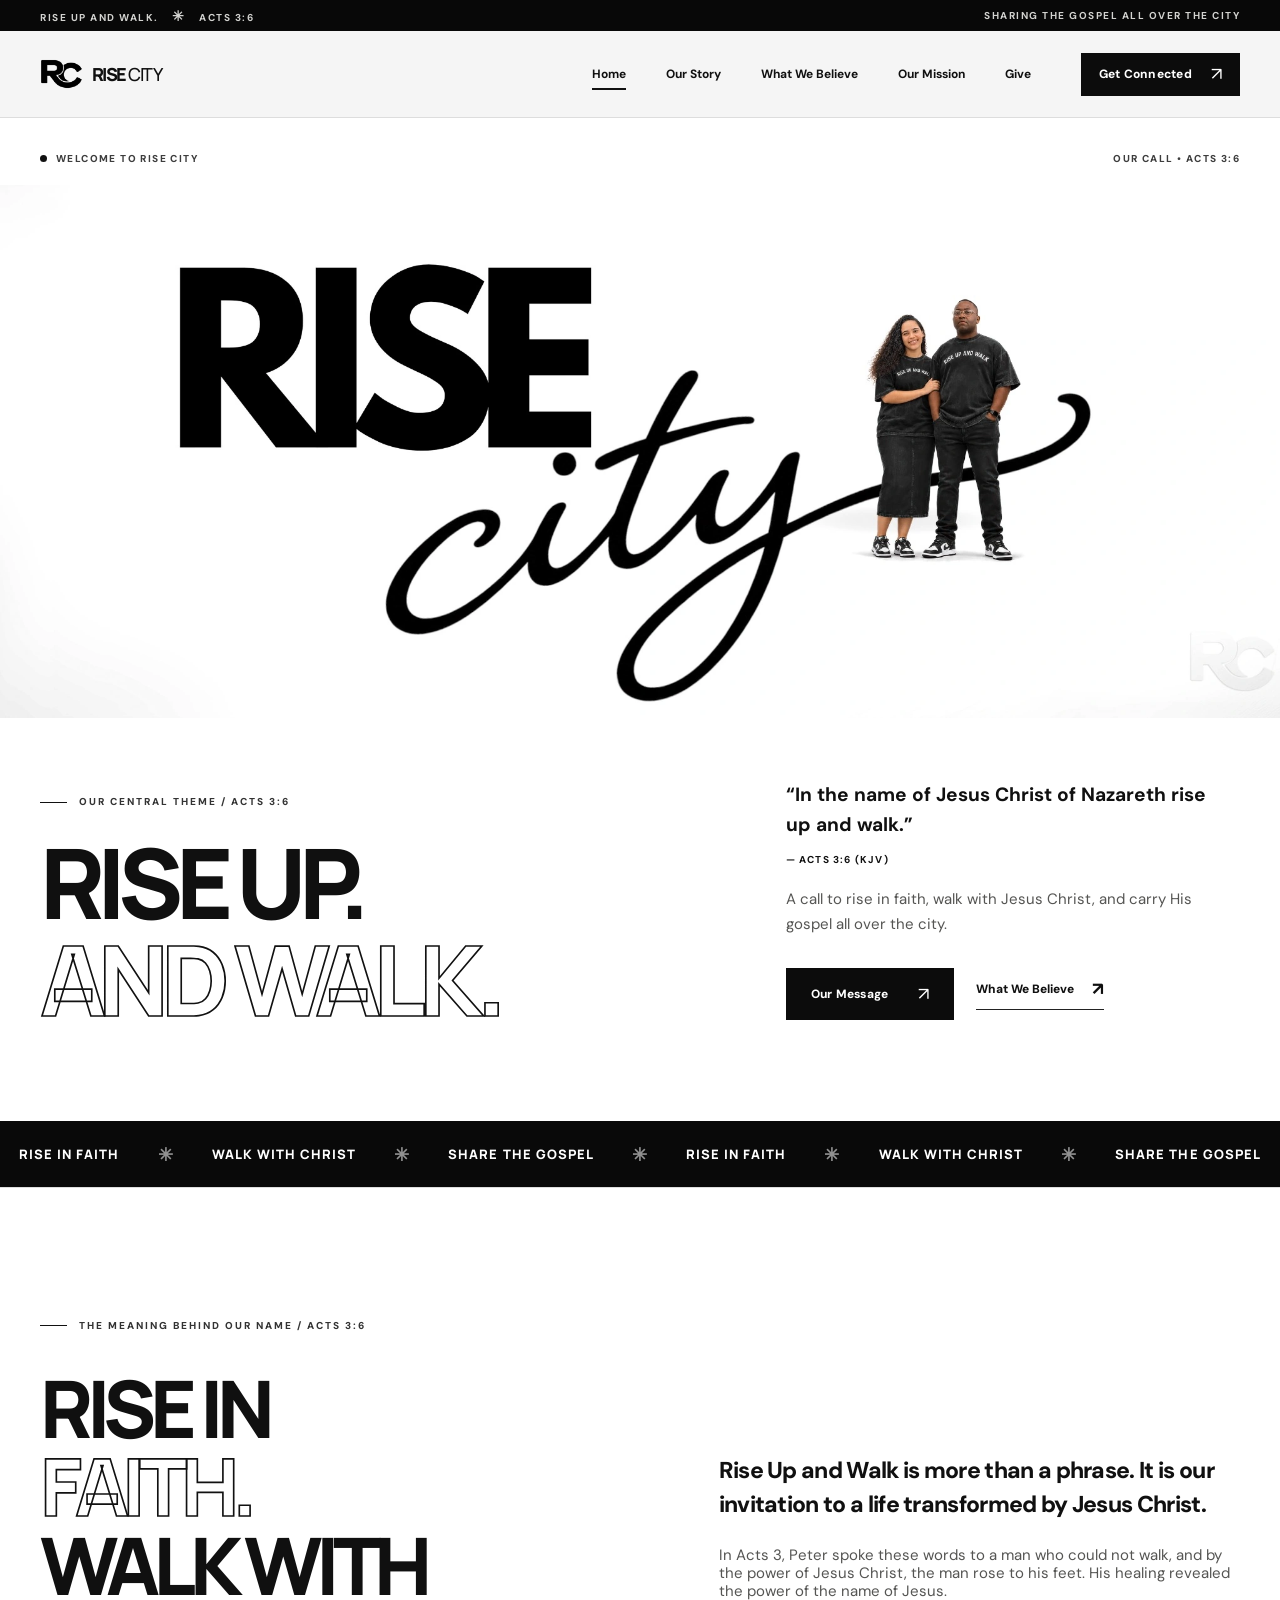
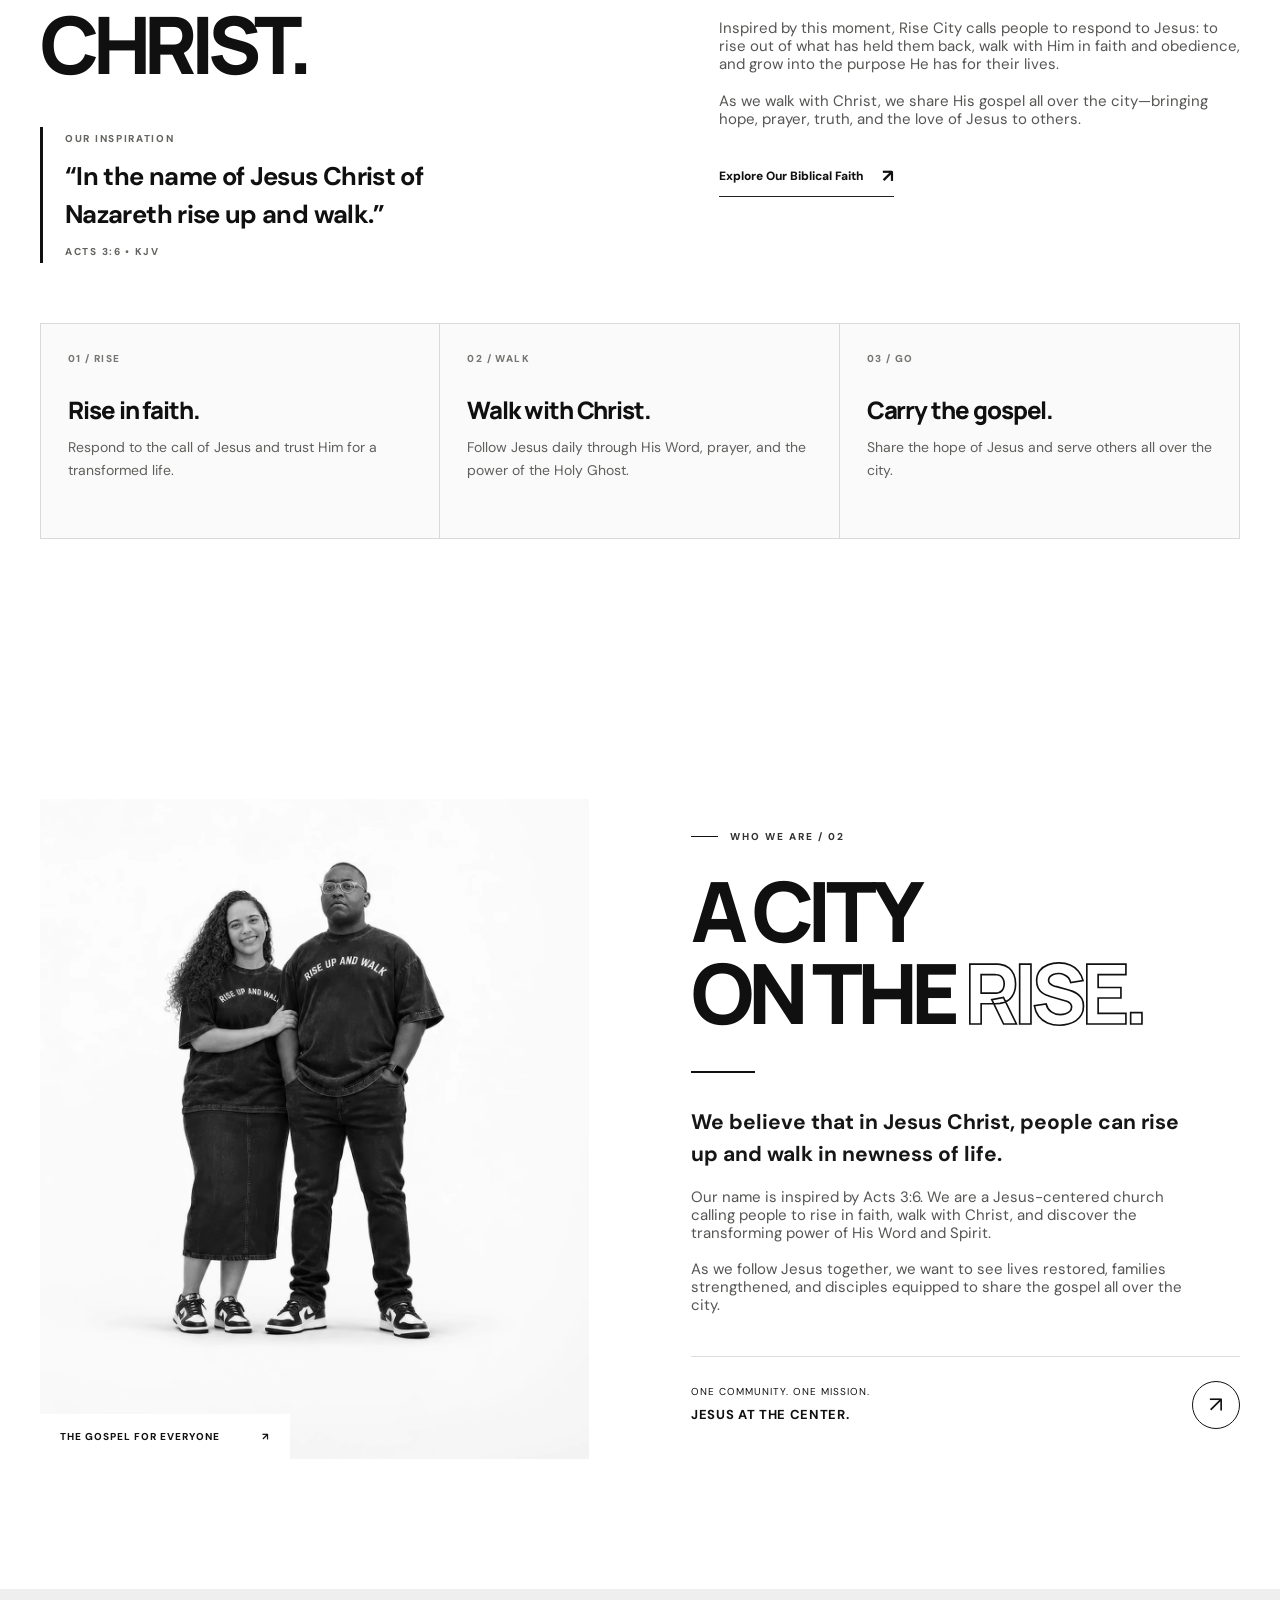
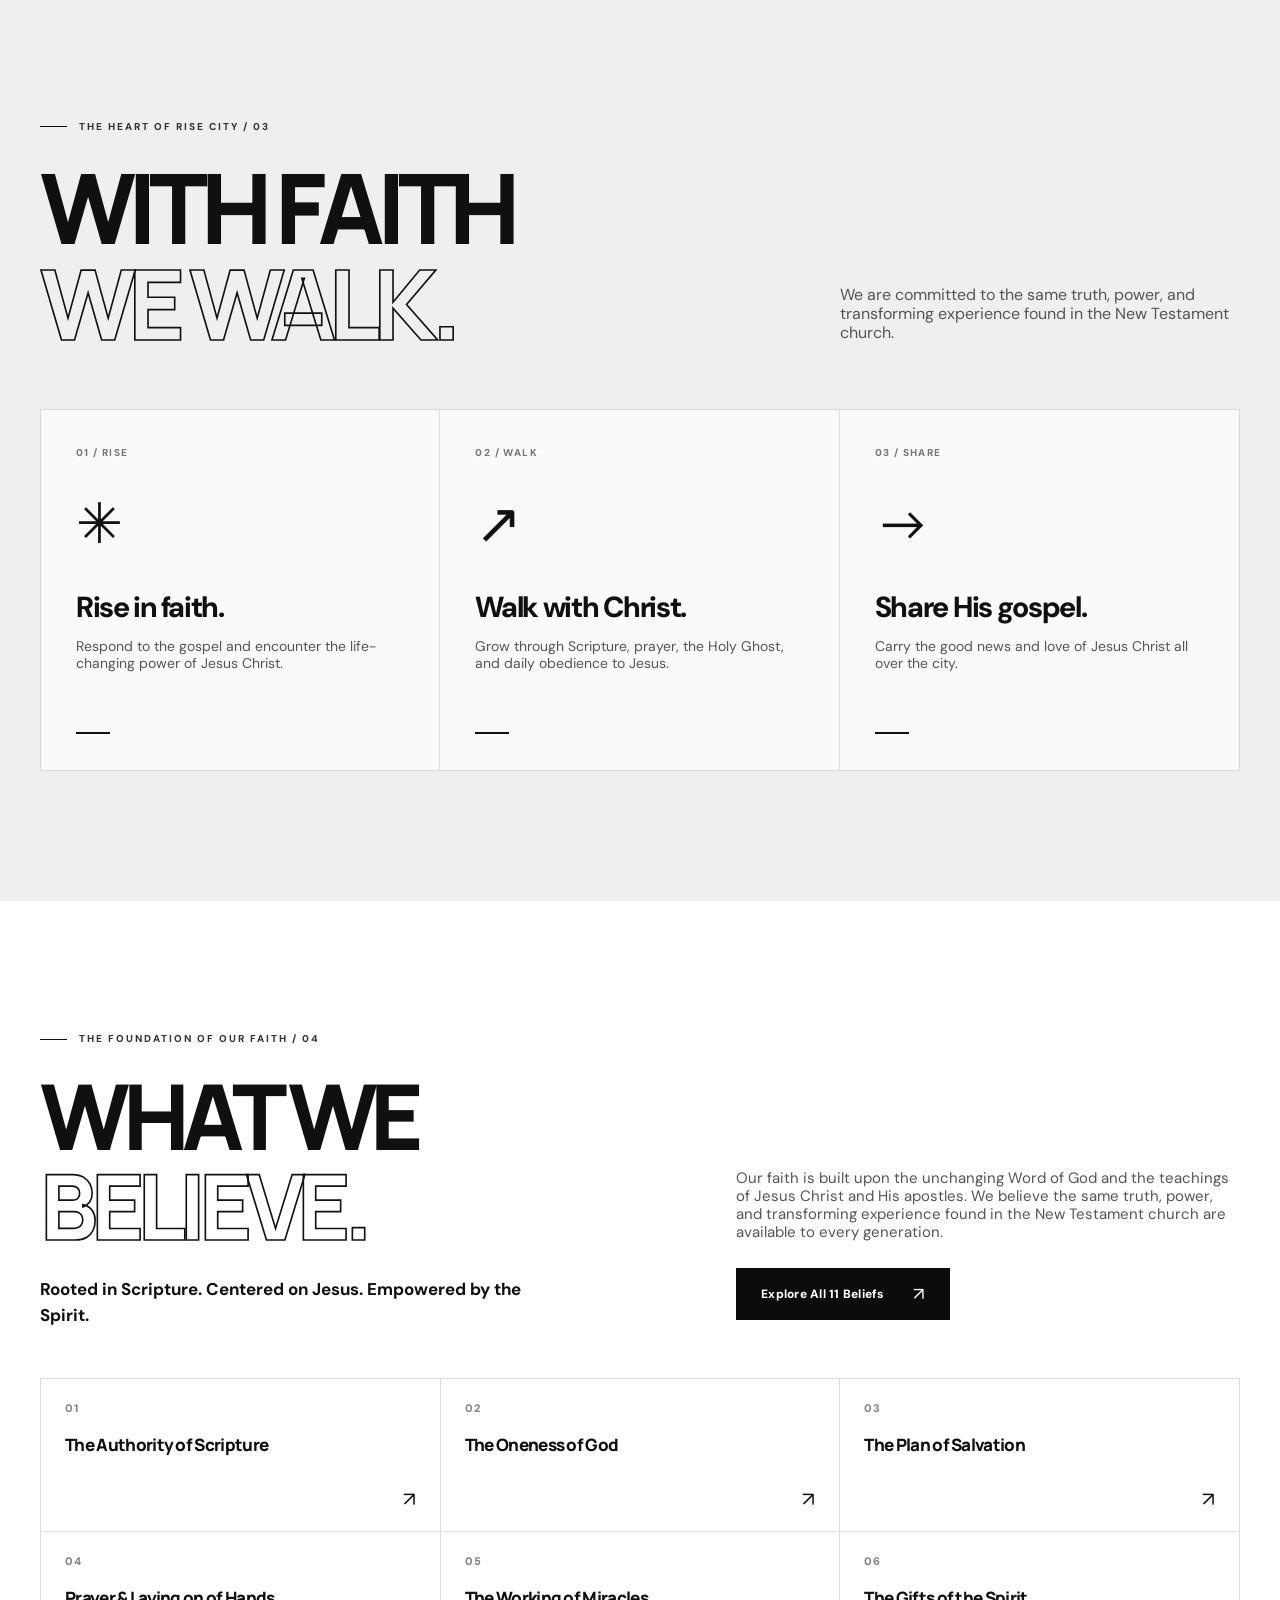
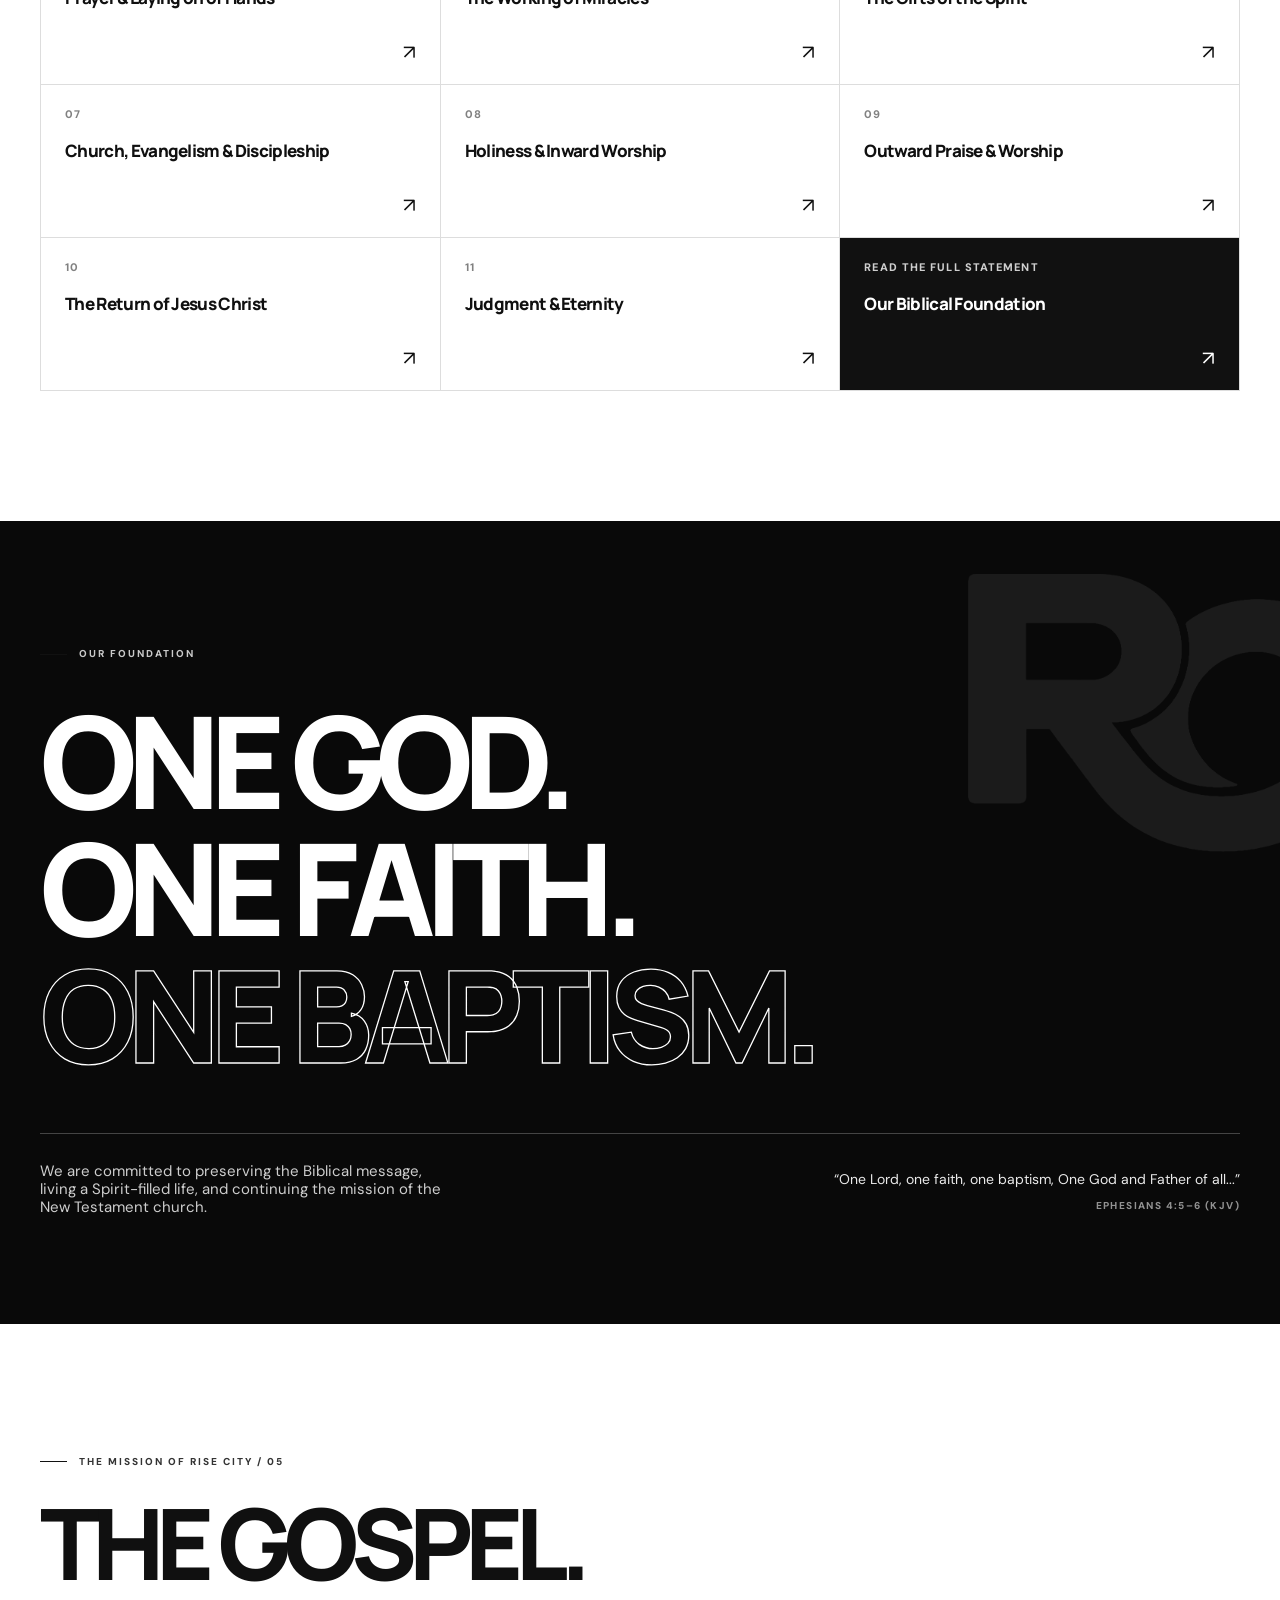
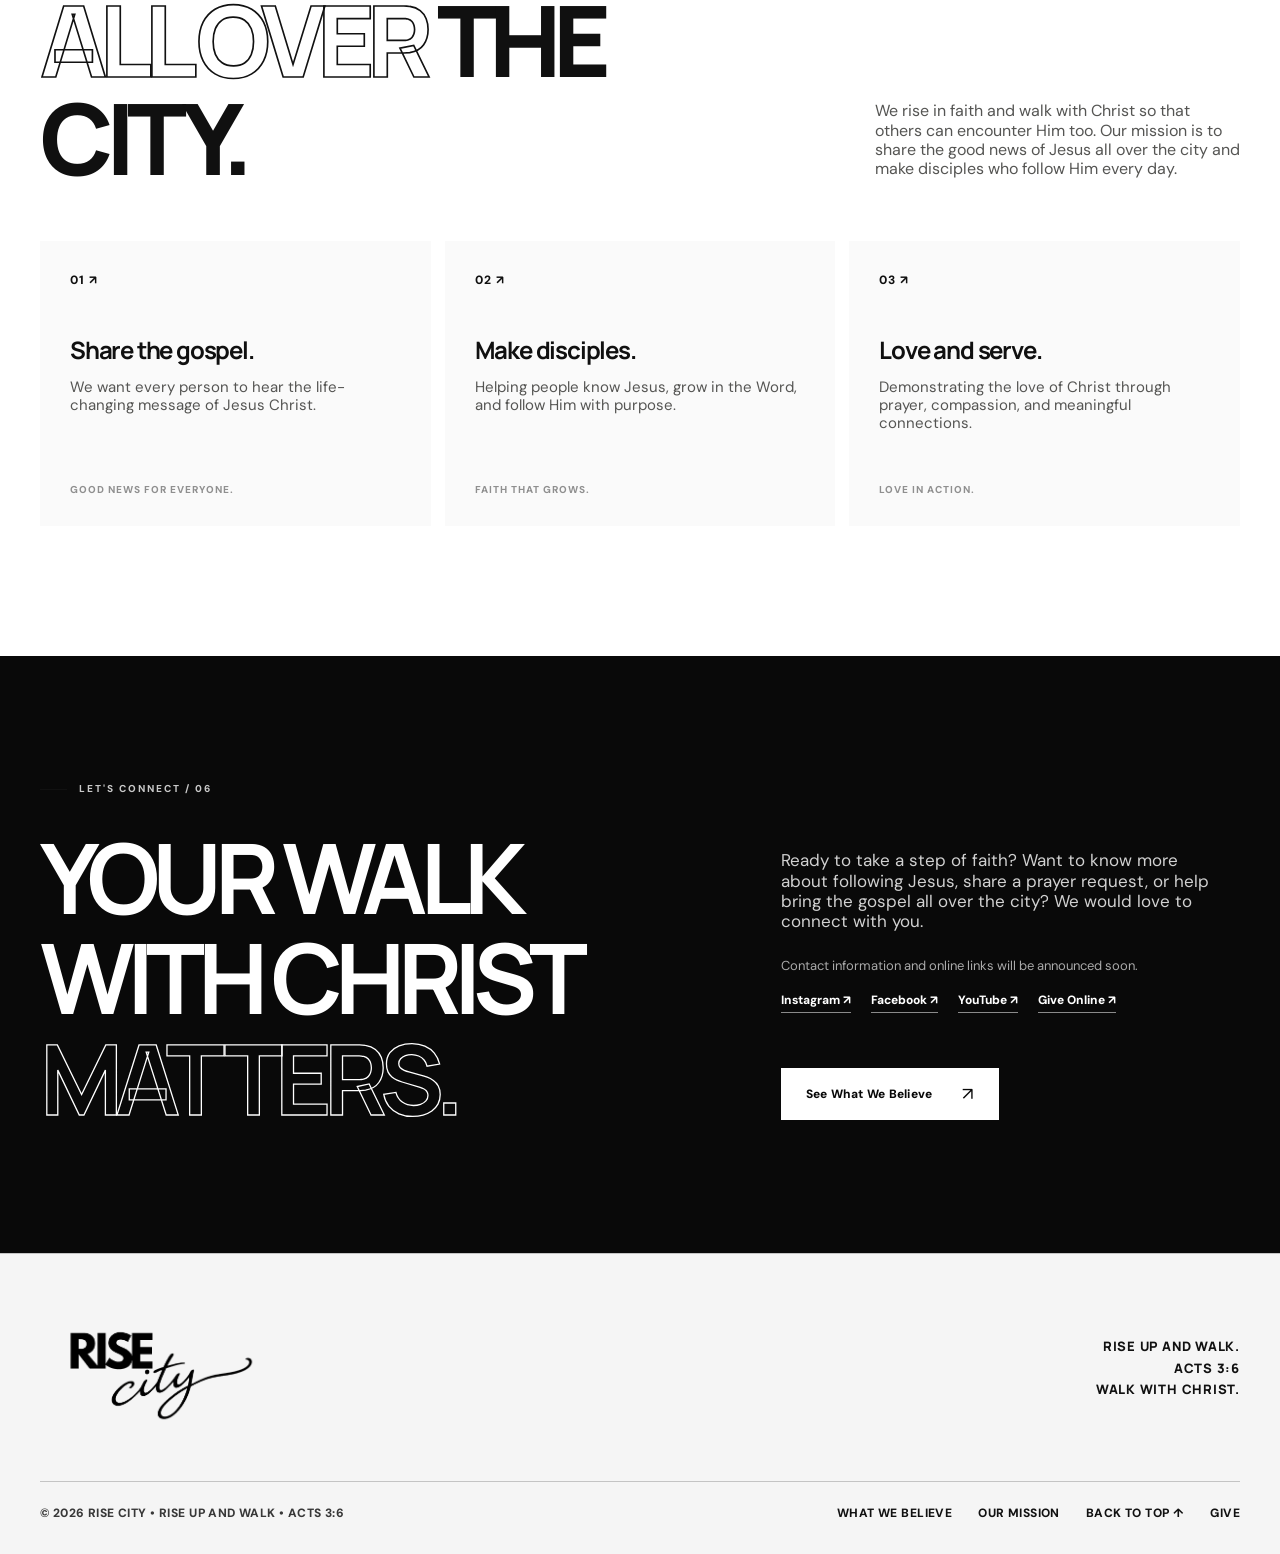
==== index.html @ 318cac68 "Update index.html" ====
<!DOCTYPE html>

<html lang="en">
<head>
<meta charset="utf-8"/>
<meta content="width=device-width, initial-scale=1" name="viewport"/>
<meta content="#eeeeee" name="theme-color"/>
<meta content="Rise City is an Christian church built around the call of Acts 3:6: Rise up and walk with Christ. Sharing the gospel all over the city." name="description"/>
<meta content="Rise City | Rise Up and Walk" property="og:title"/>
<meta content="Rise Up and Walk. Acts 3:6. Rise in faith, walk with Christ, and share His gospel all over the city." property="og:description"/>
<meta content="website" property="og:type"/>
<meta content="assets/rise-city-social.jpg" property="og:image"/>
<title>Rise City | Rise Up and Walk</title>
<link href="assets/favicon.png" rel="icon" type="image/png"/>
<link href="https://fonts.googleapis.com" rel="preconnect"/>
<link crossorigin="" href="https://fonts.gstatic.com" rel="preconnect"/>
<link href="https://fonts.googleapis.com/css2?family=DM+Sans:wght@400;500;600;700;800&amp;family=Manrope:wght@400;500;600;700;800&amp;family=Inter:wght@400;500;600;700;800&amp;family=Space+Grotesk:wght@400;500;600;700&amp;family=Playfair+Display:wght@400;500;600;700;800&amp;display=swap" rel="stylesheet"/>
<link href="styles.css" rel="stylesheet"/>

<script defer="" src="script.js"></script><script defer src="cms-content.js"></script>
<script defer src="give-nav.js"></script></head>
<body>
<a class="skip-link" href="#main">Skip to content</a>
<div class="topline"><div class="wrap topbar-inner"><span>RISE UP AND WALK. <span class="topline-star">✳</span> ACTS 3:6</span><span>SHARING THE GOSPEL ALL OVER THE CITY</span></div></div>
<header class="site-header" id="top">
<div class="wrap nav-shell">
<a aria-label="Rise City — home" class="brand" href="index.html"><img alt="" height="798" src="assets/rc-monogram.png" width="1107"/><span>RISE <strong>CITY</strong></span></a>
<nav aria-label="Main navigation" class="nav-links">
<a class="nav-active" href="#top">Home</a>
<a href="#our-story">Our Story</a>
<a href="beliefs.html">What We Believe</a>
<a href="#mission">Our Mission</a>
</nav>
<div class="nav-right"><a class="btn btn-black btn-small" href="#connect">Get Connected <span aria-hidden="true">↗</span></a><button aria-controls="mobile-menu" aria-expanded="false" aria-label="Open navigation" class="menu-button" id="menu-button" type="button"><span></span><span></span></button></div>
</div>
<nav aria-label="Mobile navigation" class="mobile-menu" hidden="" id="mobile-menu">
<a href="#top">Home <span aria-hidden="true">↗</span></a><a href="#our-story">Our Story <span aria-hidden="true">↗</span></a><a href="beliefs.html">What We Believe <span aria-hidden="true">↗</span></a><a href="#mission">Our Mission <span aria-hidden="true">↗</span></a><a href="#connect">Get Connected <span aria-hidden="true">↗</span></a>
</nav>
</header>
<main id="main">
<section aria-labelledby="hero-heading" class="hero">
<div class="hero-topline wrap"><span><span class="pulse-dot"></span> WELCOME TO RISE CITY</span><span>OUR CALL • ACTS 3:6</span></div>
<div class="hero-banner"><img alt="Rise City logo with two people in Rise Up and Walk clothing" class="hero-banner-image" fetchpriority="high" height="853" src="assets/rise-city-hero.webp" width="2048"/></div>
<div aria-label="Rise City" class="hero-mobile-art"><img alt="Rise City" class="mobile-wordmark" height="929" src="assets/rise-city-wordmark.png" width="1806"/><img alt="Two members of the Rise City community standing together" class="mobile-people" height="1560" src="assets/rise-city-people.webp" width="1200"/></div>
<div class="hero-bottom wrap">
<div class="hero-message"><div class="section-kicker"><span class="line-mark"></span> OUR CENTRAL THEME / ACTS 3:6</div>
<h1 id="hero-heading">RISE UP.<br/><span class="outline-word">AND WALK.</span></h1>
</div>
<div class="hero-bottom-right">
<p class="hero-verse">“In the name of Jesus Christ of Nazareth rise up and walk.” <strong>— ACTS 3:6 (KJV)</strong></p>
<p class="hero-invitation">A call to rise in faith, walk with Jesus Christ, and carry His gospel all over the city.</p>
<div class="button-row"><a class="btn btn-black" href="#rise-and-walk">Our Message <span aria-hidden="true">↗</span></a><a class="text-link" href="beliefs.html">What We Believe <span aria-hidden="true">↗</span></a></div>
</div>
</div>
</section>
<div class="statement-bar"><div class="statement-track"><span>RISE IN FAITH</span><i>✳</i><span>WALK WITH CHRIST</span><i>✳</i><span>SHARE THE GOSPEL</span><i>✳</i><span>RISE IN FAITH</span><i>✳</i><span>WALK WITH CHRIST</span><i>✳</i><span>SHARE THE GOSPEL</span></div></div>
<section aria-labelledby="calling-heading" class="calling section-pad" id="rise-and-walk">
<div class="wrap">
<div class="section-kicker"><span class="line-mark"></span> THE MEANING BEHIND OUR NAME / ACTS 3:6</div>
<div class="calling-layout">
<div class="calling-lead">
<h2 class="display" id="calling-heading">RISE IN<br/><span class="outline-word">FAITH.</span><br/>WALK WITH<br/>CHRIST.</h2>
<div class="calling-verse"><span>OUR INSPIRATION</span><blockquote>“In the name of Jesus Christ of Nazareth rise up and walk.”</blockquote><cite>ACTS 3:6 • KJV</cite></div>
</div>
<div class="calling-copy">
<p class="lead">Rise Up and Walk is more than a phrase. It is our invitation to a life transformed by Jesus Christ.</p>
<p>In Acts 3, Peter spoke these words to a man who could not walk, and by the power of Jesus Christ, the man rose to his feet. His healing revealed the power of the name of Jesus.</p>
<p>Inspired by this moment, Rise City calls people to respond to Jesus: to rise out of what has held them back, walk with Him in faith and obedience, and grow into the purpose He has for their lives.</p>
<p>As we walk with Christ, we share His gospel all over the city—bringing hope, prayer, truth, and the love of Jesus to others.</p>
<a class="text-link" href="beliefs.html">Explore Our Biblical Faith <span aria-hidden="true">↗</span></a>
</div>
</div>
<div aria-label="Our threefold response" class="calling-steps">
<article><span>01 / RISE</span><h3>Rise in faith.</h3><p>Respond to the call of Jesus and trust Him for a transformed life.</p></article>
<article><span>02 / WALK</span><h3>Walk with Christ.</h3><p>Follow Jesus daily through His Word, prayer, and the power of the Holy Ghost.</p></article>
<article><span>03 / GO</span><h3>Carry the gospel.</h3><p>Share the hope of Jesus and serve others all over the city.</p></article>
</div>
</div>
</section>
<section aria-labelledby="story-heading" class="story section-pad" id="our-story"><div class="wrap story-grid"><div class="story-image-wrap"><img alt="Two people wearing Rise Up and Walk shirts" height="1560" loading="lazy" src="assets/rise-city-people.webp" width="1200"/><span class="image-corner">THE GOSPEL FOR EVERYONE <span aria-hidden="true">↗</span></span></div><div class="story-copy"><div class="section-kicker"><span class="line-mark"></span> WHO WE ARE / 02</div><h2 class="display" id="story-heading">A CITY<br/>ON THE <span class="outline-word">RISE.</span></h2><div class="short-rule"></div><p class="lead">We believe that in Jesus Christ, people can rise up and walk in newness of life.</p><p>Our name is inspired by Acts 3:6. We are a Jesus-centered Bible Based community calling people to rise in faith, walk with Christ, and discover the transforming power of His Word and Spirit.</p><p>As we follow Jesus together, we want to see lives restored, families strengthened, and disciples equipped to share the gospel all over the city.</p><div class="story-footer"><span>ONE CHURCH. ONE MISSION.<br/><strong>JESUS AT THE CENTER.</strong></span><a aria-label="Explore our mission" class="arrow-circle" href="#mission">↗</a></div></div></div></section>
<section aria-labelledby="heart-heading" class="pillars section-pad" id="our-heart"><div class="wrap"><div class="split-heading"><div><div class="section-kicker"><span class="line-mark"></span> THE HEART OF RISE CITY / 03</div><h2 class="display" id="heart-heading">A FAITH<br/><span class="outline-word">WE WALK.</span></h2></div><p>We are committed to the same truth, power, and transforming experience found in the New Testament church.</p></div><div class="pillar-grid"><article class="pillar"><span class="pillar-no">01 / RISE</span><div class="pillar-symbol">✳</div><h3>Rise in faith.</h3><p>Respond to the gospel and encounter the life-changing power of Jesus Christ.</p><span class="pillar-line"></span></article><article class="pillar"><span class="pillar-no">02 / WALK</span><div class="pillar-symbol">↗</div><h3>Walk with Christ.</h3><p>Grow through Scripture, prayer, the Holy Ghost, and daily obedience to Jesus.</p><span class="pillar-line"></span></article><article class="pillar"><span class="pillar-no">03 / SHARE</span><div class="pillar-symbol">→</div><h3>Share His gospel.</h3><p>Carry the good news and love of Jesus Christ all over the city.</p><span class="pillar-line"></span></article></div></div></section>
<section aria-labelledby="beliefs-heading" class="beliefs-preview section-pad" id="beliefs"><div class="wrap"><div class="section-kicker"><span class="line-mark"></span> THE FOUNDATION OF OUR FAITH / 04</div><div class="believers-intro"><div><h2 class="display" id="beliefs-heading">WHAT WE<br/><span class="outline-word">BELIEVE.</span></h2><p class="lead">Rooted in Scripture. Centered on Jesus. Empowered by the Spirit.</p></div><div class="intro-right"><p>Our faith is built upon the unchanging Word of God and the teachings of Jesus Christ and His apostles. We believe the same truth, power, and transforming experience found in the New Testament church are available to every generation.</p><a class="btn btn-black" href="beliefs.html">Explore All 11 Beliefs <span aria-hidden="true">↗</span></a></div></div><div class="belief-link-grid">
<a class="belief-link" href="beliefs.html#scripture"><span>01</span><strong>The Authority of Scripture</strong><b>↗</b></a>
<a class="belief-link" href="beliefs.html#oneness"><span>02</span><strong>The Oneness of God</strong><b>↗</b></a>
<a class="belief-link" href="beliefs.html#salvation"><span>03</span><strong>The Plan of Salvation</strong><b>↗</b></a>
<a class="belief-link" href="beliefs.html#prayer"><span>04</span><strong>Prayer &amp; Laying on of Hands</strong><b>↗</b></a>
<a class="belief-link" href="beliefs.html#miracles"><span>05</span><strong>The Working of Miracles</strong><b>↗</b></a>
<a class="belief-link" href="beliefs.html#gifts"><span>06</span><strong>The Gifts of the Spirit</strong><b>↗</b></a>
<a class="belief-link" href="beliefs.html#church"><span>07</span><strong>Church, Evangelism &amp; Discipleship</strong><b>↗</b></a>
<a class="belief-link" href="beliefs.html#holiness"><span>08</span><strong>Holiness &amp; Inward Worship</strong><b>↗</b></a>
<a class="belief-link" href="beliefs.html#praise"><span>09</span><strong>Outward Praise &amp; Worship</strong><b>↗</b></a>
<a class="belief-link" href="beliefs.html#return"><span>10</span><strong>The Return of Jesus Christ</strong><b>↗</b></a>
<a class="belief-link" href="beliefs.html#eternity"><span>11</span><strong>Judgment &amp; Eternity</strong><b>↗</b></a>
<a class="belief-link belief-link-all" href="beliefs.html"><span>READ THE FULL STATEMENT</span><strong>Our Biblical Foundation</strong><b>↗</b></a>
</div></div></section>
<section aria-labelledby="foundation-heading" class="foundation"><div class="wrap foundation-inner"><div class="section-kicker light-kicker"><span class="line-mark"></span> OUR FOUNDATION</div><h2 id="foundation-heading">ONE GOD.<br/>ONE FAITH.<br/><span>ONE BAPTISM.</span></h2><div class="foundation-bottom"><p>We are committed to preserving the Biblical message, living a Spirit-filled life, and continuing the mission of the New Testament church.</p><span>“One Lord, one faith, one baptism, One God and Father of all...”<br/><small>EPHESIANS 4:5–6 (KJV)</small></span></div><img alt="" aria-hidden="true" class="foundation-watermark" loading="lazy" src="assets/rc-monogram.png"/></div></section>
<section aria-labelledby="mission-heading" class="visit section-pad" id="mission"><div class="wrap"><div class="section-kicker"><span class="line-mark"></span> THE MISSION OF RISE CITY / 05</div><div class="visit-intro"><h2 class="display" id="mission-heading">THE GOSPEL.<br/><span class="outline-word">ALL OVER</span> THE CITY.</h2><p>We rise in faith and walk with Christ so that others can encounter Him too. Our mission is to share the good news of Jesus all over the city and make disciples who follow Him every day.</p></div><div class="visit-grid"><article class="visit-card"><span class="visit-icon">01 ↗</span><h3>Share the gospel.</h3><p>We want every person to hear the life-changing message of Jesus Christ.</p><span class="under-label">GOOD NEWS FOR EVERYONE.</span></article><article class="visit-card"><span class="visit-icon">02 ↗</span><h3>Make disciples.</h3><p>Helping people know Jesus, grow in the Word, and follow Him with purpose.</p><span class="under-label">FAITH THAT GROWS.</span></article><article class="visit-card"><span class="visit-icon">03 ↗</span><h3>Love and serve.</h3><p>Demonstrating the love of Christ through prayer, compassion, and meaningful connections.</p><span class="under-label">LOVE IN ACTION.</span></article></div></div></section>
<section aria-labelledby="connect-heading" class="connect-section" id="connect"><div class="wrap connect-grid"><div><div class="section-kicker light-kicker"><span class="line-mark"></span> LET'S CONNECT / 06</div><h2 id="connect-heading">YOUR WALK<br/>WITH CHRIST<br/><span>MATTERS.</span></h2></div><div class="connect-right"><p>Ready to take a step of faith? Want to know more about following Jesus, share a prayer request, or help bring the gospel all over the city? We would love to connect with you.</p><div class="contact-details" id="contact-details"><span class="contact-muted">Contact information and online links will be announced soon.</span></div><div class="social-links" id="social-links"></div><a class="btn btn-white" href="beliefs.html">See What We Believe <span aria-hidden="true">↗</span></a></div></div></section>
</main>
<footer class="footer"><div class="wrap"><div class="footer-top"><a aria-label="Rise City home" href="index.html"><img alt="Rise City" height="929" src="assets/rise-city-wordmark.png" width="1806"/></a><div class="footer-motto">RISE UP AND WALK.<br/>ACTS 3:6<br/><span>WALK WITH CHRIST.</span></div></div><div class="footer-bottom"><span>© <span id="year">2026</span> RISE CITY • RISE UP AND WALK • ACTS 3:6</span><span><a href="beliefs.html">WHAT WE BELIEVE</a> <a href="#mission">OUR MISSION</a> <a href="#top">BACK TO TOP ↑</a></span></div></div></footer>
</body>
</html>
---- styles.css ----
:root{--ink:#101010;--muted:#555553;--paper:#faf9f7;--soft:#f1f0ee;--rule:#dededb;--black:#080808;--white:#fff;--serif:'Manrope','Arial Black',Arial,sans-serif;--sans:'DM Sans',Arial,sans-serif;--width:1240px}
*{box-sizing:border-box}
html{scroll-behavior:smooth;scroll-padding-top:96px}
body{margin:0;background:var(--paper);color:var(--ink);font-family:var(--sans);-webkit-font-smoothing:antialiased}
a{color:inherit;text-decoration:none}a:focus-visible,button:focus-visible{outline:3px solid #666;outline-offset:4px}button{font:inherit}img{display:block;max-width:100%}p{line-height:1.72;margin:0}.wrap{width:min(var(--width),calc(100% - 80px));margin-inline:auto}.section-pad{padding:130px 0}.skip-link{position:absolute;left:16px;top:-80px;z-index:100;background:white;padding:14px}.skip-link:focus{top:12px}
.topline{height:31px;background:var(--black);color:#d3d3d0;font-size:10px;font-weight:700;letter-spacing:.15em}.topbar-inner{height:100%;display:flex;align-items:center;justify-content:space-between}.topline-star{font-size:14px;margin-inline:10px;color:white}
.site-header{position:sticky;top:0;z-index:20;background:rgba(250,249,247,.96);backdrop-filter:blur(18px);border-bottom:1px solid #e5e4e2}.nav-shell{height:86px;display:flex;align-items:center;justify-content:space-between;gap:24px}.brand{display:inline-flex;align-items:center;gap:9px;white-space:nowrap}.brand img{width:43px;height:37px;object-fit:contain}.brand span{font-family:var(--serif);font-size:18px;font-weight:800;letter-spacing:-.09em}.brand strong{font-weight:500;letter-spacing:-.07em}.nav-links{display:flex;align-items:center;gap:40px;margin-left:auto;margin-right:26px}.nav-links a{font-size:12px;font-weight:700;transition:opacity .2s;position:relative}.nav-links a:hover{opacity:.55}.nav-links .nav-active:after{content:'';height:2px;background:#111;position:absolute;bottom:-8px;left:0;right:0}.nav-right{display:flex;align-items:center;gap:12px}.btn{min-height:52px;padding:0 24px;display:inline-flex;align-items:center;justify-content:center;gap:30px;border:1px solid currentColor;font-size:12px;font-weight:800;letter-spacing:.02em;transition:transform .2s,background .2s,color .2s}.btn:hover{transform:translateY(-3px)}.btn span{font-size:18px;font-weight:400;line-height:1}.btn-small{min-height:43px;padding:0 17px;gap:19px}.btn-black{background:#0c0c0c;color:white;border-color:#0c0c0c}.btn-black:hover{background:#414141}.btn-white{background:#fff;color:#050505;border-color:#fff}.menu-button{display:none;border:0;background:none;padding:12px;cursor:pointer}.menu-button span{display:block;width:23px;height:2px;background:black;margin:6px 0;transition:transform .2s}.menu-open .menu-button span:first-child{transform:translateY(4px) rotate(45deg)}.menu-open .menu-button span:last-child{transform:translateY(-4px) rotate(-45deg)}.mobile-menu[hidden]{display:none!important}.mobile-menu{display:none}
.hero{padding-top:34px;padding-bottom:94px}.hero-topline{display:flex;justify-content:space-between;align-items:center;font-size:10px;font-weight:800;letter-spacing:.14em;color:#3d3d3d}.pulse-dot{display:inline-block;width:7px;height:7px;background:#111;border-radius:50%;margin-right:9px}.hero-banner{position:relative;background:#f5f5f5;margin-top:20px;overflow:hidden}.hero-banner-image{width:100%;height:auto}.hero-mobile-art{display:none}.hero-bottom{display:grid;grid-template-columns:1.48fr 1fr;gap:60px;align-items:end;padding-top:62px}.section-kicker{display:flex;align-items:center;gap:12px;color:#333;font-size:10px;letter-spacing:.2em;font-weight:800;line-height:1.6}.line-mark{width:27px;height:1px;background:currentColor;display:inline-block}.hero h1,.display{font-family:var(--serif);font-weight:800;line-height:.99;letter-spacing:-.082em;margin:24px 0 0}.hero h1{font-size:clamp(58px,6.7vw,102px)}.outline-word{color:transparent;-webkit-text-stroke:1.65px #111}.hero-bottom-right{padding-bottom:7px}.hero-bottom-right p{max-width:445px;font-size:17px;line-height:1.72;color:#4b4b4a}.button-row{display:flex;gap:22px;align-items:center;flex-wrap:wrap;margin-top:30px}.text-link{display:inline-flex;gap:18px;align-items:center;font-size:12px;font-weight:800;border-bottom:1px solid #222;padding-bottom:8px}.text-link span{font-size:18px}
.statement-bar{background:#111;color:white;overflow:hidden}.statement-track{min-height:66px;display:flex;align-items:center;justify-content:space-around;width:max(1250px,100%);font-family:var(--serif);font-size:13px;font-weight:800;letter-spacing:.08em}.statement-track i{font-style:normal;font-size:18px;opacity:.55}
.story{background:#fff}.story-grid{display:grid;grid-template-columns:1fr 1fr;gap:clamp(50px,8vw,120px);align-items:center}.story-image-wrap{position:relative;overflow:hidden;background:#eaeaea}.story-image-wrap>img{width:100%;height:660px;object-fit:cover;object-position:center center;filter:grayscale(100%)}.image-corner{position:absolute;left:0;bottom:0;display:flex;justify-content:space-between;gap:42px;background:white;padding:16px 20px;color:#111;font-weight:800;font-size:10px;letter-spacing:.1em}.story .display{font-size:clamp(56px,6.5vw,94px)}.short-rule{width:64px;height:2px;background:black;margin:38px 0 34px}.story-copy>p{max-width:495px;color:#575754;margin-top:18px;font-size:15px}.story-copy>.lead{font-size:21px;color:#161616;line-height:1.5;font-weight:700}.story-footer{margin-top:42px;padding-top:24px;border-top:1px solid var(--rule);display:flex;justify-content:space-between;align-items:center;font-size:10px;line-height:2;letter-spacing:.1em}.story-footer strong{font-size:13px;letter-spacing:.05em}.arrow-circle{border:1px solid #111;border-radius:50%;width:48px;height:48px;display:grid;place-items:center;font-size:22px;transition:background .2s,color .2s}.arrow-circle:hover{background:black;color:white}
.pillars{background:#efeeec}.split-heading{display:grid;grid-template-columns:1.1fr .9fr;gap:60px;align-items:end;margin-bottom:58px}.split-heading .display{font-size:clamp(56px,7.6vw,110px)}.split-heading>p{max-width:400px;margin-left:auto;padding-bottom:9px;color:#525250;font-size:16px}.pillar-grid{display:grid;grid-template-columns:repeat(3,1fr);border:1px solid #d9d9d6}.pillar{min-height:360px;background:#f8f7f5;padding:36px 35px;position:relative;display:flex;flex-direction:column;border-right:1px solid #dededb}.pillar:last-child{border-right:0}.pillar-no{font-size:10px;font-weight:800;letter-spacing:.14em;color:#777}.pillar-symbol{font-family:var(--serif);font-size:56px;line-height:1;flex:1;padding-top:35px}.pillar h3{font-size:29px;letter-spacing:-.045em;margin:0 0 12px;font-weight:800}.pillar p{color:#666;line-height:1.65;font-size:14px;min-height:70px}.pillar-line{width:34px;height:2px;background:#111;margin-top:24px}
.beliefs-preview{background:#fff}.believers-intro{display:grid;grid-template-columns:1.12fr .88fr;gap:55px;align-items:end;margin-bottom:50px}.believers-intro .display{font-size:clamp(60px,7.1vw,109px)}.believers-intro .lead{font-weight:700;font-size:17px;margin-top:26px;max-width:530px;line-height:1.5}.intro-right{padding-bottom:8px}.intro-right p{font-size:15px;color:#60605d;margin-bottom:27px}.belief-link-grid{display:grid;grid-template-columns:repeat(3,1fr);border-top:1px solid var(--rule);border-left:1px solid var(--rule)}.belief-link{min-height:153px;border-bottom:1px solid var(--rule);border-right:1px solid var(--rule);padding:22px 24px;display:flex;flex-direction:column;gap:19px;transition:background .2s,color .2s}.belief-link:hover{background:#101010;color:white}.belief-link>span{font-size:11px;letter-spacing:.1em;font-weight:800;opacity:.52}.belief-link>strong{font-family:var(--serif);font-size:17px;line-height:1.27;letter-spacing:-.04em;font-weight:800;flex:1}.belief-link>b{align-self:end;font-size:20px;font-weight:400;line-height:1}.belief-link-all{background:#111;color:white}.belief-link-all>span{opacity:.8}.belief-link-all:hover{background:#393939}
.foundation{background:#090909;color:#fff;overflow:hidden}.foundation-inner{padding:125px 0 108px;position:relative}.light-kicker{color:#c9c9c9}.foundation h2{position:relative;z-index:1;font-family:var(--serif);font-size:clamp(65px,10vw,153px);font-weight:800;letter-spacing:-.094em;line-height:.99;margin:35px 0 55px}.foundation h2 span{-webkit-text-stroke:1.3px #fff;color:transparent}.foundation-bottom{position:relative;z-index:1;display:flex;justify-content:space-between;align-items:flex-end;gap:80px;border-top:1px solid #444;padding-top:28px}.foundation-bottom p{font-size:15px;color:#cecece;max-width:410px}.foundation-bottom>span{color:#eaeaea;font-size:14px;max-width:420px;line-height:1.6;text-align:right}.foundation-bottom small{display:inline-block;color:#929292;font-size:10px;font-weight:800;letter-spacing:.14em;margin-top:8px}.foundation-watermark{position:absolute;width:420px;right:-135px;top:40px;opacity:.07;filter:invert(1)}
.visit{background:#f4f3f1}.visit-intro{display:grid;grid-template-columns:1.2fr .8fr;gap:60px;align-items:end;margin-bottom:55px}.visit-intro .display{font-size:clamp(54px,7.7vw,111px)}.visit-intro>p{max-width:365px;color:#575754;font-size:16px;margin-left:auto;padding-bottom:8px}.visit-grid{display:grid;grid-template-columns:repeat(3,1fr);gap:14px}.visit-card{background:#fff;padding:31px 30px 30px;min-height:285px;display:flex;flex-direction:column}.visit-icon{font-size:12px;font-weight:800;letter-spacing:.08em}.visit-card h3{font-family:var(--serif);font-size:24px;letter-spacing:-.05em;margin:45px 0 12px}.visit-card p{font-size:15px;color:#545452}.visit-card [data-address]:not([hidden]){font-size:13px;margin-top:8px}.under-label{font-size:10px;font-weight:800;letter-spacing:.1em;opacity:.45;margin-top:auto;padding-top:28px}
.connect-section{background:#101010;color:#fff}.connect-grid{padding:125px 0;display:grid;grid-template-columns:1.18fr .82fr;gap:80px;align-items:end}.connect-grid h2{font-family:var(--serif);font-size:clamp(58px,7.6vw,112px);letter-spacing:-.086em;line-height:1.03;margin:30px 0 0}.connect-grid h2 span{color:transparent;-webkit-text-stroke:1.3px white}.connect-right{padding-bottom:8px}.connect-right>p{color:#d1d1d1;font-size:17px;max-width:430px}.contact-details{margin-top:25px;display:flex;flex-direction:column;gap:9px}.contact-details a{color:#fff;text-decoration:underline;text-underline-offset:5px;font-weight:700}.contact-muted{color:#aaa;font-size:13px}.social-links{display:flex;flex-wrap:wrap;gap:20px;margin:18px 0 25px}.social-links a{font-weight:800;font-size:12px;border-bottom:1px solid #8a8a8a;padding-bottom:4px}.connect-right>.btn{margin-top:30px}
.footer{background:#090909;color:white;border-top:1px solid #2a2a2a}.footer-top{display:flex;justify-content:space-between;align-items:center;padding:58px 0 56px;gap:40px}.footer-top img{filter:invert(1);width:220px;height:auto}.footer-motto{font-size:13px;font-family:var(--serif);font-weight:800;letter-spacing:.06em;line-height:1.9;text-align:right}.footer-bottom{border-top:1px solid #333;display:flex;justify-content:space-between;gap:24px;flex-wrap:wrap;padding:22px 0 30px;font-weight:800;font-size:10px;letter-spacing:.09em;color:#a8a8a8}.footer-bottom>span:last-child{display:flex;gap:26px}.footer-bottom a:hover{color:white}
/* Beliefs page */
.beliefs-hero{padding:95px 0 78px;border-bottom:1px solid var(--rule)}.bel-line{font-size:10px;font-weight:800;letter-spacing:.19em;display:flex;justify-content:space-between;gap:24px}.bel-hero-grid{display:grid;grid-template-columns:1.14fr .86fr;gap:60px;align-items:end;margin-top:45px}.bel-hero-title{font-family:var(--serif);font-size:clamp(65px,8.8vw,133px);font-weight:800;line-height:.97;letter-spacing:-.095em;margin:0}.bel-hero-title span{color:transparent;-webkit-text-stroke:1.5px #111}.bel-hero-sub{font-size:20px;font-weight:700;max-width:430px;line-height:1.48;margin:0 0 20px}.bel-hero-desc{font-size:15px;color:#62615e}.bel-hero-stat{font-size:10px;margin-top:34px;letter-spacing:.12em;font-weight:800}.beliefs-body{background:white;padding:95px 0 110px}.beliefs-layout{display:grid;grid-template-columns:285px 1fr;gap:clamp(55px,7vw,100px);align-items:start}.beliefs-aside{position:sticky;top:120px}.beliefs-aside h2{font-size:10px;font-weight:800;letter-spacing:.16em;margin:0 0 22px}.toc{display:grid;border-top:1px solid var(--rule)}.toc a{padding:11px 0;border-bottom:1px solid #e6e5e3;display:grid;grid-template-columns:26px 1fr;gap:12px;font-size:12px;font-weight:700;line-height:1.32}.toc a:hover{color:#666}.toc span{font-size:10px;color:#989892}.beliefs-article{scroll-margin-top:120px;border-top:1px solid var(--rule);padding:34px 0 48px}.beliefs-article:first-child{border-top:0;padding-top:0}.article-number{font-size:11px;font-weight:800;letter-spacing:.13em;color:#777}.beliefs-article h2{font-family:var(--serif);font-size:clamp(30px,3.5vw,46px);letter-spacing:-.065em;line-height:1.15;margin:16px 0 26px}.beliefs-article p{font-size:16px;line-height:1.84;color:#484844;margin:0 0 18px}.beliefs-article p strong{color:#111}.beliefs-article .scripture{border-left:3px solid #111;padding:10px 18px;margin:28px 0 0;background:#f6f6f4;font-size:13px;line-height:1.7;color:#4b4b47}.scripture strong{font-size:10px;letter-spacing:.14em;color:#111;display:block;margin-bottom:4px}.toc-top{display:none}.beliefs-end{margin:52px 0 0;padding:45px;background:#101010;color:white}.beliefs-end>span{font-size:10px;letter-spacing:.17em;font-weight:800;color:#aaa}.beliefs-end h2{font-family:var(--serif);font-size:clamp(36px,5vw,64px);letter-spacing:-.07em;line-height:1.1;margin:19px 0}.beliefs-end p{line-height:1.75;max-width:700px;color:#dedede}.beliefs-end blockquote{margin:28px 0 0;padding-top:18px;border-top:1px solid #444;color:#e3e3e3;font-size:13px}.bel-back-link{display:inline-flex;align-items:center;gap:10px;margin:35px 0 0;font-size:12px;font-weight:800;border-bottom:1px solid #111;padding-bottom:6px}
@media(max-width:1100px){.nav-links{gap:24px;margin-right:8px}.hero h1{font-size:clamp(52px,6.6vw,80px)}.hero-bottom{gap:35px}.story-grid{gap:55px}.section-pad{padding:105px 0}.story-image-wrap>img{height:580px}.pillar{padding:28px 23px}.beliefs-layout{grid-template-columns:245px 1fr;gap:40px}}
@media(max-width:900px){.wrap{width:min(100% - 44px,var(--width))}.topline{height:30px}.topbar-inner>span:last-child{display:none}.nav-shell{height:72px}.nav-links,.nav-right>.btn{display:none}.menu-button{display:block}.mobile-menu{display:block;position:absolute;left:0;right:0;top:100%;background:var(--paper);border-top:1px solid var(--rule);box-shadow:0 18px 26px #00000012;padding:10px 22px 24px}.mobile-menu a{display:flex;justify-content:space-between;font-size:17px;font-weight:800;padding:17px 0;border-bottom:1px solid #ddd}.hero{padding-bottom:72px}.hero-bottom{gap:25px}.hero h1{font-size:clamp(49px,7.4vw,77px)}.hero-bottom-right p{font-size:15px}.story-grid{gap:35px}.story-image-wrap>img{height:540px}.story .display{font-size:clamp(52px,6.8vw,72px)}.split-heading .display,.visit-intro .display{font-size:clamp(52px,8vw,85px)}.pillar h3{font-size:24px}.pillar{padding:24px 20px;min-height:340px}.believers-intro .display{font-size:clamp(55px,8vw,88px)}.foundation h2{font-size:clamp(60px,9.4vw,100px)}.connect-grid{gap:40px}.connect-grid h2{font-size:clamp(58px,8vw,85px)}.beliefs-layout{display:block}.beliefs-aside{position:static;margin-bottom:40px}.toc{grid-template-columns:1fr 1fr;column-gap:25px}.bel-hero-grid{gap:25px}}
@media(max-width:650px){html{scroll-padding-top:80px}.wrap{width:calc(100% - 36px)}.topbar-inner{justify-content:center}.topbar-inner>span:first-child{letter-spacing:.12em;font-size:9px}.nav-shell{height:66px}.brand img{width:39px;height:32px}.brand span{font-size:16px}.section-pad{padding:78px 0}.hero{padding-top:19px;padding-bottom:58px}.hero-topline{font-size:9px;letter-spacing:.08em}.hero-topline>span:last-child{display:none}.hero-banner{display:none}.hero-mobile-art{display:block;position:relative;margin-top:19px;height:440px;background:#eee;overflow:hidden}.hero-mobile-art .mobile-wordmark{position:absolute;top:4px;left:5%;width:90%;height:225px;object-fit:contain;z-index:2}.hero-mobile-art .mobile-people{position:absolute;bottom:-40px;left:15%;width:70%;height:340px;object-fit:cover;object-position:center 29%;mix-blend-mode:multiply}.hero-bottom{display:block;padding-top:40px}.hero h1{font-size:clamp(47px,11vw,76px);letter-spacing:-.085em}.hero-bottom-right{margin-top:25px}.hero-bottom-right p{font-size:15px}.button-row{gap:19px}.btn{min-height:49px;padding:0 17px}.statement-track{min-height:56px;gap:34px;padding:0 25px;font-size:10px;justify-content:flex-start;white-space:nowrap}.story-grid{display:flex;flex-direction:column;gap:45px;align-items:stretch}.story-image-wrap{max-width:600px}.story-image-wrap>img{height:490px}.story .display,.split-heading .display,.visit-intro .display{font-size:clamp(55px,11.6vw,79px)}.story-copy .section-kicker{font-size:9px}.story-copy>.lead{font-size:19px}.short-rule{margin:28px 0}.story-footer{margin-top:30px}.split-heading,.believers-intro,.visit-intro,.connect-grid{display:block}.split-heading .display{margin-bottom:22px}.split-heading>p,.visit-intro>p{margin-left:0;max-width:450px;padding:0}.pillar-grid,.visit-grid{display:block;border:none}.pillar{min-height:260px;margin:0 0 12px;border:1px solid #d9d9d6;padding:24px}.pillar-symbol{font-size:44px;padding-top:19px;flex:0 0 75px}.pillar p{min-height:0}.pillars .split-heading{margin-bottom:30px}.believers-intro .display{font-size:clamp(58px,11.3vw,85px)}.believers-intro .lead{margin-top:20px}.intro-right{margin-top:27px}.belief-link-grid{grid-template-columns:1fr 1fr}.belief-link{min-height:142px;padding:17px 14px}.belief-link>strong{font-size:14px}.belief-link>span{font-size:10px}.foundation-inner{padding:82px 0 73px}.foundation h2{font-size:clamp(47px,11.8vw,78px);margin:32px 0 34px}.foundation-bottom{display:block}.foundation-bottom>span{display:block;margin-top:24px;text-align:left}.foundation-watermark{right:-100px;top:150px;width:260px}.visit-intro .display{margin-bottom:25px}.visit-grid{margin-top:30px}.visit-card{min-height:220px;margin-bottom:12px}.visit-card h3{margin-top:27px}.connect-grid{padding:79px 0}.connect-grid h2{font-size:clamp(55px,12vw,81px)}.connect-right{margin-top:34px}.connect-right>p{font-size:15px}.footer-top{padding:41px 0;align-items:flex-start;display:block}.footer-top img{width:180px}.footer-motto{margin-top:27px;text-align:left;font-size:11px}.footer-bottom{display:block;font-size:9px}.footer-bottom>span:last-child{margin-top:22px;gap:19px}.bel-hero-grid{display:block;margin-top:30px}.beliefs-hero{padding:65px 0 52px}.bel-hero-title{font-size:clamp(62px,13vw,86px)}.bel-hero-right{margin-top:30px}.bel-hero-sub{font-size:18px}.bel-hero-desc{font-size:14px}.beliefs-body{padding:55px 0 75px}.toc{grid-template-columns:1fr 1fr;column-gap:17px}.toc a{font-size:11px;grid-template-columns:22px 1fr;gap:6px}.beliefs-article{padding:30px 0 40px}.beliefs-article h2{font-size:31px}.beliefs-article p{font-size:15px}.beliefs-end{padding:28px 23px}.bel-line span:last-child{display:none}}
@media(max-width:380px){.hero-mobile-art{height:388px}.hero-mobile-art .mobile-people{height:305px}.hero h1{font-size:44px}.belief-link-grid{grid-template-columns:1fr}.belief-link{min-height:105px}.footer-bottom>span:last-child{gap:12px}}
@media(prefers-reduced-motion:reduce){html{scroll-behavior:auto}*,*:before,*:after{transition:none!important;animation:none!important}}


/* Acts 3:6 — the invitation that grounds the Rise City identity */
.hero h1{font-size:clamp(60px,7.6vw,114px)}
.hero-bottom{grid-template-columns:minmax(0,1.32fr) minmax(0,.88fr);gap:clamp(32px,5vw,78px)}
.hero-message{min-width:0}
.hero-verse{font-size:clamp(17px,1.5vw,21px)!important;font-weight:700!important;line-height:1.54!important;color:#161616!important;max-width:420px}
.hero-verse strong{display:block;font-size:10px;letter-spacing:.12em;margin-top:12px}
.hero-invitation{font-size:15px!important;line-height:1.7!important;color:#585855!important;margin-top:20px}
.calling{background:#fff;border-top:1px solid var(--rule)}
.calling-layout{display:grid;grid-template-columns:1.05fr .95fr;gap:clamp(50px,8vw,140px);align-items:center;padding:35px 0 60px}
.calling-lead h2{font-size:clamp(62px,6.2vw,93px);margin-top:0}
.calling-verse{margin-top:44px;border-left:3px solid #111;padding:4px 0 4px 22px;max-width:450px}
.calling-verse>span,.calling-verse cite{display:block;font:800 10px/1.5 var(--sans);letter-spacing:.17em;color:#646460;font-style:normal}
.calling-verse blockquote{margin:12px 0 10px;font-size:clamp(19px,2vw,26px);font-weight:700;line-height:1.48;letter-spacing:-.025em}
.calling-copy{padding-top:18px}
.calling-copy p{font-size:15px;color:#555551;line-height:1.85;margin:0 0 19px}
.calling-copy .lead{font-size:23px;line-height:1.5;color:#111;font-weight:800;letter-spacing:-.03em;margin-bottom:24px}
.calling-copy .text-link{margin-top:17px}
.calling-steps{display:grid;grid-template-columns:repeat(3,minmax(0,1fr));gap:0;border:1px solid #d9d9d7}
.calling-steps article{padding:28px 27px 35px;min-height:214px;border-right:1px solid #d9d9d7;background:#f9f8f6}
.calling-steps article:last-child{border-right:0}
.calling-steps span{display:block;font-size:10px;font-weight:800;color:#747470;letter-spacing:.14em}
.calling-steps h3{font:800 24px/1.15 var(--serif);letter-spacing:-.045em;margin:31px 0 13px}
.calling-steps p{font-size:14px;color:#5f5f5c;line-height:1.6}
.bel-theme{padding:17px 19px;margin:23px 0 0;border-left:3px solid #111;background:#efeeec;font-size:14px;font-weight:600;line-height:1.65}
.bel-theme strong{display:block;font-size:10px;letter-spacing:.08em;margin-top:10px}
@media (max-width:1100px){.hero h1{font-size:clamp(52px,6.6vw,88px)}.calling-lead h2{font-size:clamp(54px,6.6vw,75px)}}
@media (max-width:900px){.hero h1{font-size:clamp(49px,7.4vw,75px)}.calling-layout{gap:40px}.calling-lead h2{font-size:clamp(51px,7vw,68px)}.calling-steps article{padding:24px 18px}.calling-steps h3{font-size:21px}}
@media (max-width:650px){
 .hero h1{font-size:clamp(46px,11vw,72px);letter-spacing:-.09em}
 .hero-verse{font-size:19px!important}.hero-invitation{font-size:15px!important}
 .calling-layout{display:flex;flex-direction:column;align-items:stretch;gap:38px;padding:24px 0 38px}
 .calling-lead h2{font-size:clamp(55px,11.5vw,76px)}
 .calling-verse{margin-top:33px}.calling-copy{padding:0}.calling-copy .lead{font-size:20px}
 .calling-steps{display:block;border:0}.calling-steps article{min-height:0;margin-bottom:10px;border:1px solid #d9d9d7;padding:24px}
 .calling-steps h3{margin:21px 0 10px;font-size:24px}
}
@media(max-width:380px){.hero h1{font-size:44px}.calling-lead h2{font-size:50px}}


/* Updated to match the supplied hero artwork exactly.
   The attached banner is now the primary asset on desktop and mobile,
   and the site background uses the same soft cool-gray tone so the page
   blends seamlessly with the artwork. */
:root { --paper:#f5f5f5; --soft:#f1f1f1; --rule:#dddddd; }
body { background:var(--paper); }
.site-header { background:rgba(245,245,245,.96); border-bottom-color:#dddddd; }
.hero,
.story,
.beliefs-preview,
.visit,
.calling,
.beliefs-body { background:var(--paper); }
.pillars { background:#efefef; }
.pillar,.visit-card,.beliefs-end,.story-image-wrap { background:#fafafa; }
.image-corner { background:#f5f5f5; }
.hero::before { content:none; }
.hero-banner { background:transparent; }
.hero-banner-image {
  -webkit-mask-image:none;
  mask-image:none;
}
@media(max-width:650px){
  .hero-banner{display:block;margin-top:18px;overflow:hidden}
  .hero-banner-image{width:100%;height:auto;display:block}
  .hero-mobile-art{display:none!important}
}


/* Editable Design Studio — styles are driven by content/appearance.json.
   CSS variables retain current branding defaults until the JSON loads. */
:root{
 --cms-bg:#f5f5f5;--cms-ink:#101010;--cms-muted:#555553;
 --cms-surface:#fafafa;--cms-alt:#efefef;--cms-border:#dddddd;
 --cms-header-bg:#f5f5f5;--cms-header-ink:#101010;
 --cms-top-bg:#080808;--cms-top-ink:#d3d3d0;
 --cms-accent:#111111;--cms-outline:#111111;
 --cms-btn-bg:#0c0c0c;--cms-btn-ink:#ffffff;
 --cms-light-btn-bg:#ffffff;--cms-light-btn-ink:#080808;
 --cms-dark-bg:#090909;--cms-dark-ink:#ffffff;
 --cms-footer-bg:#f5f5f5;
 --cms-heading-scale:1;--cms-body-size:16px;--cms-line-height:1.72;
 --cms-nav-size:12px;--cms-head-tracking:-.082em;
 --cms-section-desktop:130px;--cms-section-mobile:78px;
 --cms-radius-card:0px;--cms-radius-button:0px;
 --cms-headfont:'Manrope',Arial,sans-serif;
 --cms-bodyfont:'DM Sans',Arial,sans-serif;
}
body{background:var(--cms-bg);color:var(--cms-ink);font-family:var(--cms-bodyfont);font-size:var(--cms-body-size)}
body p{line-height:var(--cms-line-height)}
.site-header{background:var(--cms-header-bg);color:var(--cms-header-ink);border-color:var(--cms-border)}
.topline{background:var(--cms-top-bg);color:var(--cms-top-ink)}
.topline-star{color:var(--cms-top-ink)}
.nav-links a{font-size:var(--cms-nav-size)}
.btn{border-radius:var(--cms-radius-button)}
.btn-black{background:var(--cms-btn-bg);border-color:var(--cms-btn-bg);color:var(--cms-btn-ink)}
.btn-white{background:var(--cms-light-btn-bg);border-color:var(--cms-light-btn-bg);color:var(--cms-light-btn-ink)}
.hero,.calling,.story,.beliefs-preview,.visit,.beliefs-body,.beliefs-hero{background:var(--cms-bg)}
.pillars{background:var(--cms-alt)}
.pillar,.visit-card,.calling-steps article,.beliefs-end,.story-image-wrap{background:var(--cms-surface);border-radius:var(--cms-radius-card)}
.image-corner{background:var(--cms-bg)}
.foundation{background:var(--cms-dark-bg);color:var(--cms-dark-ink)}
.connect-section{background:var(--cms-dark-bg);color:var(--cms-dark-ink)}
.statement-bar{background:var(--cms-dark-bg);color:var(--cms-dark-ink)}
.footer{background:var(--cms-footer-bg)}
.bel-theme{background:var(--cms-alt)}
.short-rule,.line-mark,.pillar-line,.pulse-dot,.nav-links .nav-active:after{background:var(--cms-accent)}
.outline-word{color:transparent;-webkit-text-stroke:1.65px var(--cms-outline)}
.story-copy > p:not(.lead),.intro-right p,.split-heading > p,.visit-intro > p,.pillar p,.visit-card p,.calling-copy p:not(.lead),.hero-invitation{color:var(--cms-muted)!important}
.hero-verse,.calling-copy .lead{color:var(--cms-ink)!important}
.section-pad{padding-block:var(--cms-section-desktop)}
.display,.hero h1,.foundation h2,.connect-grid h2,.bel-hero-title{font-family:var(--cms-headfont);letter-spacing:var(--cms-head-tracking)}
.display{font-size:calc(var(--cms-heading-scale) * clamp(60px,7vw,100px))}
.hero h1{font-size:calc(var(--cms-heading-scale) * clamp(60px,7.6vw,114px))}
.calling-lead h2{font-size:calc(var(--cms-heading-scale) * clamp(62px,6.2vw,93px))}
.story .display{font-size:calc(var(--cms-heading-scale) * clamp(56px,6.5vw,94px))}
.split-heading .display{font-size:calc(var(--cms-heading-scale) * clamp(56px,7.6vw,110px))}
.believers-intro .display{font-size:calc(var(--cms-heading-scale) * clamp(60px,7.1vw,109px))}
.foundation h2{font-size:calc(var(--cms-heading-scale) * clamp(65px,10vw,153px))}
.visit-intro .display{font-size:calc(var(--cms-heading-scale) * clamp(54px,7.7vw,111px))}
.connect-grid h2{font-size:calc(var(--cms-heading-scale) * clamp(58px,7.6vw,112px))}
.bel-hero-title{font-size:calc(var(--cms-heading-scale) * clamp(65px,9vw,135px))}
.hero-banner{border-radius:var(--cms-hero-radius,0px)}
.hero-banner-image{border-radius:var(--cms-hero-radius,0px)}
.story[data-image-side="right"] .story-grid>.story-image-wrap{order:2}
.story[data-image-side="right"] .story-grid>.story-copy{order:1}
.story[data-image-side="right"] .story-grid{display:flex;flex-direction:row;align-items:center}
.story[data-image-style="color"] .story-image-wrap>img{filter:none}
.story[data-image-style="sepia"] .story-image-wrap>img{filter:sepia(65%)}
.story[data-image-style="grayscale"] .story-image-wrap>img{filter:grayscale(100%)}
body.cms-home main{display:flex;flex-direction:column;align-items:stretch}
body.cms-home main>section,body.cms-home main>.statement-bar{flex:none;min-width:0}
body.cms-home main>.hero.wrap{width:min(var(--width),calc(100% - 80px));margin-inline:auto}
[data-cms-section][hidden], .topline[hidden]{display:none!important}
/* Optional section photographs, with adjustable opacity (content stays readable). */
[data-cms-section]{position:relative;isolation:isolate}
[data-cms-section][data-has-background-image="true"]:before{
 content:"";position:absolute;inset:0;z-index:-1;
 background-image:var(--cms-section-image);background-position:var(--cms-section-position,center);
 background-size:cover;background-repeat:no-repeat;
 opacity:var(--cms-image-opacity,0);
 pointer-events:none
}
[data-cms-section]>*{position:relative;z-index:1}
.cms-no-motion *{transition:none!important;animation:none!important}
.cms-no-motion{scroll-behavior:auto}
@media(max-width:900px){
 .mobile-menu{background:var(--cms-header-bg)}
 body.cms-home main>.hero.wrap{width:min(100% - 44px,var(--width))}
 .story[data-image-side="right"] .story-grid{flex-direction:column}
}
@media(max-width:650px){
 .section-pad{padding-block:var(--cms-section-mobile)}
 body.cms-home main>.hero.wrap{width:calc(100% - 36px)}
 .hero h1{font-size:calc(var(--cms-heading-scale) * clamp(46px,11vw,72px))}
 .calling-lead h2{font-size:calc(var(--cms-heading-scale) * clamp(55px,11.5vw,76px))}
 .story .display,.split-heading .display,.visit-intro .display{font-size:calc(var(--cms-heading-scale) * clamp(55px,11.6vw,79px))}
 .believers-intro .display{font-size:calc(var(--cms-heading-scale) * clamp(58px,11.3vw,85px))}
 .foundation h2{font-size:calc(var(--cms-heading-scale) * clamp(47px,11.8vw,78px))}
 .connect-grid h2{font-size:calc(var(--cms-heading-scale) * clamp(55px,12vw,81px))}
 .bel-hero-title{font-size:calc(var(--cms-heading-scale) * clamp(62px,13vw,86px))}
}

/* Inherit global palette unless a section-specific color is entered in CMS. */
.pillar-grid{grid-template-columns:repeat(var(--cms-pillars-columns,3),minmax(0,1fr))}
.visit-grid{grid-template-columns:repeat(var(--cms-mission-columns,3),minmax(0,1fr))}
.cms-hero-cover .hero-banner-image{height:clamp(260px,42vw,620px);object-fit:cover}
[data-cms-section][data-has-background-image="true"]:before{z-index:0}
@media(max-width:650px){.pillar-grid,.visit-grid{display:block}}

/* Global style controls apply consistently across interior and outline headings. */
.bel-hero-title span{-webkit-text-stroke-color:var(--cms-outline)}
.connect-grid h2 span,.foundation h2 span{-webkit-text-stroke-color:var(--cms-dark-ink)}
.story[data-image-side="right"] .story-grid > *{flex:1 1 0;min-width:0}
.pillar p,.visit-card p,.calling-copy p,.story-copy>p{line-height:var(--cms-line-height)}


/* FULL-BLEED HERO FIX — November 2026
 * The page's .wrap constrains the welcome text, not the hero artwork.
 * Expand the artwork to viewport width independently of the site's
 * max-width content container, so "Cover" can actually reach both edges.
 */
html,body{overflow-x:clip}
.hero .hero-banner{
  width:100vw;
  max-width:none;
  margin-left:calc(50% - 50vw);
  margin-right:calc(50% - 50vw);
  border-radius:var(--cms-hero-radius,0px);
}
.hero .hero-banner-image{width:100%;height:auto;display:block;object-position:var(--cms-hero-object-position,center center)}
.cms-hero-contained .hero .hero-banner{
  width:100%;
  margin-left:0;
  margin-right:0;
}
/* Cover fills a wide, screen-scaled region. Natural displays the full art. */
.cms-hero-cover .hero .hero-banner-image{
  height:var(--cms-hero-desktop-height,clamp(340px,41.67vw,900px));
  object-fit:cover;
}
.cms-hero-screen-height .hero .hero-banner-image{
  height:var(--cms-hero-viewport-height,calc(100svh - 160px));
  min-height:300px;
  object-fit:cover;
}
@media(max-width:650px){
  .hero .hero-banner{display:block;width:100vw;margin-left:calc(50% - 50vw);margin-right:calc(50% - 50vw)}
  .cms-hero-contained .hero .hero-banner{width:100%;margin-left:0;margin-right:0}
  /* Always show the entire logo by default on phones. */
  .cms-hero-cover:not(.cms-hero-mobile-cover) .hero .hero-banner-image,
  .cms-hero-screen-height:not(.cms-hero-mobile-cover) .hero .hero-banner-image{
    height:auto;
    min-height:0;
    object-fit:contain;
  }
  .cms-hero-mobile-cover .hero .hero-banner-image{
    height:var(--cms-hero-mobile-height,330px);
    object-fit:cover;
  }
}


/* Repo-specific guarantee: hero artwork spans the viewport independently
   of the inner 1240px content width. CMS Cover/Natural only controls cropping. */
.hero {width:100%;max-width:none;margin-inline:0;}
.hero > .hero-banner {width:100%;max-width:none;margin-inline:0;}
.hero > .hero-banner > .hero-banner-image {display:block;width:100%;max-width:none;}
.cms-hero-contained .hero > .hero-banner {width:min(var(--width),calc(100% - 80px));margin-inline:auto;}
@media(max-width:650px){
  .hero > .hero-banner{display:block!important;width:100%;margin-inline:0;}
  .cms-hero-contained .hero > .hero-banner {width:calc(100% - 36px);margin-inline:auto;}
  .hero > .hero-mobile-art {display:none!important;}
}

/* RISE CITY FOOTER LEGIBILITY — 2026-11-15
 * Adapt the wordmark, main type, small print and dividers to the
 * footer background selected in Pages CMS. The color values are set by
 * cms-content.js after the appearance settings load. Defaults are
 * white on the original black footer when offline/without CMS data.
 */
.footer {
  color: var(--cms-footer-ink,#ffffff);
  border-top:1px solid var(--cms-footer-rule,rgba(255,255,255,.22));
}
.footer .footer-top img {
  filter: var(--cms-footer-logo-filter,invert(1));
  opacity:1;
}
.footer .footer-motto {color:var(--cms-footer-ink,#ffffff);line-height:1.65}
.footer .footer-motto span {color:var(--cms-footer-ink,#ffffff)}
.footer .footer-bottom {
  color:var(--cms-footer-muted,#bcbcbc);
  border-top:1px solid var(--cms-footer-rule,rgba(255,255,255,.22));
  font-size:12px;
  line-height:1.65;
  letter-spacing:.035em;
}
.footer .footer-bottom a {color:var(--cms-footer-ink,#ffffff);text-decoration:none}
.footer .footer-bottom a:hover,.footer .footer-bottom a:focus-visible {
  color:var(--cms-footer-ink,#ffffff);
  text-decoration:underline;
  text-underline-offset:4px;
}
@media(max-width:650px){
  .footer .footer-motto{font-size:12px}
  .footer .footer-bottom{font-size:11px}
  .footer .footer-bottom>span:last-child{flex-wrap:wrap;gap:14px 20px}
}
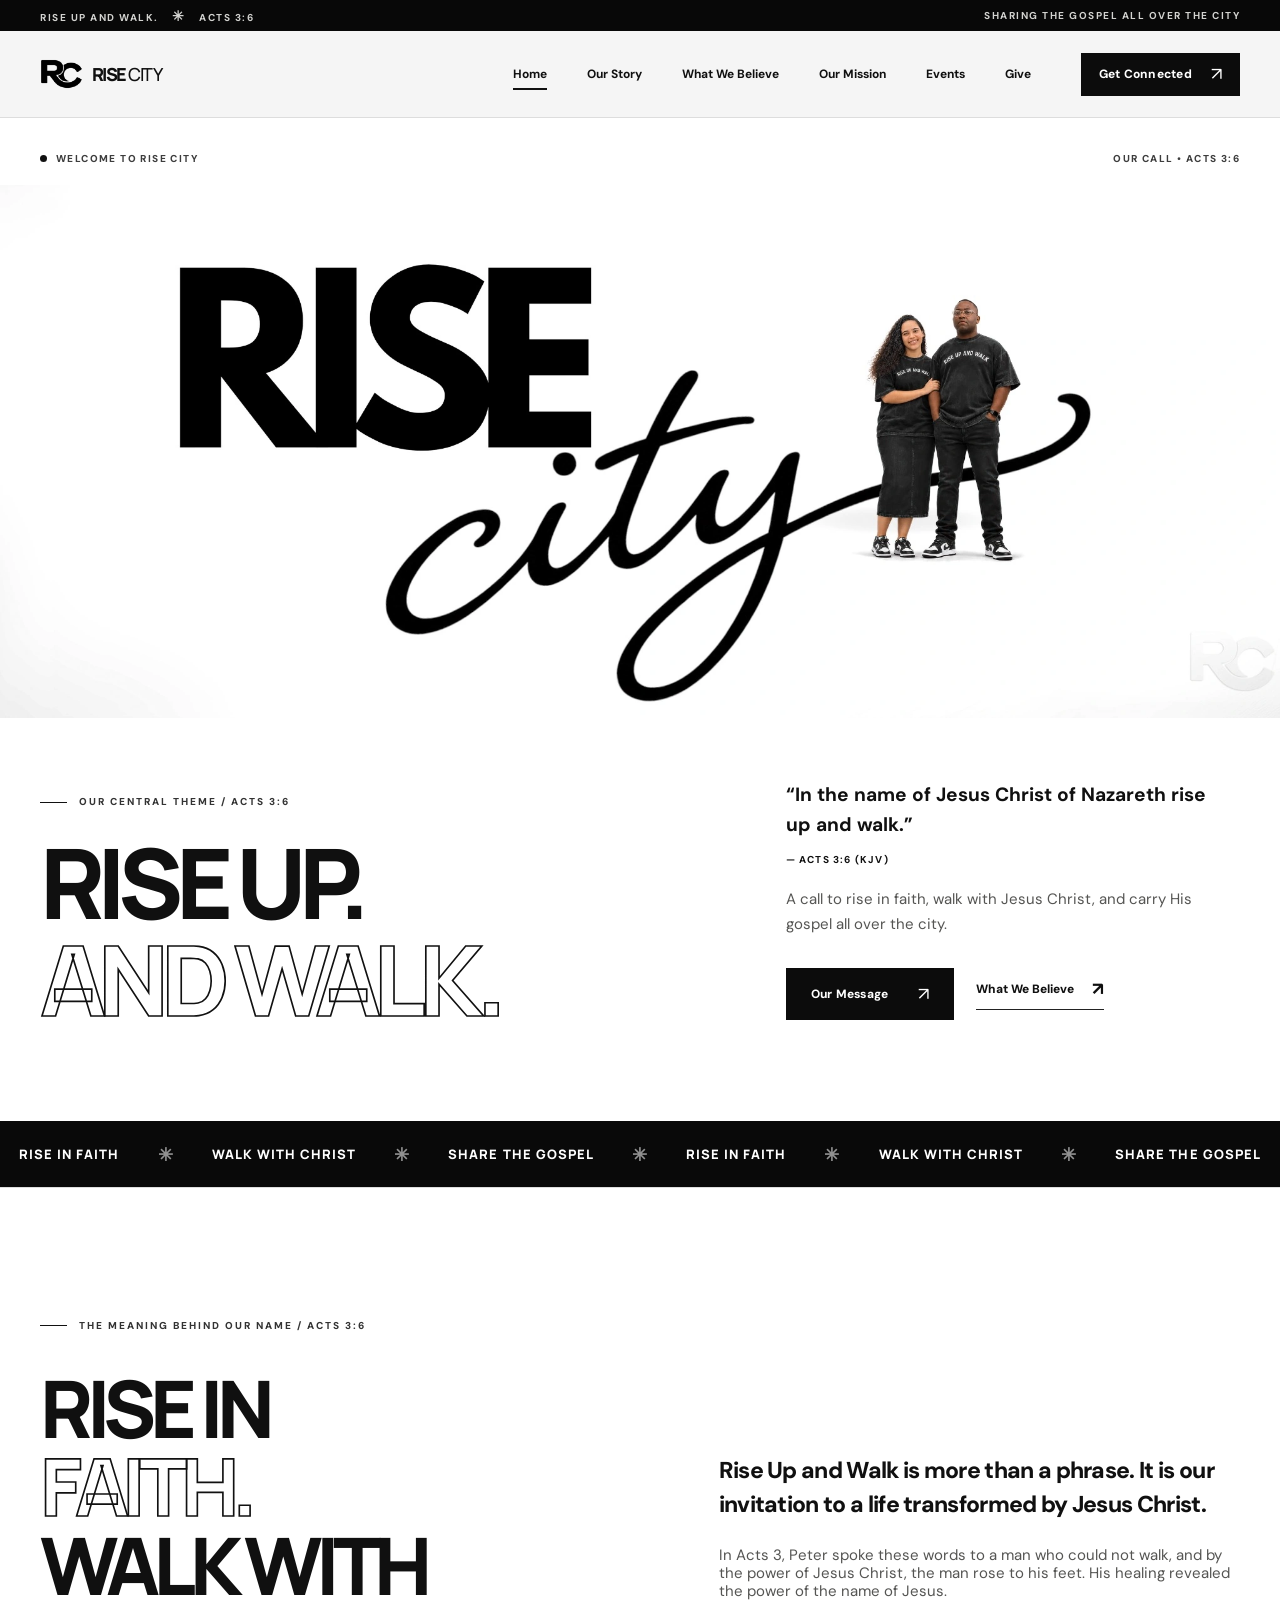
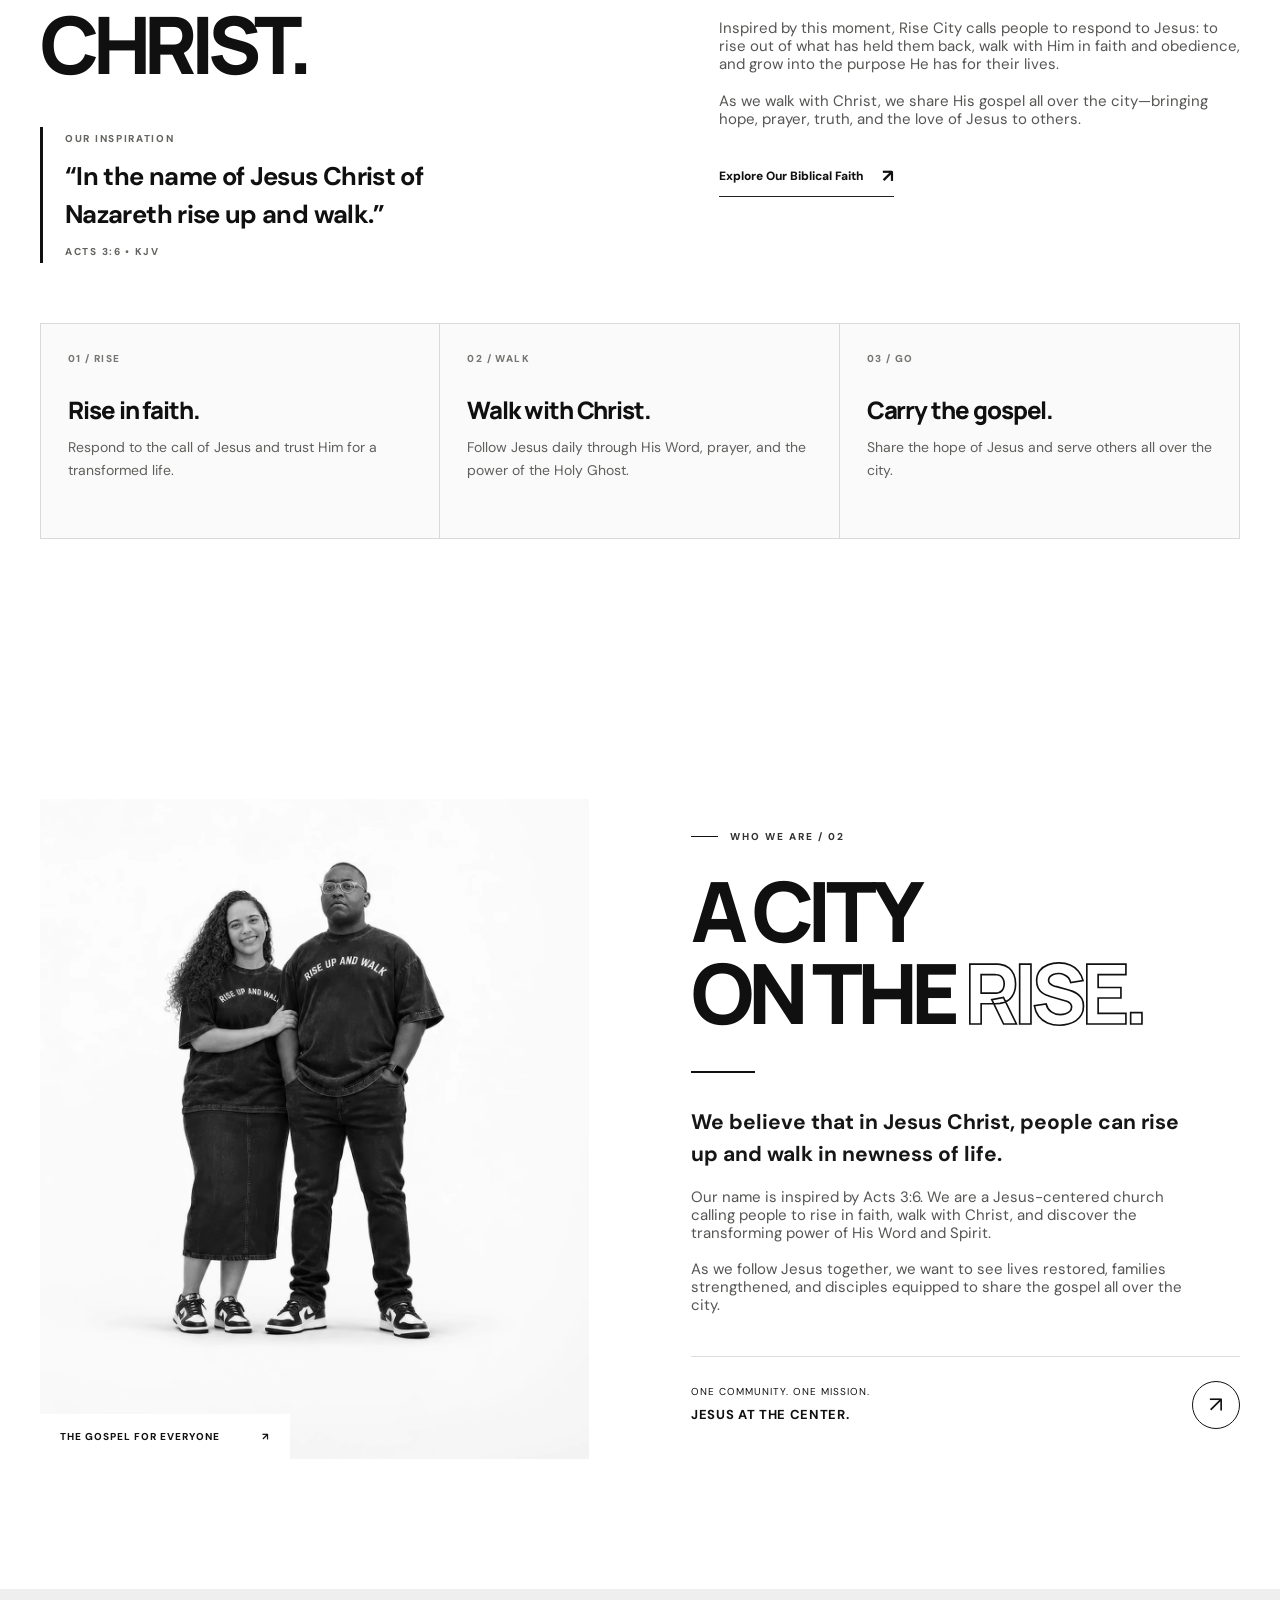
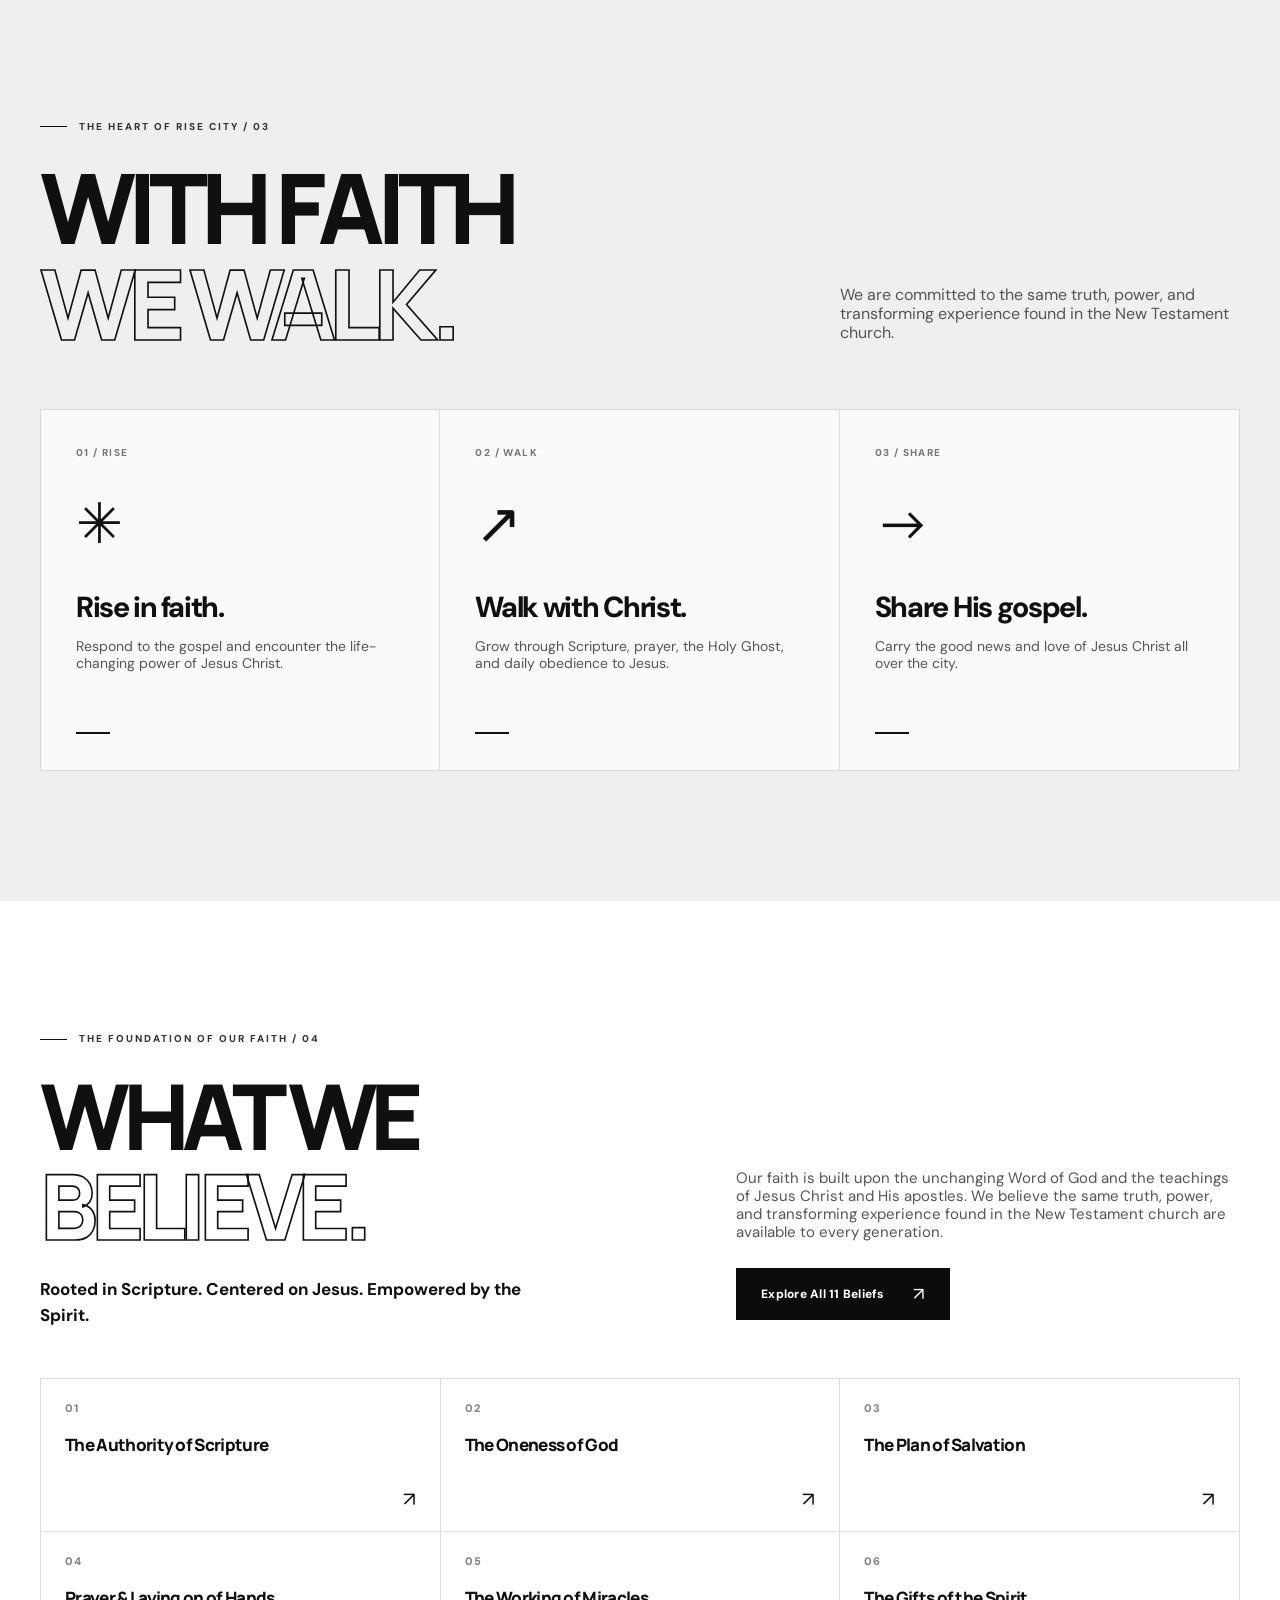
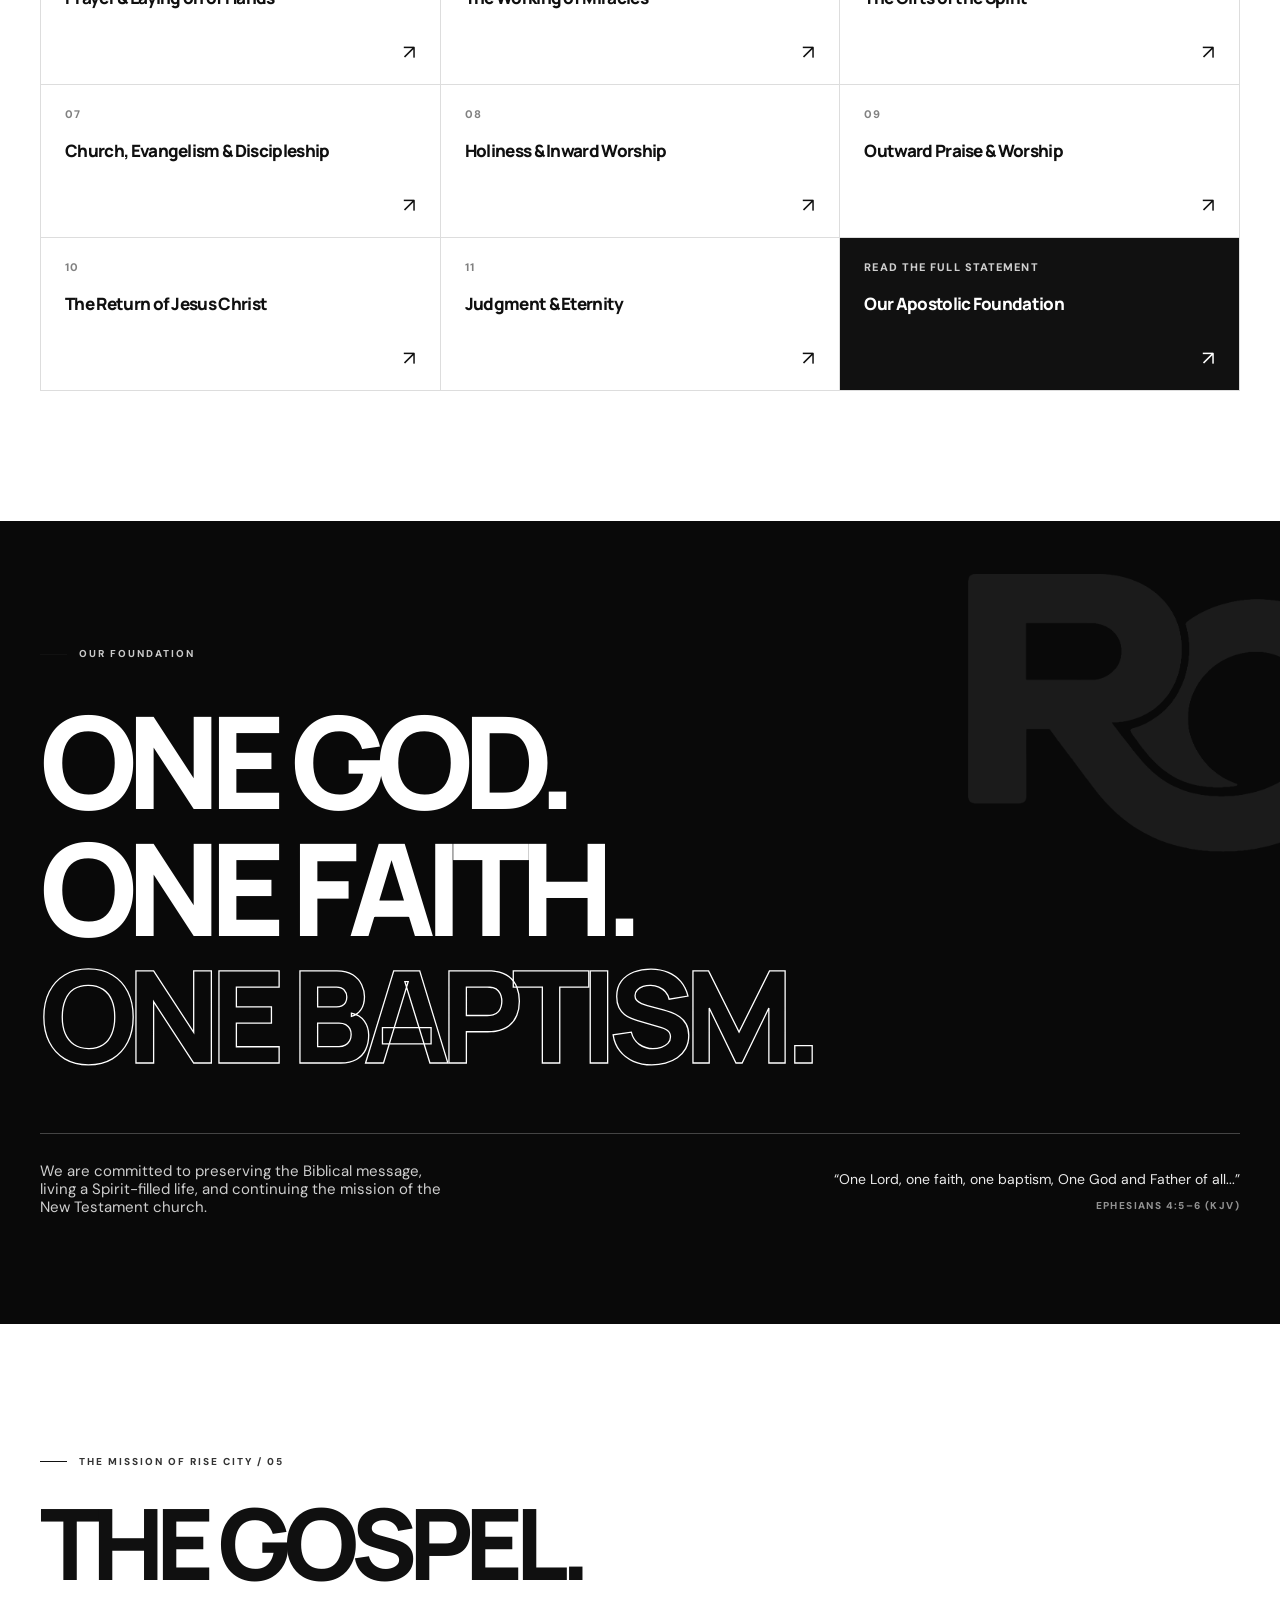
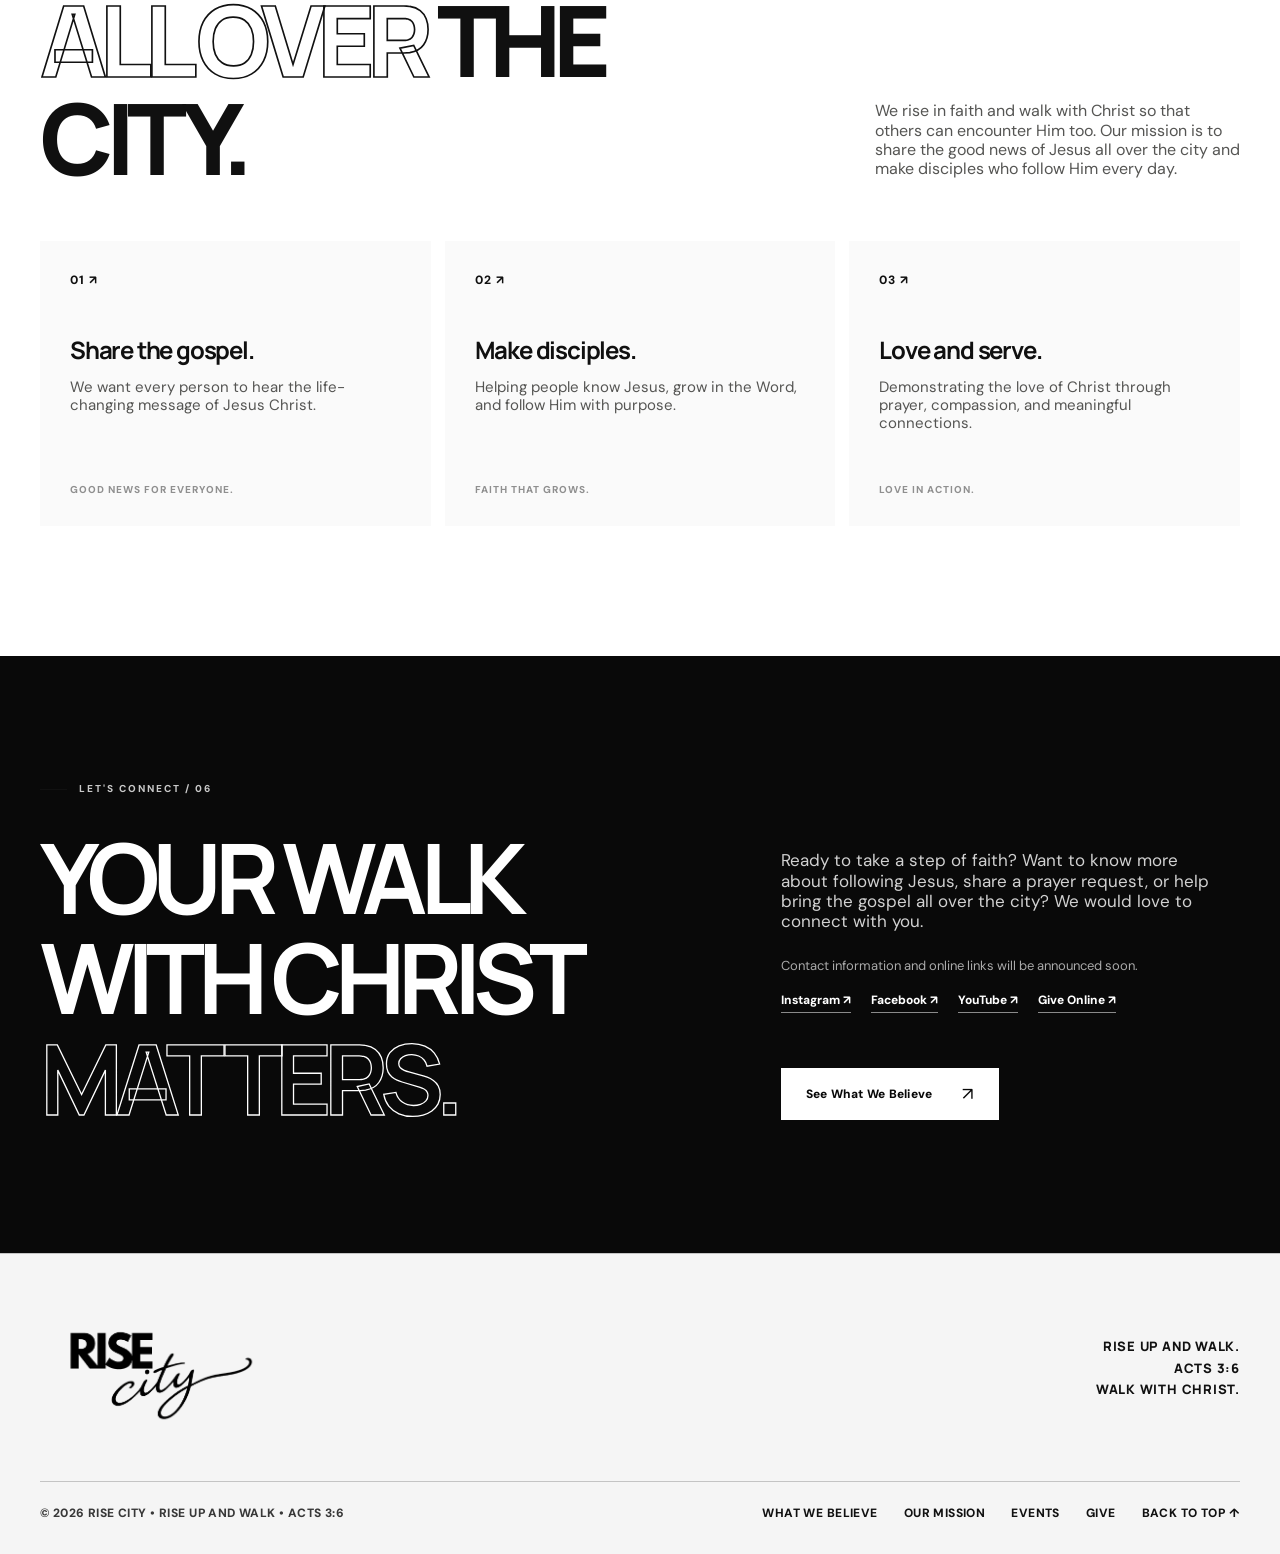
==== commit b3ccc4ee: "Add files via upload" ====
--- a/index.html
+++ b/index.html
@@ -5,7 +5,7 @@
 <meta charset="utf-8"/>
 <meta content="width=device-width, initial-scale=1" name="viewport"/>
 <meta content="#eeeeee" name="theme-color"/>
-<meta content="Rise City is an Christian church built around the call of Acts 3:6: Rise up and walk with Christ. Sharing the gospel all over the city." name="description"/>
+<meta content="Rise City is an Apostolic church built around the call of Acts 3:6: Rise up and walk with Christ. Sharing the gospel all over the city." name="description"/>
 <meta content="Rise City | Rise Up and Walk" property="og:title"/>
 <meta content="Rise Up and Walk. Acts 3:6. Rise in faith, walk with Christ, and share His gospel all over the city." property="og:description"/>
 <meta content="website" property="og:type"/>
@@ -17,8 +17,8 @@
 <link href="https://fonts.googleapis.com/css2?family=DM+Sans:wght@400;500;600;700;800&amp;family=Manrope:wght@400;500;600;700;800&amp;family=Inter:wght@400;500;600;700;800&amp;family=Space+Grotesk:wght@400;500;600;700&amp;family=Playfair+Display:wght@400;500;600;700;800&amp;display=swap" rel="stylesheet"/>
 <link href="styles.css" rel="stylesheet"/>
 
-<script defer="" src="script.js"></script><script defer src="cms-content.js"></script>
-<script defer src="give-nav.js"></script></head>
+<script defer="" src="script.js"></script><script defer src="cms-content.js"></script><script defer src="page-links.js"></script>
+</head>
 <body>
 <a class="skip-link" href="#main">Skip to content</a>
 <div class="topline"><div class="wrap topbar-inner"><span>RISE UP AND WALK. <span class="topline-star">✳</span> ACTS 3:6</span><span>SHARING THE GOSPEL ALL OVER THE CITY</span></div></div>
@@ -67,7 +67,7 @@
 <p>In Acts 3, Peter spoke these words to a man who could not walk, and by the power of Jesus Christ, the man rose to his feet. His healing revealed the power of the name of Jesus.</p>
 <p>Inspired by this moment, Rise City calls people to respond to Jesus: to rise out of what has held them back, walk with Him in faith and obedience, and grow into the purpose He has for their lives.</p>
 <p>As we walk with Christ, we share His gospel all over the city—bringing hope, prayer, truth, and the love of Jesus to others.</p>
-<a class="text-link" href="beliefs.html">Explore Our Biblical Faith <span aria-hidden="true">↗</span></a>
+<a class="text-link" href="beliefs.html">Explore Our Apostolic Faith <span aria-hidden="true">↗</span></a>
 </div>
 </div>
 <div aria-label="Our threefold response" class="calling-steps">
@@ -77,7 +77,7 @@
 </div>
 </div>
 </section>
-<section aria-labelledby="story-heading" class="story section-pad" id="our-story"><div class="wrap story-grid"><div class="story-image-wrap"><img alt="Two people wearing Rise Up and Walk shirts" height="1560" loading="lazy" src="assets/rise-city-people.webp" width="1200"/><span class="image-corner">THE GOSPEL FOR EVERYONE <span aria-hidden="true">↗</span></span></div><div class="story-copy"><div class="section-kicker"><span class="line-mark"></span> WHO WE ARE / 02</div><h2 class="display" id="story-heading">A CITY<br/>ON THE <span class="outline-word">RISE.</span></h2><div class="short-rule"></div><p class="lead">We believe that in Jesus Christ, people can rise up and walk in newness of life.</p><p>Our name is inspired by Acts 3:6. We are a Jesus-centered Bible Based community calling people to rise in faith, walk with Christ, and discover the transforming power of His Word and Spirit.</p><p>As we follow Jesus together, we want to see lives restored, families strengthened, and disciples equipped to share the gospel all over the city.</p><div class="story-footer"><span>ONE CHURCH. ONE MISSION.<br/><strong>JESUS AT THE CENTER.</strong></span><a aria-label="Explore our mission" class="arrow-circle" href="#mission">↗</a></div></div></div></section>
+<section aria-labelledby="story-heading" class="story section-pad" id="our-story"><div class="wrap story-grid"><div class="story-image-wrap"><img alt="Two people wearing Rise Up and Walk shirts" height="1560" loading="lazy" src="assets/rise-city-people.webp" width="1200"/><span class="image-corner">THE GOSPEL FOR EVERYONE <span aria-hidden="true">↗</span></span></div><div class="story-copy"><div class="section-kicker"><span class="line-mark"></span> WHO WE ARE / 02</div><h2 class="display" id="story-heading">A CITY<br/>ON THE <span class="outline-word">RISE.</span></h2><div class="short-rule"></div><p class="lead">We believe that in Jesus Christ, people can rise up and walk in newness of life.</p><p>Our name is inspired by Acts 3:6. We are a Jesus-centered Apostolic church calling people to rise in faith, walk with Christ, and discover the transforming power of His Word and Spirit.</p><p>As we follow Jesus together, we want to see lives restored, families strengthened, and disciples equipped to share the gospel all over the city.</p><div class="story-footer"><span>ONE CHURCH. ONE MISSION.<br/><strong>JESUS AT THE CENTER.</strong></span><a aria-label="Explore our mission" class="arrow-circle" href="#mission">↗</a></div></div></div></section>
 <section aria-labelledby="heart-heading" class="pillars section-pad" id="our-heart"><div class="wrap"><div class="split-heading"><div><div class="section-kicker"><span class="line-mark"></span> THE HEART OF RISE CITY / 03</div><h2 class="display" id="heart-heading">A FAITH<br/><span class="outline-word">WE WALK.</span></h2></div><p>We are committed to the same truth, power, and transforming experience found in the New Testament church.</p></div><div class="pillar-grid"><article class="pillar"><span class="pillar-no">01 / RISE</span><div class="pillar-symbol">✳</div><h3>Rise in faith.</h3><p>Respond to the gospel and encounter the life-changing power of Jesus Christ.</p><span class="pillar-line"></span></article><article class="pillar"><span class="pillar-no">02 / WALK</span><div class="pillar-symbol">↗</div><h3>Walk with Christ.</h3><p>Grow through Scripture, prayer, the Holy Ghost, and daily obedience to Jesus.</p><span class="pillar-line"></span></article><article class="pillar"><span class="pillar-no">03 / SHARE</span><div class="pillar-symbol">→</div><h3>Share His gospel.</h3><p>Carry the good news and love of Jesus Christ all over the city.</p><span class="pillar-line"></span></article></div></div></section>
 <section aria-labelledby="beliefs-heading" class="beliefs-preview section-pad" id="beliefs"><div class="wrap"><div class="section-kicker"><span class="line-mark"></span> THE FOUNDATION OF OUR FAITH / 04</div><div class="believers-intro"><div><h2 class="display" id="beliefs-heading">WHAT WE<br/><span class="outline-word">BELIEVE.</span></h2><p class="lead">Rooted in Scripture. Centered on Jesus. Empowered by the Spirit.</p></div><div class="intro-right"><p>Our faith is built upon the unchanging Word of God and the teachings of Jesus Christ and His apostles. We believe the same truth, power, and transforming experience found in the New Testament church are available to every generation.</p><a class="btn btn-black" href="beliefs.html">Explore All 11 Beliefs <span aria-hidden="true">↗</span></a></div></div><div class="belief-link-grid">
 <a class="belief-link" href="beliefs.html#scripture"><span>01</span><strong>The Authority of Scripture</strong><b>↗</b></a>
@@ -91,9 +91,9 @@
 <a class="belief-link" href="beliefs.html#praise"><span>09</span><strong>Outward Praise &amp; Worship</strong><b>↗</b></a>
 <a class="belief-link" href="beliefs.html#return"><span>10</span><strong>The Return of Jesus Christ</strong><b>↗</b></a>
 <a class="belief-link" href="beliefs.html#eternity"><span>11</span><strong>Judgment &amp; Eternity</strong><b>↗</b></a>
-<a class="belief-link belief-link-all" href="beliefs.html"><span>READ THE FULL STATEMENT</span><strong>Our Biblical Foundation</strong><b>↗</b></a>
+<a class="belief-link belief-link-all" href="beliefs.html"><span>READ THE FULL STATEMENT</span><strong>Our Apostolic Foundation</strong><b>↗</b></a>
 </div></div></section>
-<section aria-labelledby="foundation-heading" class="foundation"><div class="wrap foundation-inner"><div class="section-kicker light-kicker"><span class="line-mark"></span> OUR FOUNDATION</div><h2 id="foundation-heading">ONE GOD.<br/>ONE FAITH.<br/><span>ONE BAPTISM.</span></h2><div class="foundation-bottom"><p>We are committed to preserving the Biblical message, living a Spirit-filled life, and continuing the mission of the New Testament church.</p><span>“One Lord, one faith, one baptism, One God and Father of all...”<br/><small>EPHESIANS 4:5–6 (KJV)</small></span></div><img alt="" aria-hidden="true" class="foundation-watermark" loading="lazy" src="assets/rc-monogram.png"/></div></section>
+<section aria-labelledby="foundation-heading" class="foundation"><div class="wrap foundation-inner"><div class="section-kicker light-kicker"><span class="line-mark"></span> OUR FOUNDATION</div><h2 id="foundation-heading">ONE GOD.<br/>ONE FAITH.<br/><span>ONE BAPTISM.</span></h2><div class="foundation-bottom"><p>We are committed to preserving the Apostolic message, living a Spirit-filled life, and continuing the mission of the New Testament church.</p><span>“One Lord, one faith, one baptism, One God and Father of all...”<br/><small>EPHESIANS 4:5–6 (KJV)</small></span></div><img alt="" aria-hidden="true" class="foundation-watermark" loading="lazy" src="assets/rc-monogram.png"/></div></section>
 <section aria-labelledby="mission-heading" class="visit section-pad" id="mission"><div class="wrap"><div class="section-kicker"><span class="line-mark"></span> THE MISSION OF RISE CITY / 05</div><div class="visit-intro"><h2 class="display" id="mission-heading">THE GOSPEL.<br/><span class="outline-word">ALL OVER</span> THE CITY.</h2><p>We rise in faith and walk with Christ so that others can encounter Him too. Our mission is to share the good news of Jesus all over the city and make disciples who follow Him every day.</p></div><div class="visit-grid"><article class="visit-card"><span class="visit-icon">01 ↗</span><h3>Share the gospel.</h3><p>We want every person to hear the life-changing message of Jesus Christ.</p><span class="under-label">GOOD NEWS FOR EVERYONE.</span></article><article class="visit-card"><span class="visit-icon">02 ↗</span><h3>Make disciples.</h3><p>Helping people know Jesus, grow in the Word, and follow Him with purpose.</p><span class="under-label">FAITH THAT GROWS.</span></article><article class="visit-card"><span class="visit-icon">03 ↗</span><h3>Love and serve.</h3><p>Demonstrating the love of Christ through prayer, compassion, and meaningful connections.</p><span class="under-label">LOVE IN ACTION.</span></article></div></div></section>
 <section aria-labelledby="connect-heading" class="connect-section" id="connect"><div class="wrap connect-grid"><div><div class="section-kicker light-kicker"><span class="line-mark"></span> LET'S CONNECT / 06</div><h2 id="connect-heading">YOUR WALK<br/>WITH CHRIST<br/><span>MATTERS.</span></h2></div><div class="connect-right"><p>Ready to take a step of faith? Want to know more about following Jesus, share a prayer request, or help bring the gospel all over the city? We would love to connect with you.</p><div class="contact-details" id="contact-details"><span class="contact-muted">Contact information and online links will be announced soon.</span></div><div class="social-links" id="social-links"></div><a class="btn btn-white" href="beliefs.html">See What We Believe <span aria-hidden="true">↗</span></a></div></div></section>
 </main>
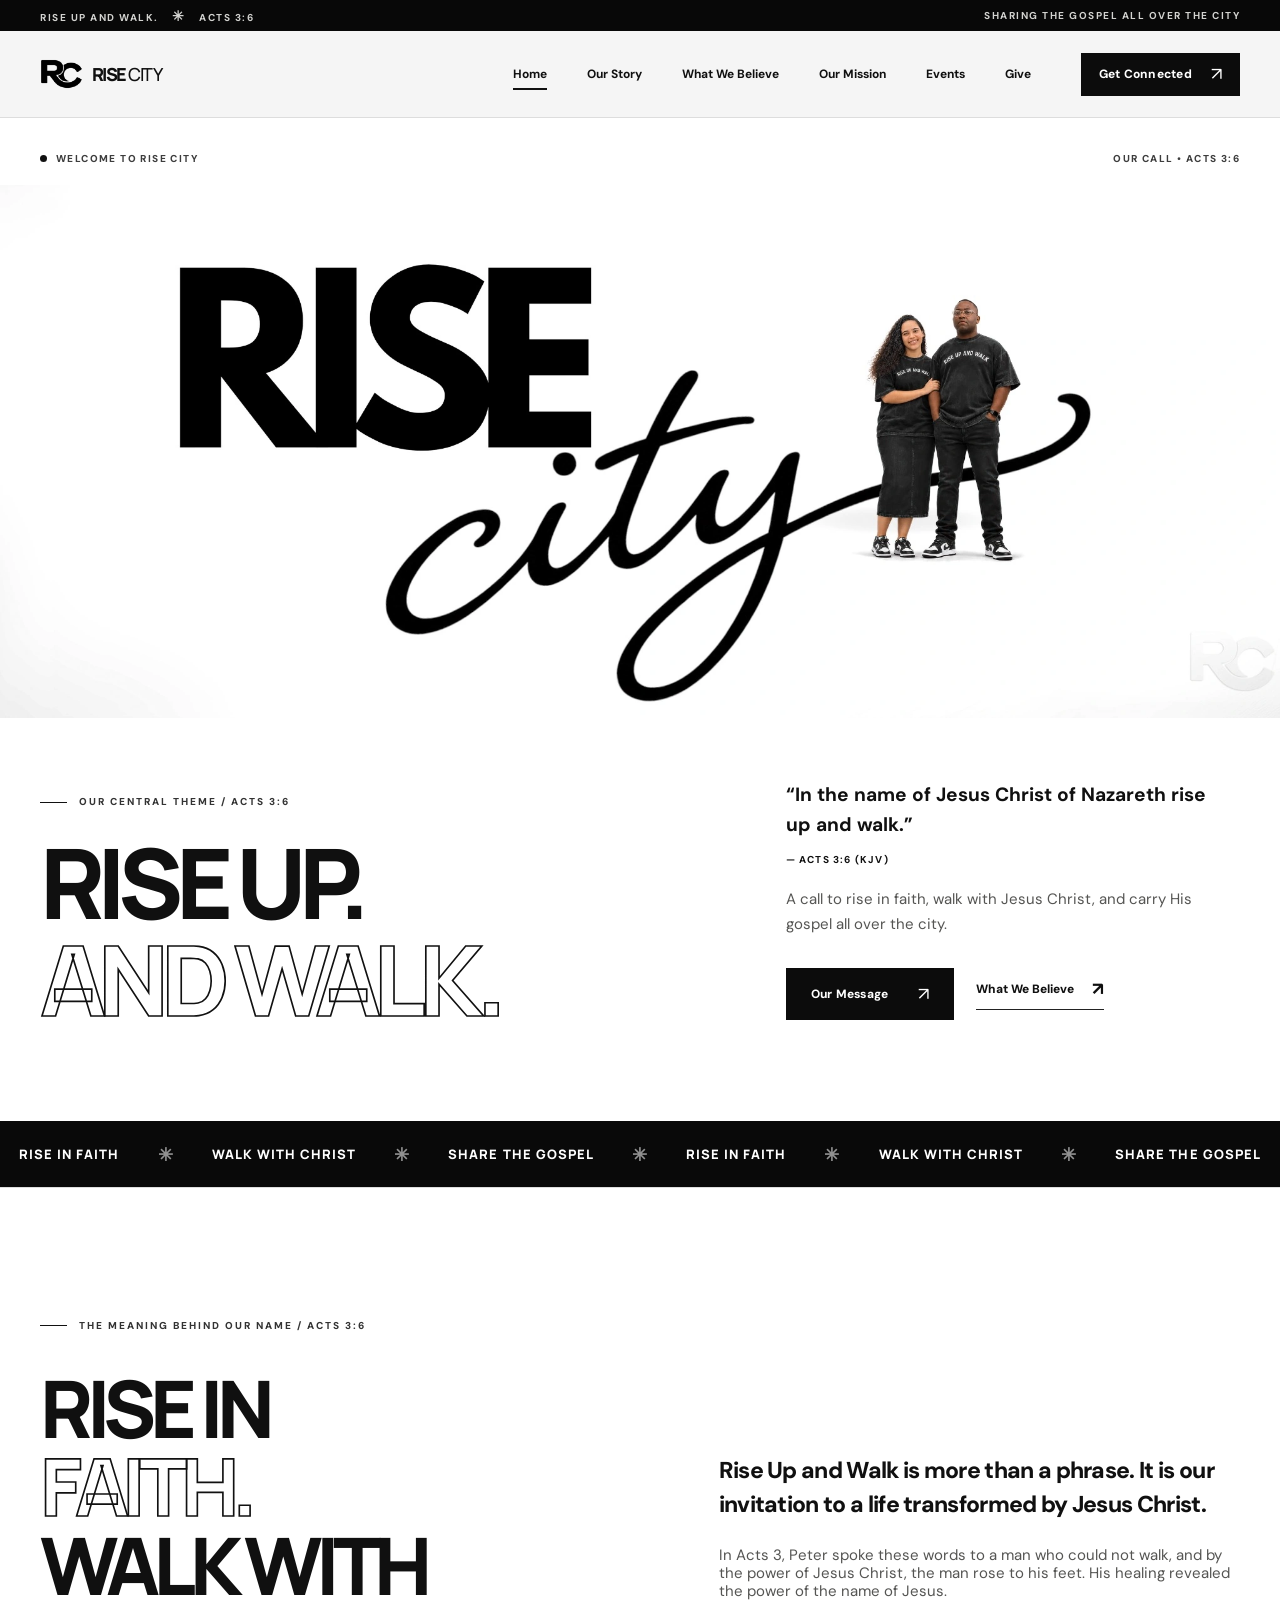
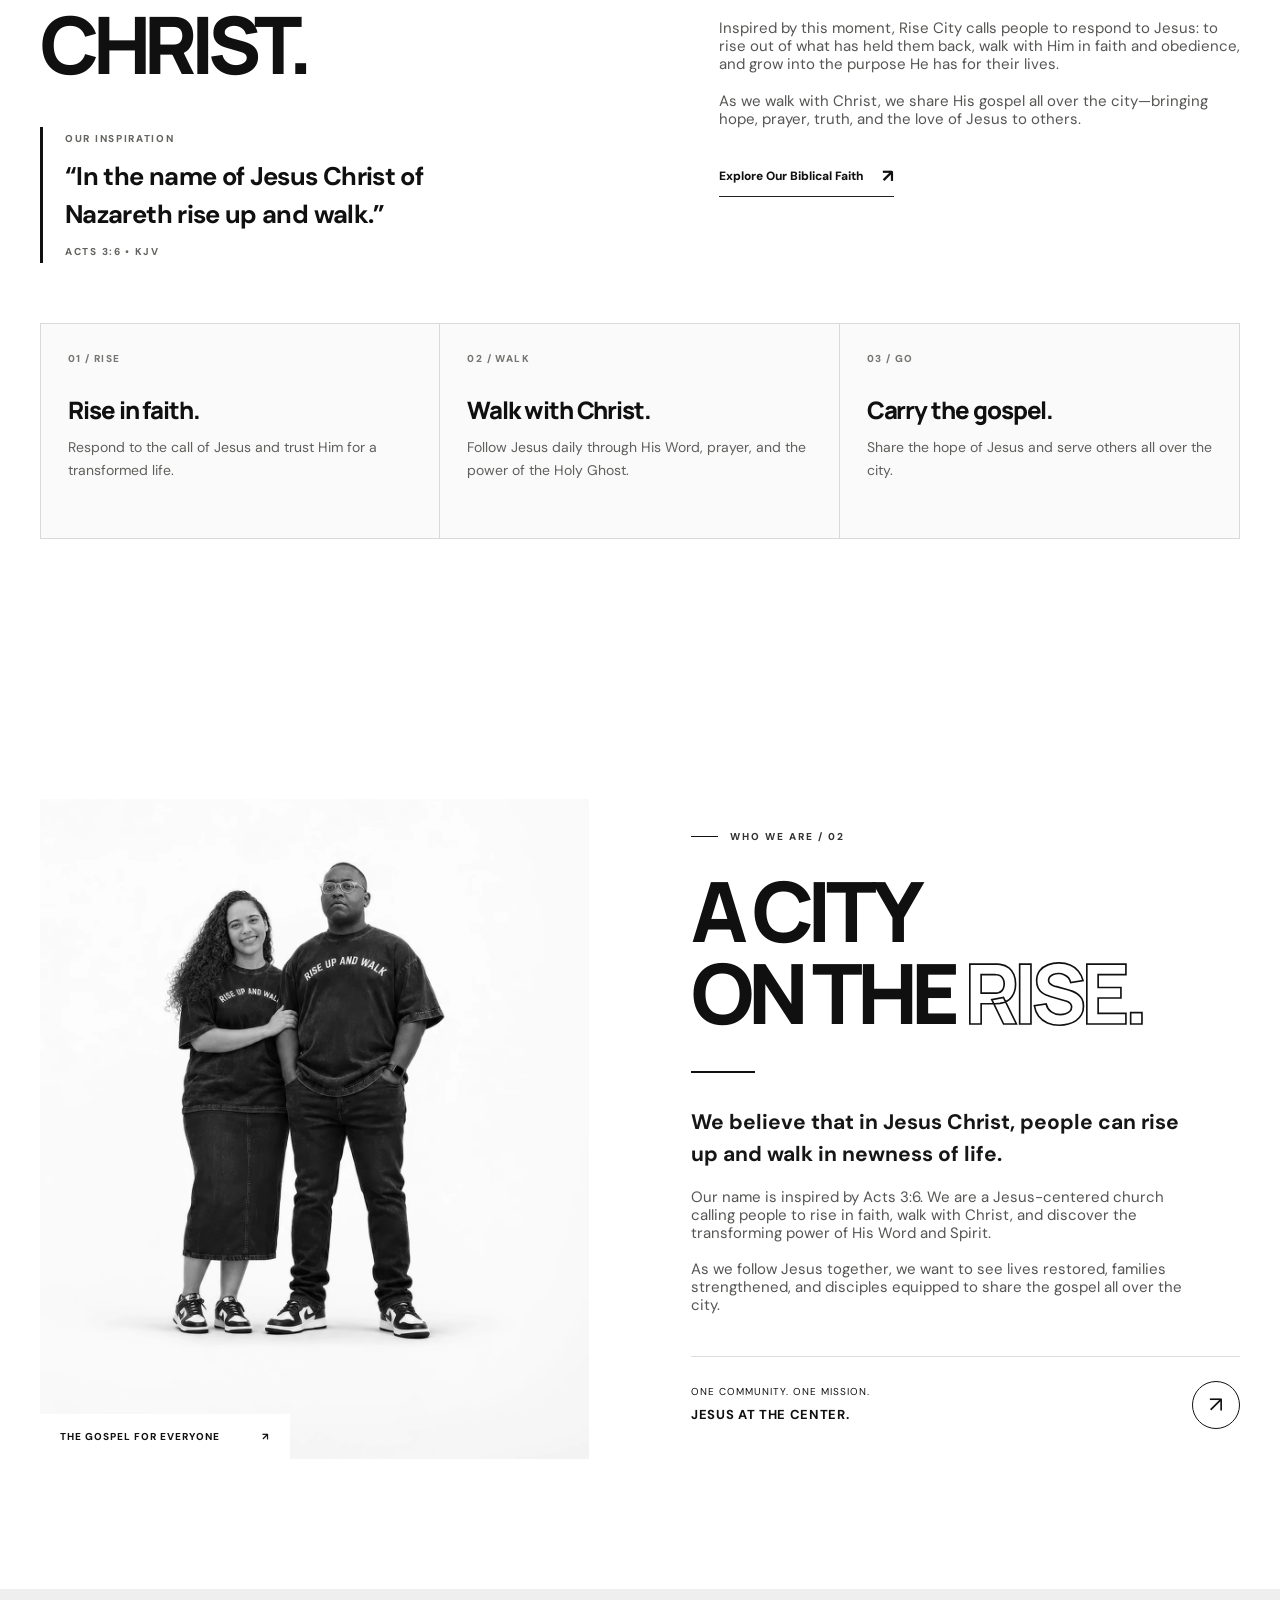
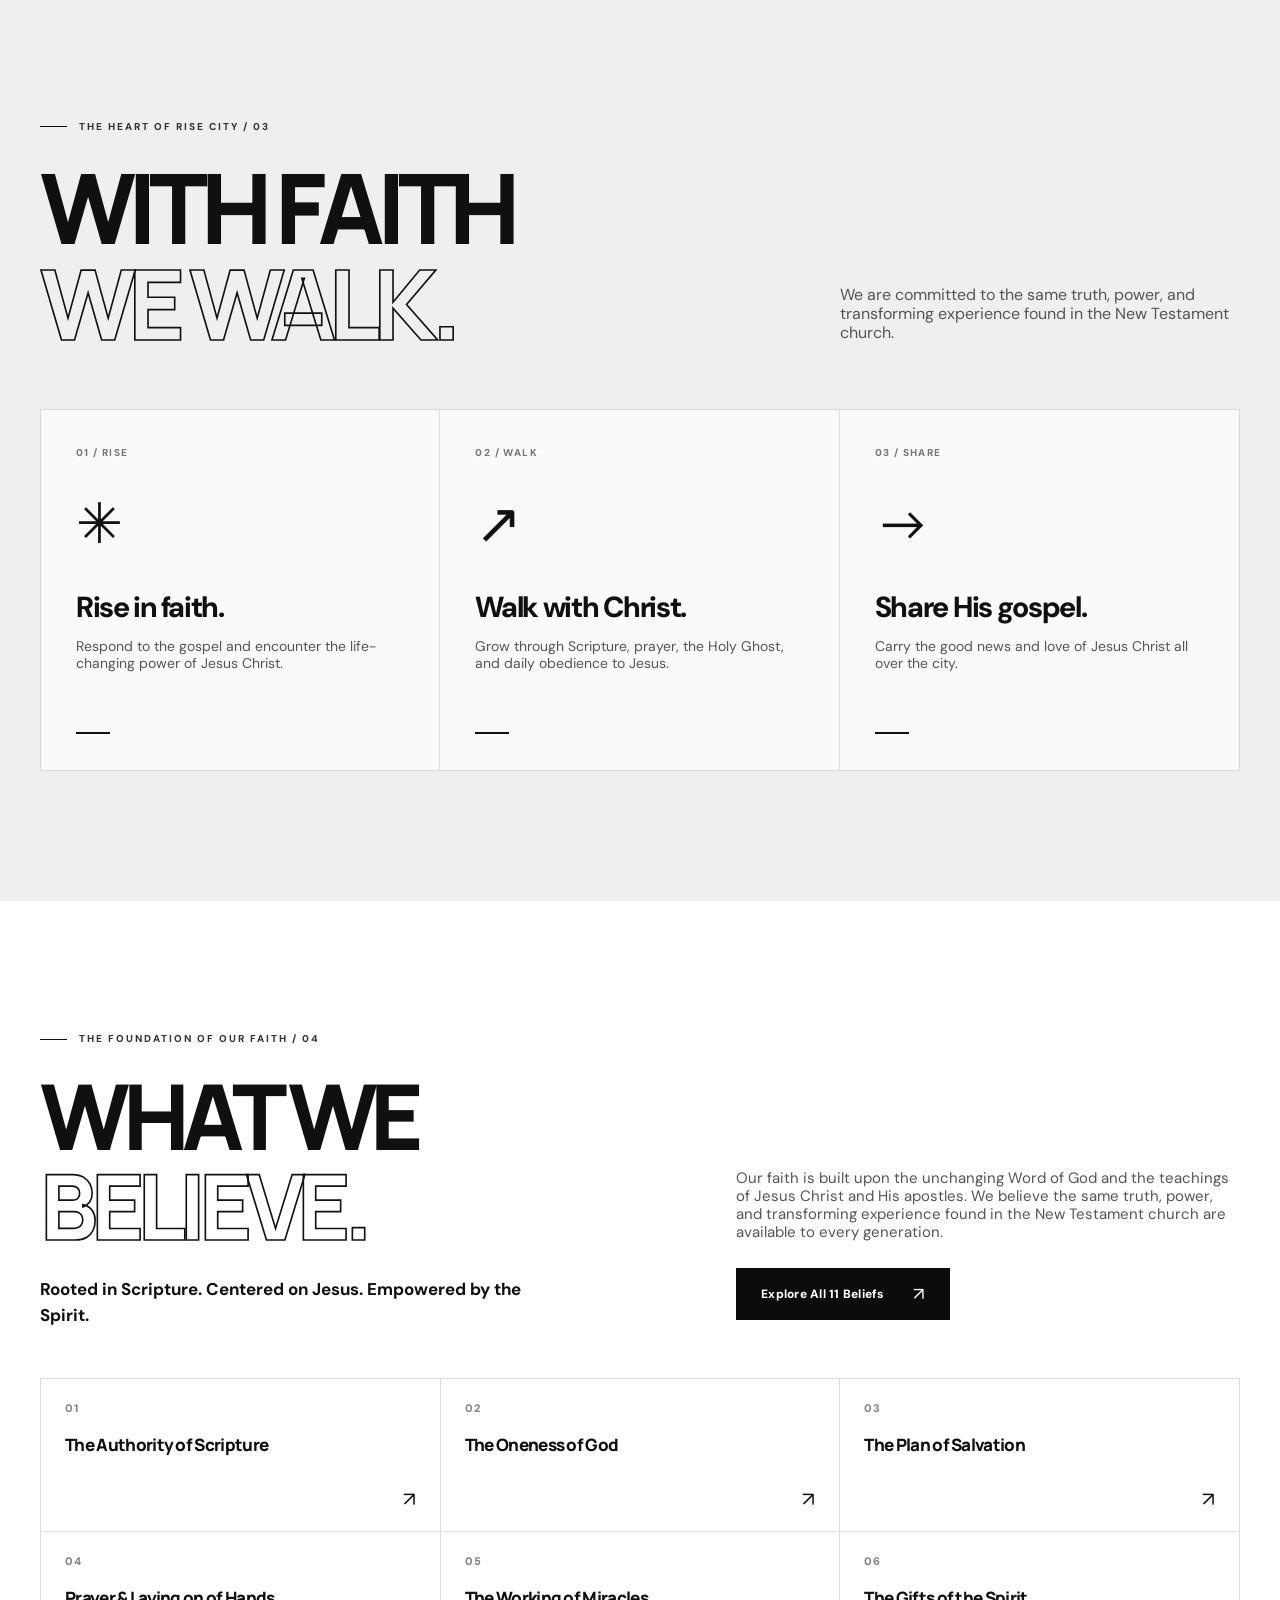
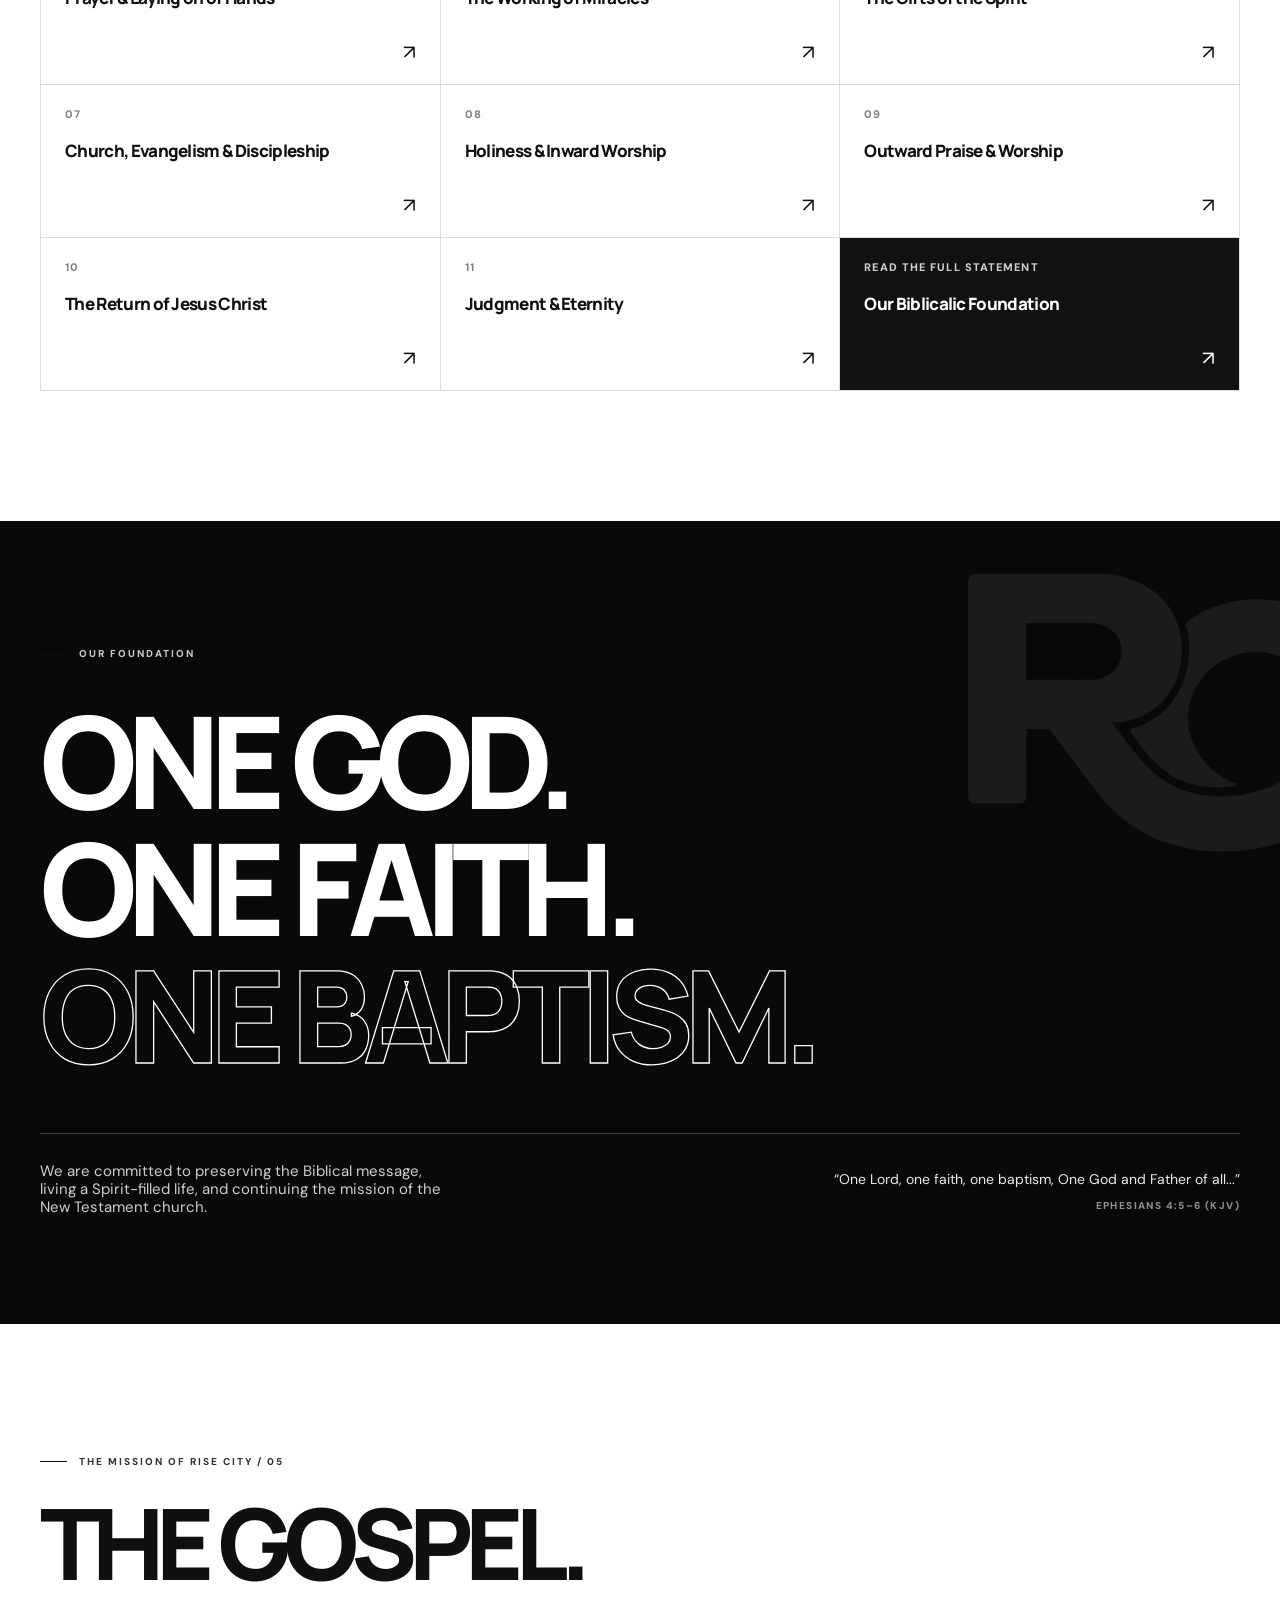
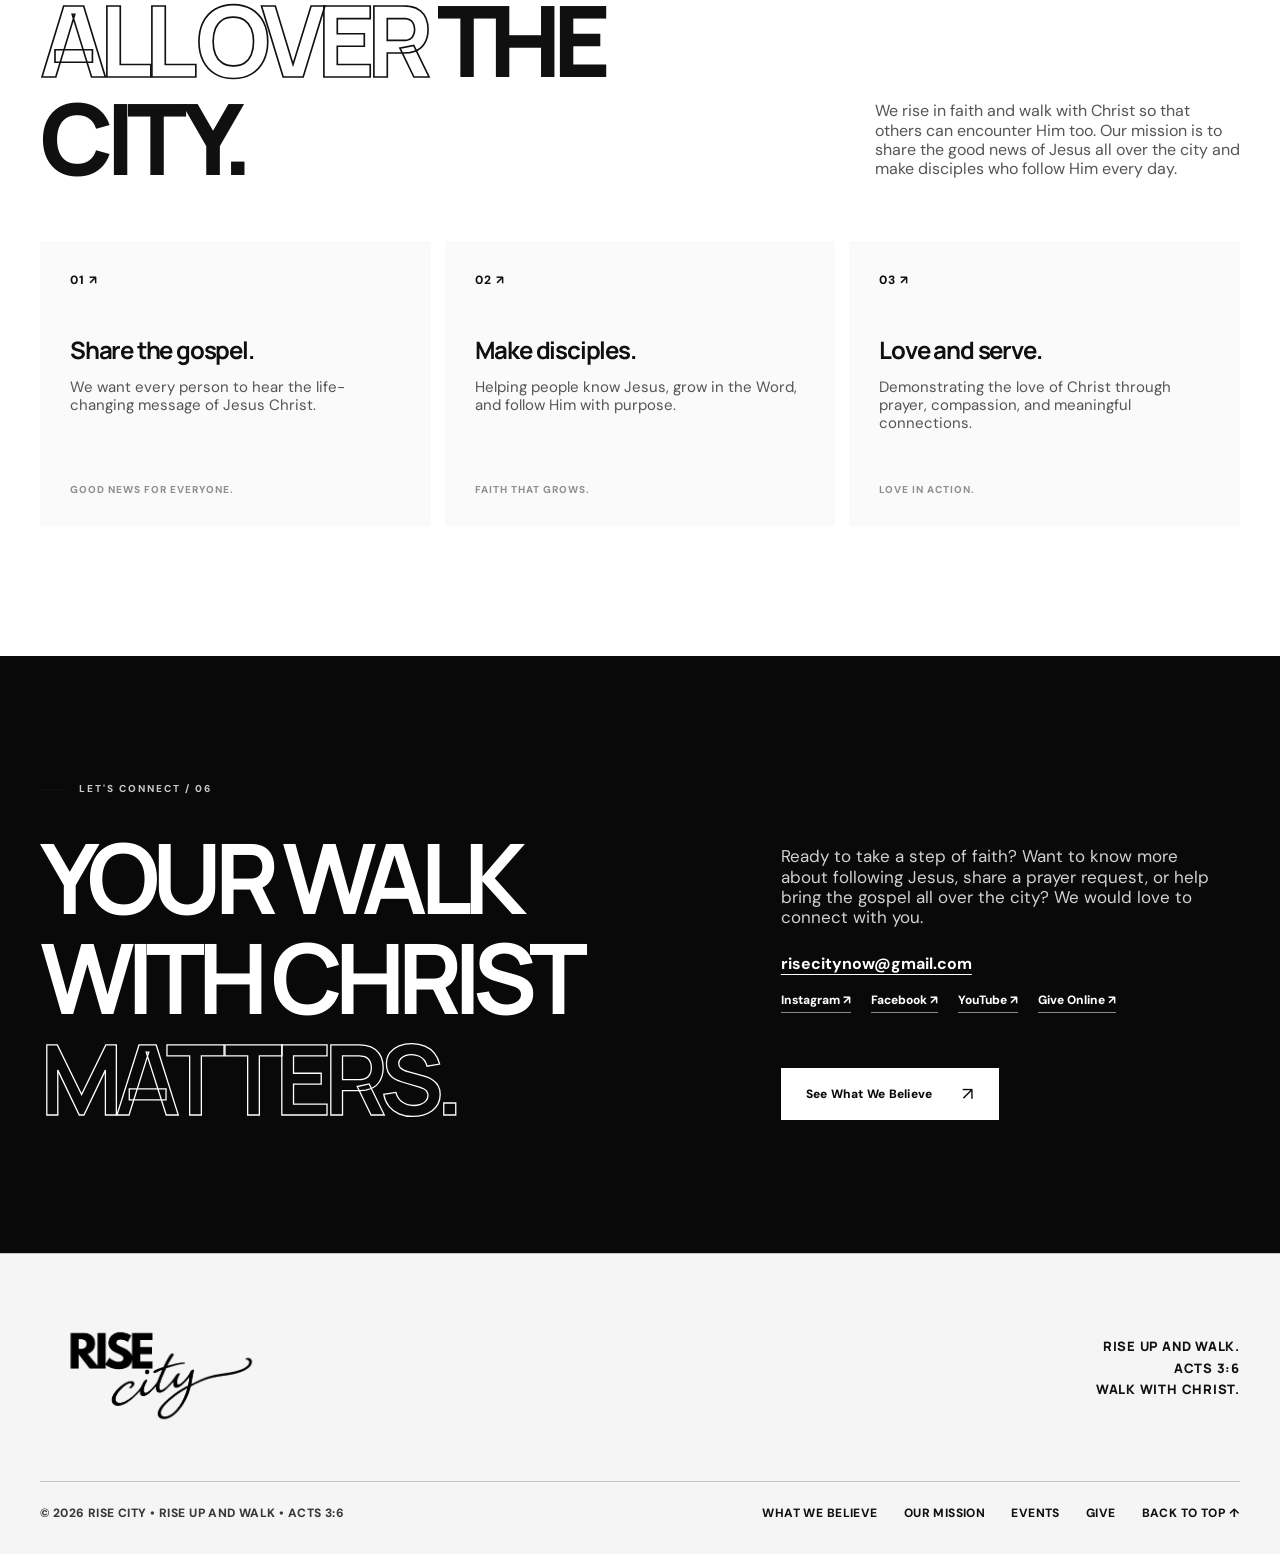
==== commit 2c938fe4: "Update index.html" ====
--- a/index.html
+++ b/index.html
@@ -5,7 +5,7 @@
 <meta charset="utf-8"/>
 <meta content="width=device-width, initial-scale=1" name="viewport"/>
 <meta content="#eeeeee" name="theme-color"/>
-<meta content="Rise City is an Apostolic church built around the call of Acts 3:6: Rise up and walk with Christ. Sharing the gospel all over the city." name="description"/>
+<meta content="Rise City is an Biblicalic community built around the call of Acts 3:6: Rise up and walk with Christ. Sharing the gospel all over the city." name="description"/>
 <meta content="Rise City | Rise Up and Walk" property="og:title"/>
 <meta content="Rise Up and Walk. Acts 3:6. Rise in faith, walk with Christ, and share His gospel all over the city." property="og:description"/>
 <meta content="website" property="og:type"/>
@@ -67,7 +67,7 @@
 <p>In Acts 3, Peter spoke these words to a man who could not walk, and by the power of Jesus Christ, the man rose to his feet. His healing revealed the power of the name of Jesus.</p>
 <p>Inspired by this moment, Rise City calls people to respond to Jesus: to rise out of what has held them back, walk with Him in faith and obedience, and grow into the purpose He has for their lives.</p>
 <p>As we walk with Christ, we share His gospel all over the city—bringing hope, prayer, truth, and the love of Jesus to others.</p>
-<a class="text-link" href="beliefs.html">Explore Our Apostolic Faith <span aria-hidden="true">↗</span></a>
+<a class="text-link" href="beliefs.html">Explore Our Biblicalic Faith <span aria-hidden="true">↗</span></a>
 </div>
 </div>
 <div aria-label="Our threefold response" class="calling-steps">
@@ -77,7 +77,7 @@
 </div>
 </div>
 </section>
-<section aria-labelledby="story-heading" class="story section-pad" id="our-story"><div class="wrap story-grid"><div class="story-image-wrap"><img alt="Two people wearing Rise Up and Walk shirts" height="1560" loading="lazy" src="assets/rise-city-people.webp" width="1200"/><span class="image-corner">THE GOSPEL FOR EVERYONE <span aria-hidden="true">↗</span></span></div><div class="story-copy"><div class="section-kicker"><span class="line-mark"></span> WHO WE ARE / 02</div><h2 class="display" id="story-heading">A CITY<br/>ON THE <span class="outline-word">RISE.</span></h2><div class="short-rule"></div><p class="lead">We believe that in Jesus Christ, people can rise up and walk in newness of life.</p><p>Our name is inspired by Acts 3:6. We are a Jesus-centered Apostolic church calling people to rise in faith, walk with Christ, and discover the transforming power of His Word and Spirit.</p><p>As we follow Jesus together, we want to see lives restored, families strengthened, and disciples equipped to share the gospel all over the city.</p><div class="story-footer"><span>ONE CHURCH. ONE MISSION.<br/><strong>JESUS AT THE CENTER.</strong></span><a aria-label="Explore our mission" class="arrow-circle" href="#mission">↗</a></div></div></div></section>
+<section aria-labelledby="story-heading" class="story section-pad" id="our-story"><div class="wrap story-grid"><div class="story-image-wrap"><img alt="Two people wearing Rise Up and Walk shirts" height="1560" loading="lazy" src="assets/rise-city-people.webp" width="1200"/><span class="image-corner">THE GOSPEL FOR EVERYONE <span aria-hidden="true">↗</span></span></div><div class="story-copy"><div class="section-kicker"><span class="line-mark"></span> WHO WE ARE / 02</div><h2 class="display" id="story-heading">A CITY<br/>ON THE <span class="outline-word">RISE.</span></h2><div class="short-rule"></div><p class="lead">We believe that in Jesus Christ, people can rise up and walk in newness of life.</p><p>Our name is inspired by Acts 3:6. We are a Jesus-centered Biblicalic community calling people to rise in faith, walk with Christ, and discover the transforming power of His Word and Spirit.</p><p>As we follow Jesus together, we want to see lives restored, families strengthened, and disciples equipped to share the gospel all over the city.</p><div class="story-footer"><span>ONE CHURCH. ONE MISSION.<br/><strong>JESUS AT THE CENTER.</strong></span><a aria-label="Explore our mission" class="arrow-circle" href="#mission">↗</a></div></div></div></section>
 <section aria-labelledby="heart-heading" class="pillars section-pad" id="our-heart"><div class="wrap"><div class="split-heading"><div><div class="section-kicker"><span class="line-mark"></span> THE HEART OF RISE CITY / 03</div><h2 class="display" id="heart-heading">A FAITH<br/><span class="outline-word">WE WALK.</span></h2></div><p>We are committed to the same truth, power, and transforming experience found in the New Testament church.</p></div><div class="pillar-grid"><article class="pillar"><span class="pillar-no">01 / RISE</span><div class="pillar-symbol">✳</div><h3>Rise in faith.</h3><p>Respond to the gospel and encounter the life-changing power of Jesus Christ.</p><span class="pillar-line"></span></article><article class="pillar"><span class="pillar-no">02 / WALK</span><div class="pillar-symbol">↗</div><h3>Walk with Christ.</h3><p>Grow through Scripture, prayer, the Holy Ghost, and daily obedience to Jesus.</p><span class="pillar-line"></span></article><article class="pillar"><span class="pillar-no">03 / SHARE</span><div class="pillar-symbol">→</div><h3>Share His gospel.</h3><p>Carry the good news and love of Jesus Christ all over the city.</p><span class="pillar-line"></span></article></div></div></section>
 <section aria-labelledby="beliefs-heading" class="beliefs-preview section-pad" id="beliefs"><div class="wrap"><div class="section-kicker"><span class="line-mark"></span> THE FOUNDATION OF OUR FAITH / 04</div><div class="believers-intro"><div><h2 class="display" id="beliefs-heading">WHAT WE<br/><span class="outline-word">BELIEVE.</span></h2><p class="lead">Rooted in Scripture. Centered on Jesus. Empowered by the Spirit.</p></div><div class="intro-right"><p>Our faith is built upon the unchanging Word of God and the teachings of Jesus Christ and His apostles. We believe the same truth, power, and transforming experience found in the New Testament church are available to every generation.</p><a class="btn btn-black" href="beliefs.html">Explore All 11 Beliefs <span aria-hidden="true">↗</span></a></div></div><div class="belief-link-grid">
 <a class="belief-link" href="beliefs.html#scripture"><span>01</span><strong>The Authority of Scripture</strong><b>↗</b></a>
@@ -91,9 +91,9 @@
 <a class="belief-link" href="beliefs.html#praise"><span>09</span><strong>Outward Praise &amp; Worship</strong><b>↗</b></a>
 <a class="belief-link" href="beliefs.html#return"><span>10</span><strong>The Return of Jesus Christ</strong><b>↗</b></a>
 <a class="belief-link" href="beliefs.html#eternity"><span>11</span><strong>Judgment &amp; Eternity</strong><b>↗</b></a>
-<a class="belief-link belief-link-all" href="beliefs.html"><span>READ THE FULL STATEMENT</span><strong>Our Apostolic Foundation</strong><b>↗</b></a>
+<a class="belief-link belief-link-all" href="beliefs.html"><span>READ THE FULL STATEMENT</span><strong>Our Biblicalic Foundation</strong><b>↗</b></a>
 </div></div></section>
-<section aria-labelledby="foundation-heading" class="foundation"><div class="wrap foundation-inner"><div class="section-kicker light-kicker"><span class="line-mark"></span> OUR FOUNDATION</div><h2 id="foundation-heading">ONE GOD.<br/>ONE FAITH.<br/><span>ONE BAPTISM.</span></h2><div class="foundation-bottom"><p>We are committed to preserving the Apostolic message, living a Spirit-filled life, and continuing the mission of the New Testament church.</p><span>“One Lord, one faith, one baptism, One God and Father of all...”<br/><small>EPHESIANS 4:5–6 (KJV)</small></span></div><img alt="" aria-hidden="true" class="foundation-watermark" loading="lazy" src="assets/rc-monogram.png"/></div></section>
+<section aria-labelledby="foundation-heading" class="foundation"><div class="wrap foundation-inner"><div class="section-kicker light-kicker"><span class="line-mark"></span> OUR FOUNDATION</div><h2 id="foundation-heading">ONE GOD.<br/>ONE FAITH.<br/><span>ONE BAPTISM.</span></h2><div class="foundation-bottom"><p>We are committed to preserving the Biblicalic message, living a Spirit-filled life, and continuing the mission of the New Testament church.</p><span>“One Lord, one faith, one baptism, One God and Father of all...”<br/><small>EPHESIANS 4:5–6 (KJV)</small></span></div><img alt="" aria-hidden="true" class="foundation-watermark" loading="lazy" src="assets/rc-monogram.png"/></div></section>
 <section aria-labelledby="mission-heading" class="visit section-pad" id="mission"><div class="wrap"><div class="section-kicker"><span class="line-mark"></span> THE MISSION OF RISE CITY / 05</div><div class="visit-intro"><h2 class="display" id="mission-heading">THE GOSPEL.<br/><span class="outline-word">ALL OVER</span> THE CITY.</h2><p>We rise in faith and walk with Christ so that others can encounter Him too. Our mission is to share the good news of Jesus all over the city and make disciples who follow Him every day.</p></div><div class="visit-grid"><article class="visit-card"><span class="visit-icon">01 ↗</span><h3>Share the gospel.</h3><p>We want every person to hear the life-changing message of Jesus Christ.</p><span class="under-label">GOOD NEWS FOR EVERYONE.</span></article><article class="visit-card"><span class="visit-icon">02 ↗</span><h3>Make disciples.</h3><p>Helping people know Jesus, grow in the Word, and follow Him with purpose.</p><span class="under-label">FAITH THAT GROWS.</span></article><article class="visit-card"><span class="visit-icon">03 ↗</span><h3>Love and serve.</h3><p>Demonstrating the love of Christ through prayer, compassion, and meaningful connections.</p><span class="under-label">LOVE IN ACTION.</span></article></div></div></section>
 <section aria-labelledby="connect-heading" class="connect-section" id="connect"><div class="wrap connect-grid"><div><div class="section-kicker light-kicker"><span class="line-mark"></span> LET'S CONNECT / 06</div><h2 id="connect-heading">YOUR WALK<br/>WITH CHRIST<br/><span>MATTERS.</span></h2></div><div class="connect-right"><p>Ready to take a step of faith? Want to know more about following Jesus, share a prayer request, or help bring the gospel all over the city? We would love to connect with you.</p><div class="contact-details" id="contact-details"><span class="contact-muted">Contact information and online links will be announced soon.</span></div><div class="social-links" id="social-links"></div><a class="btn btn-white" href="beliefs.html">See What We Believe <span aria-hidden="true">↗</span></a></div></div></section>
 </main>
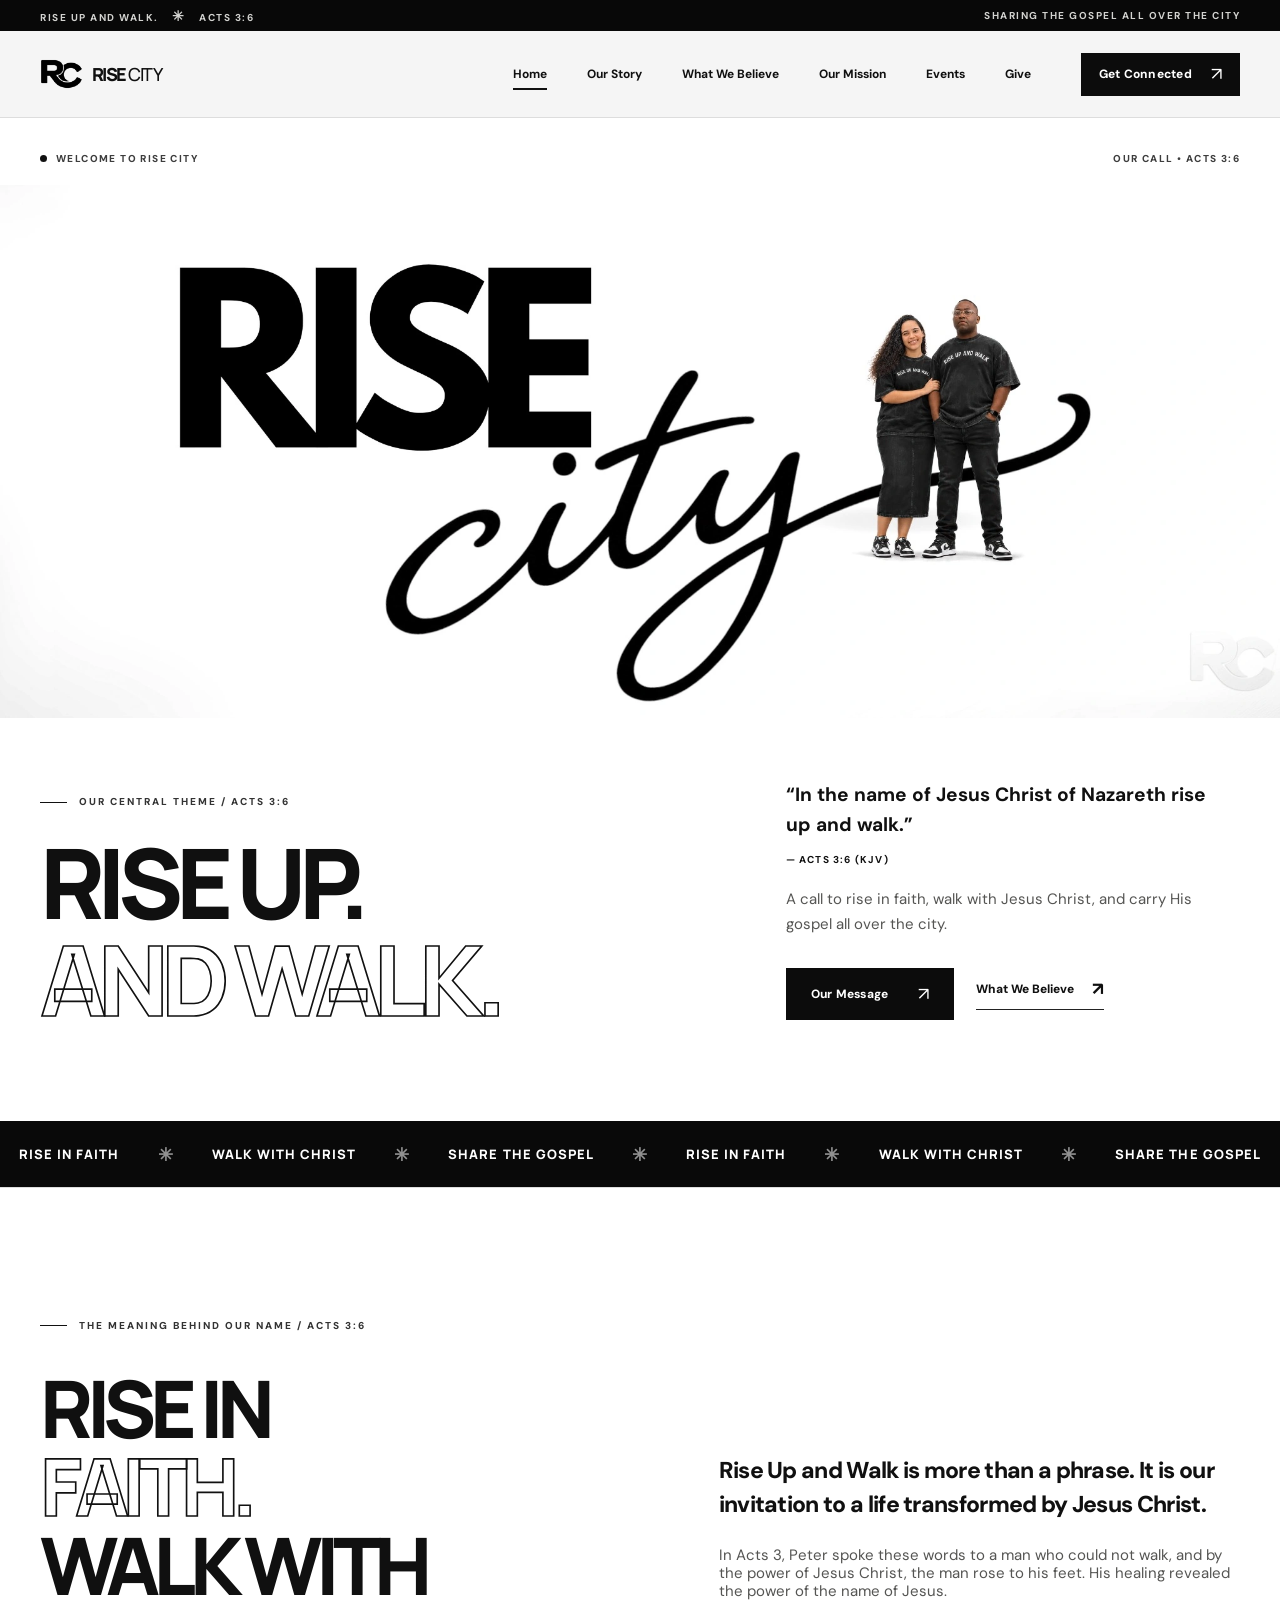
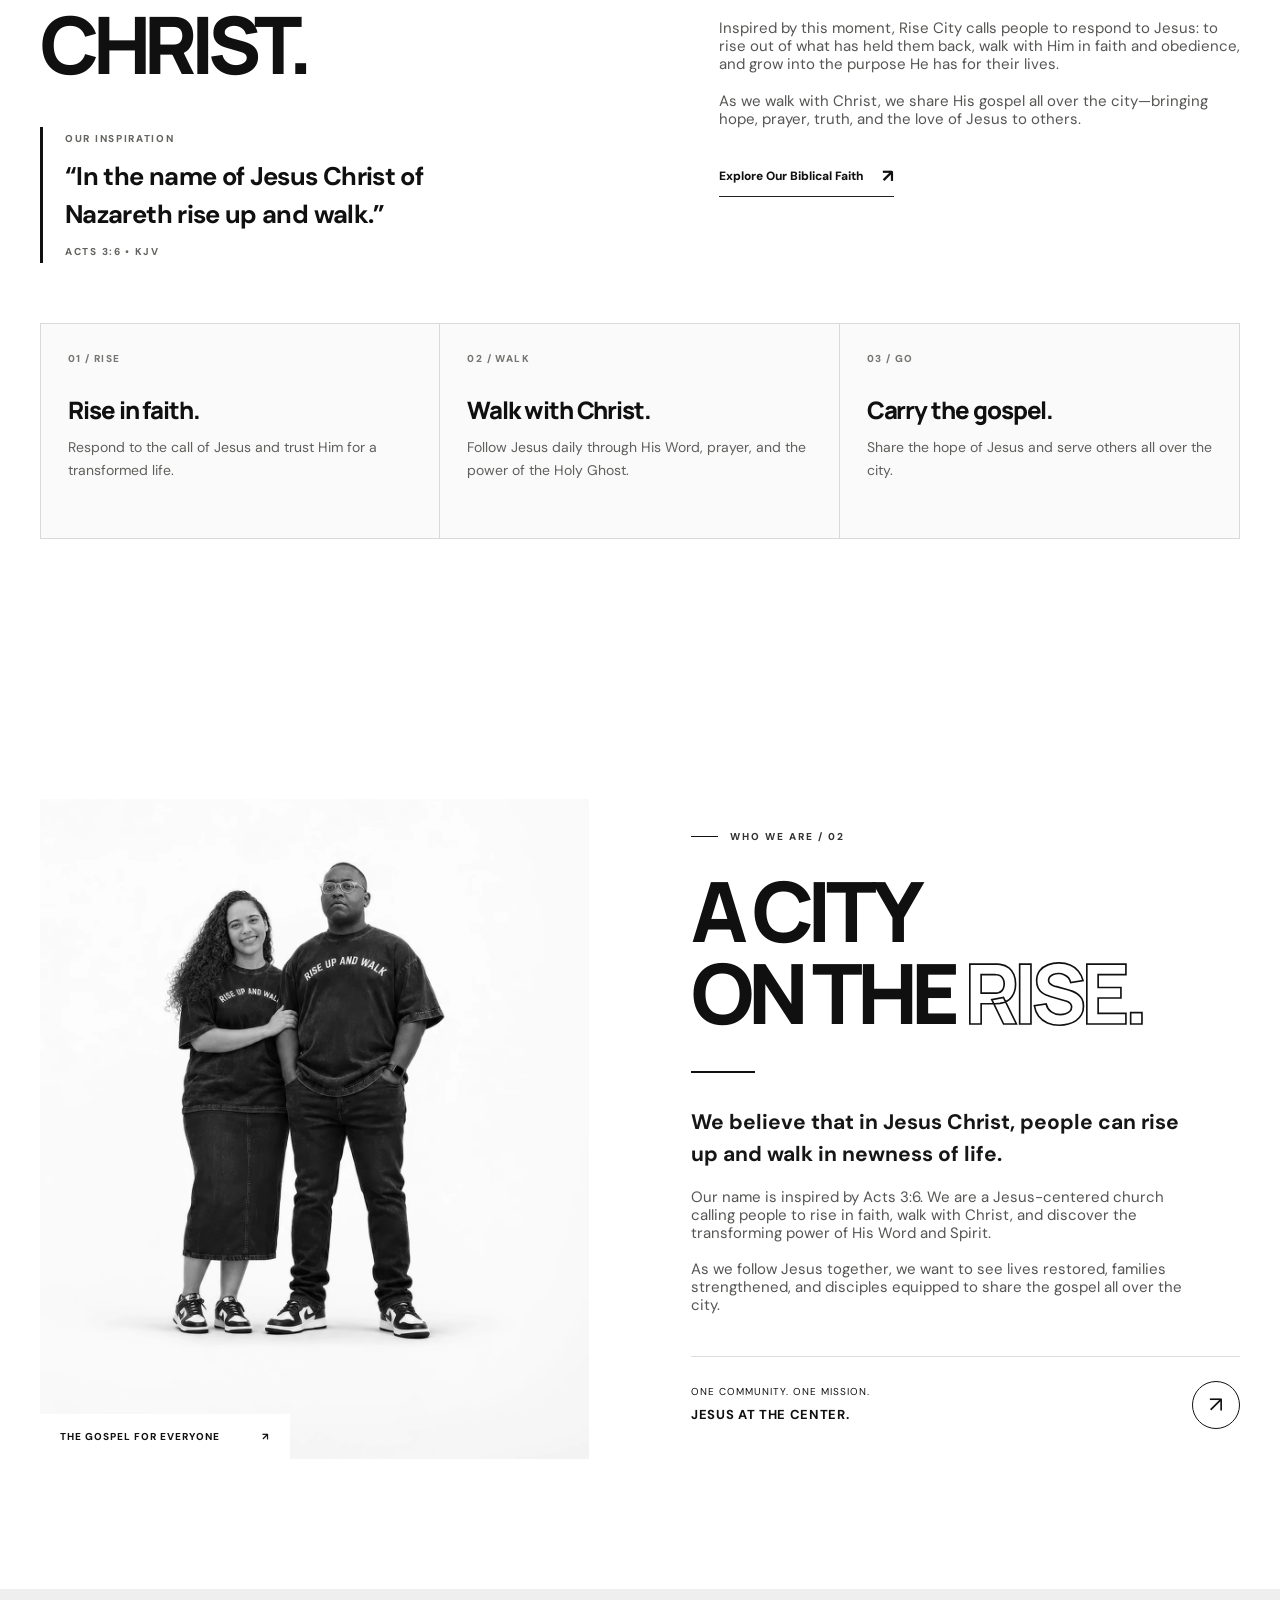
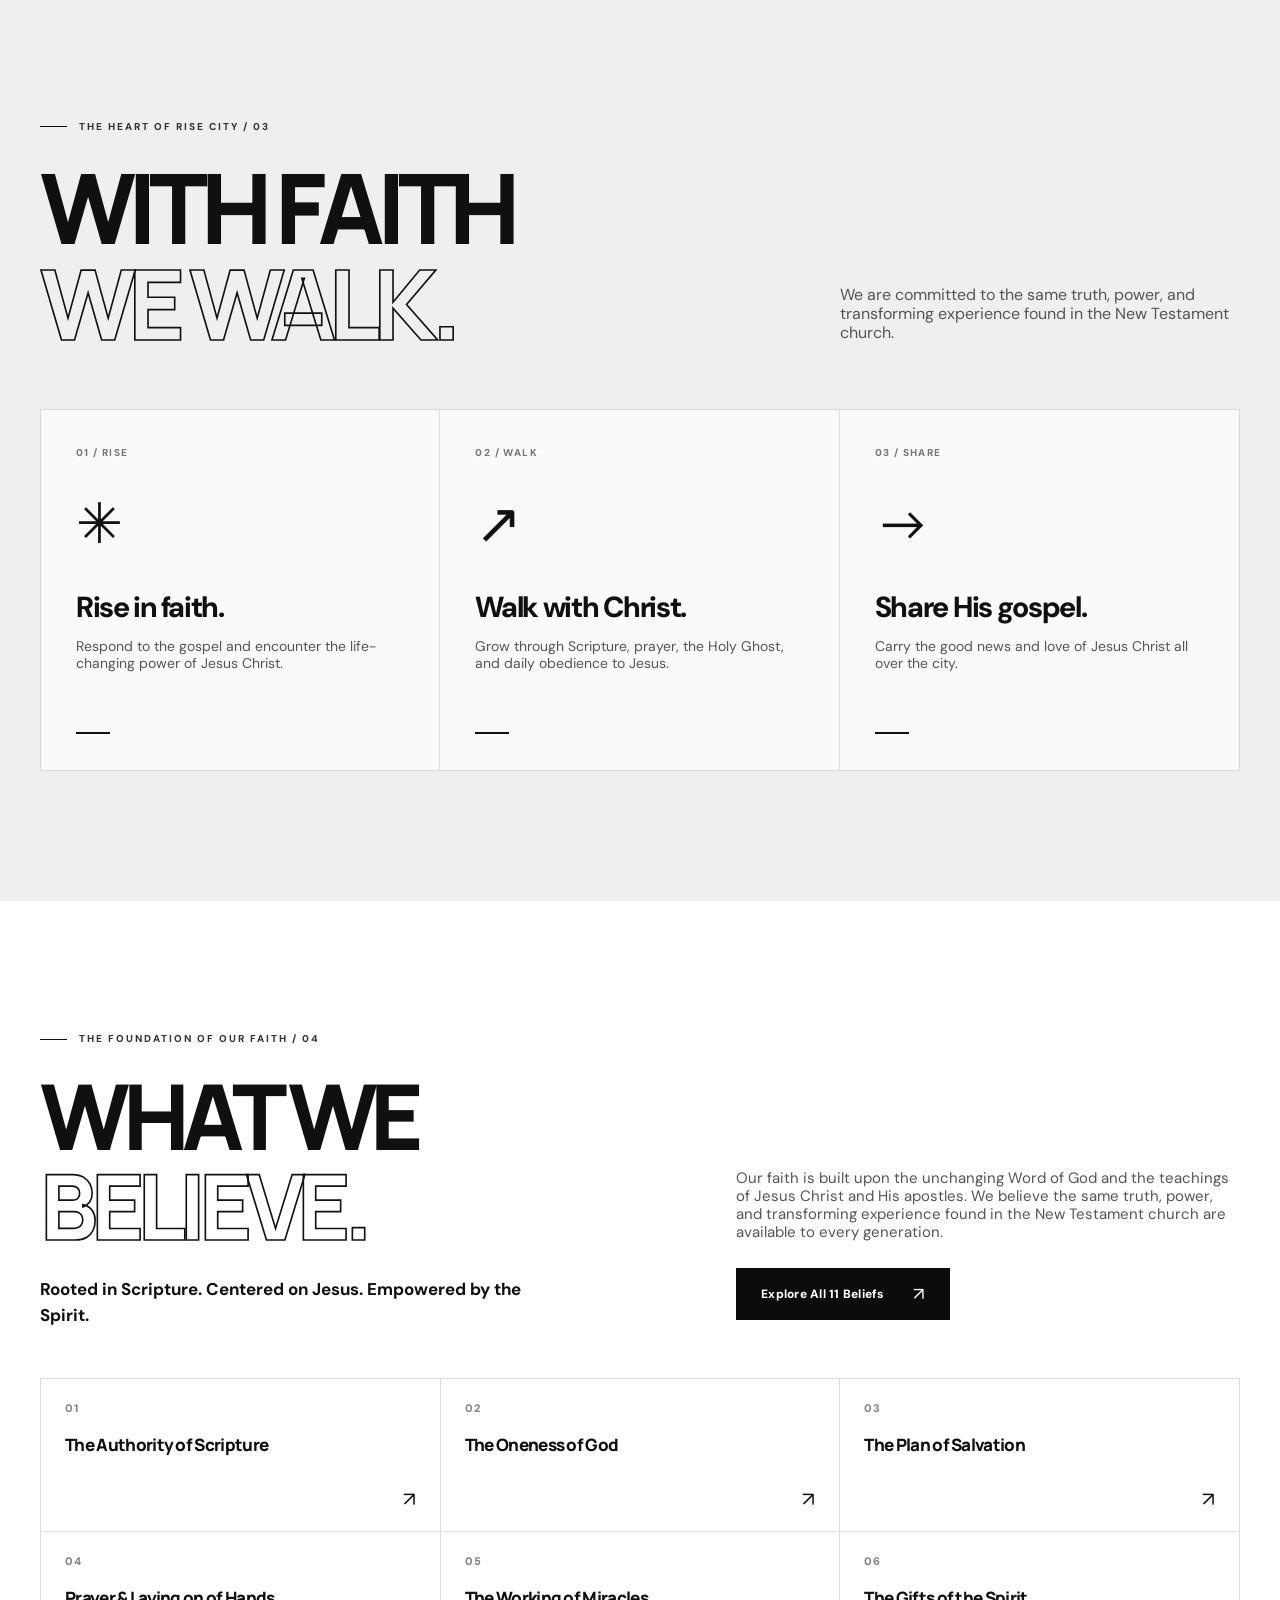
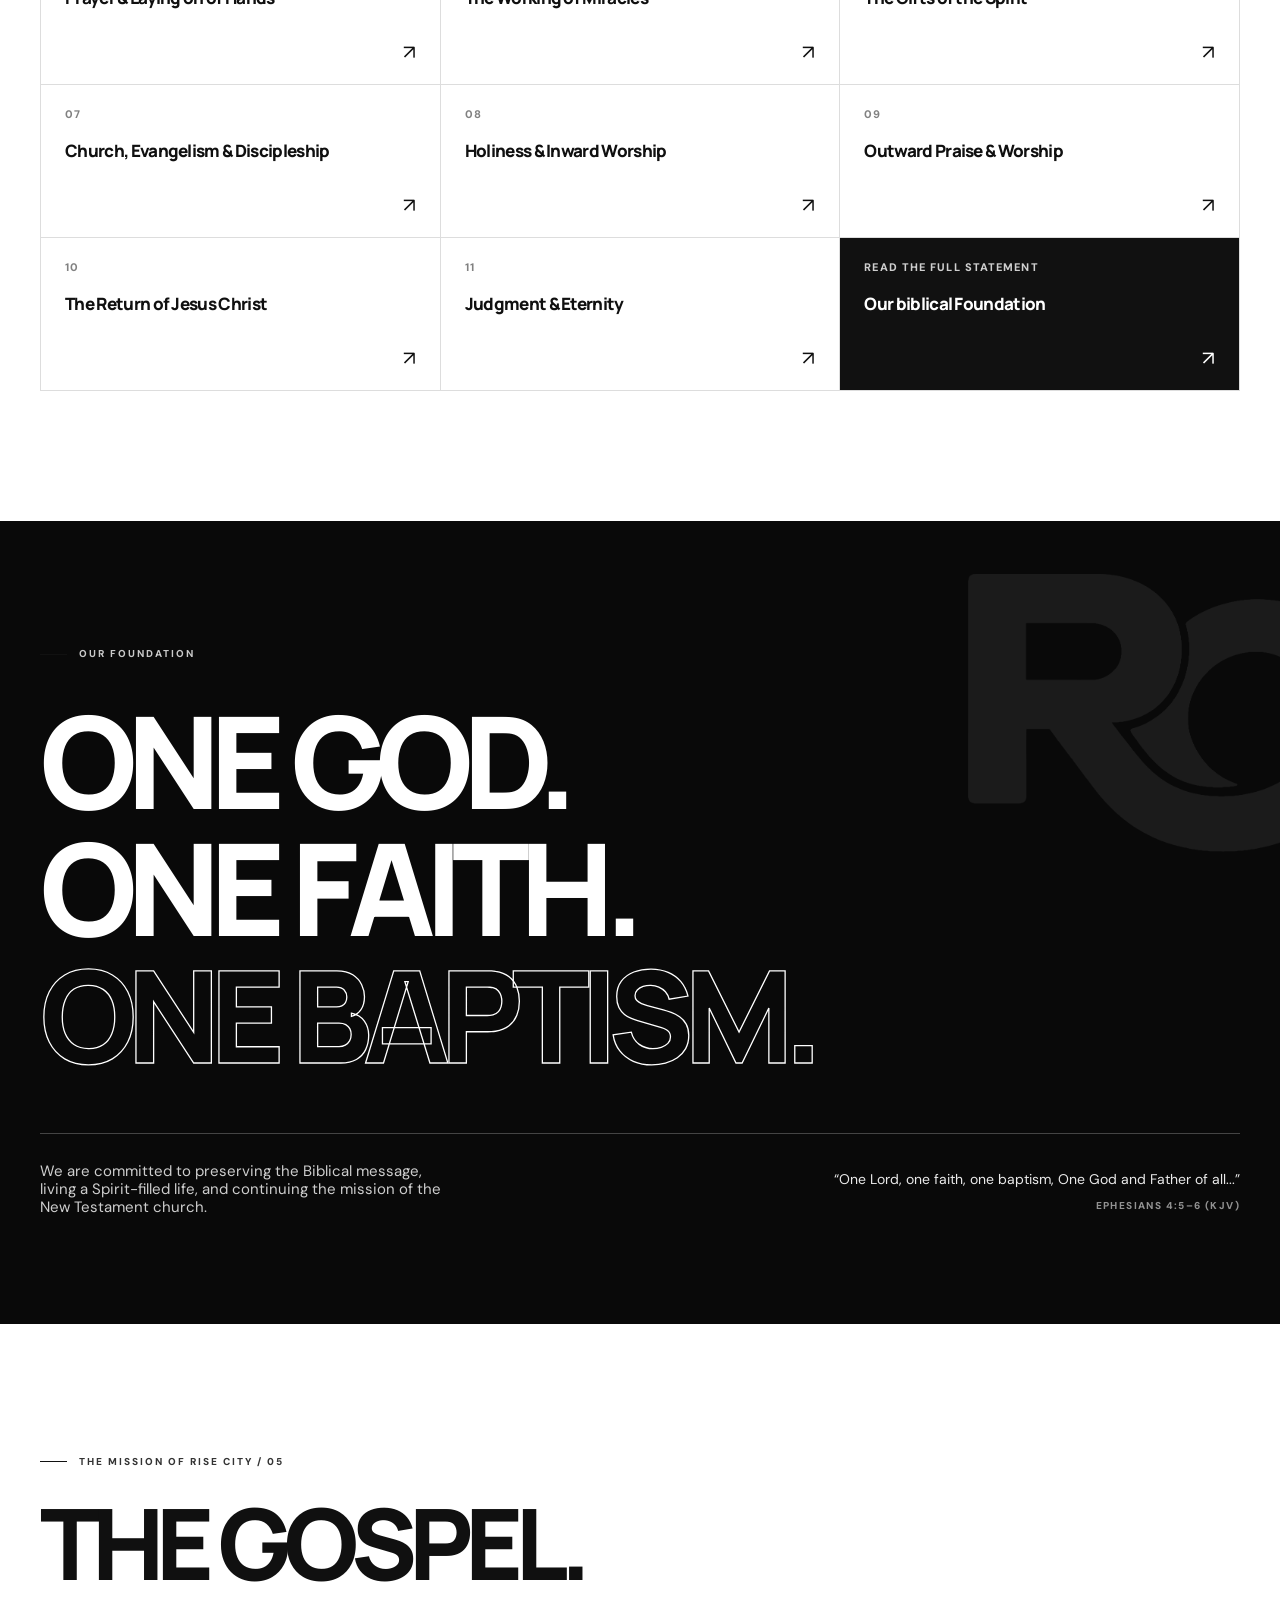
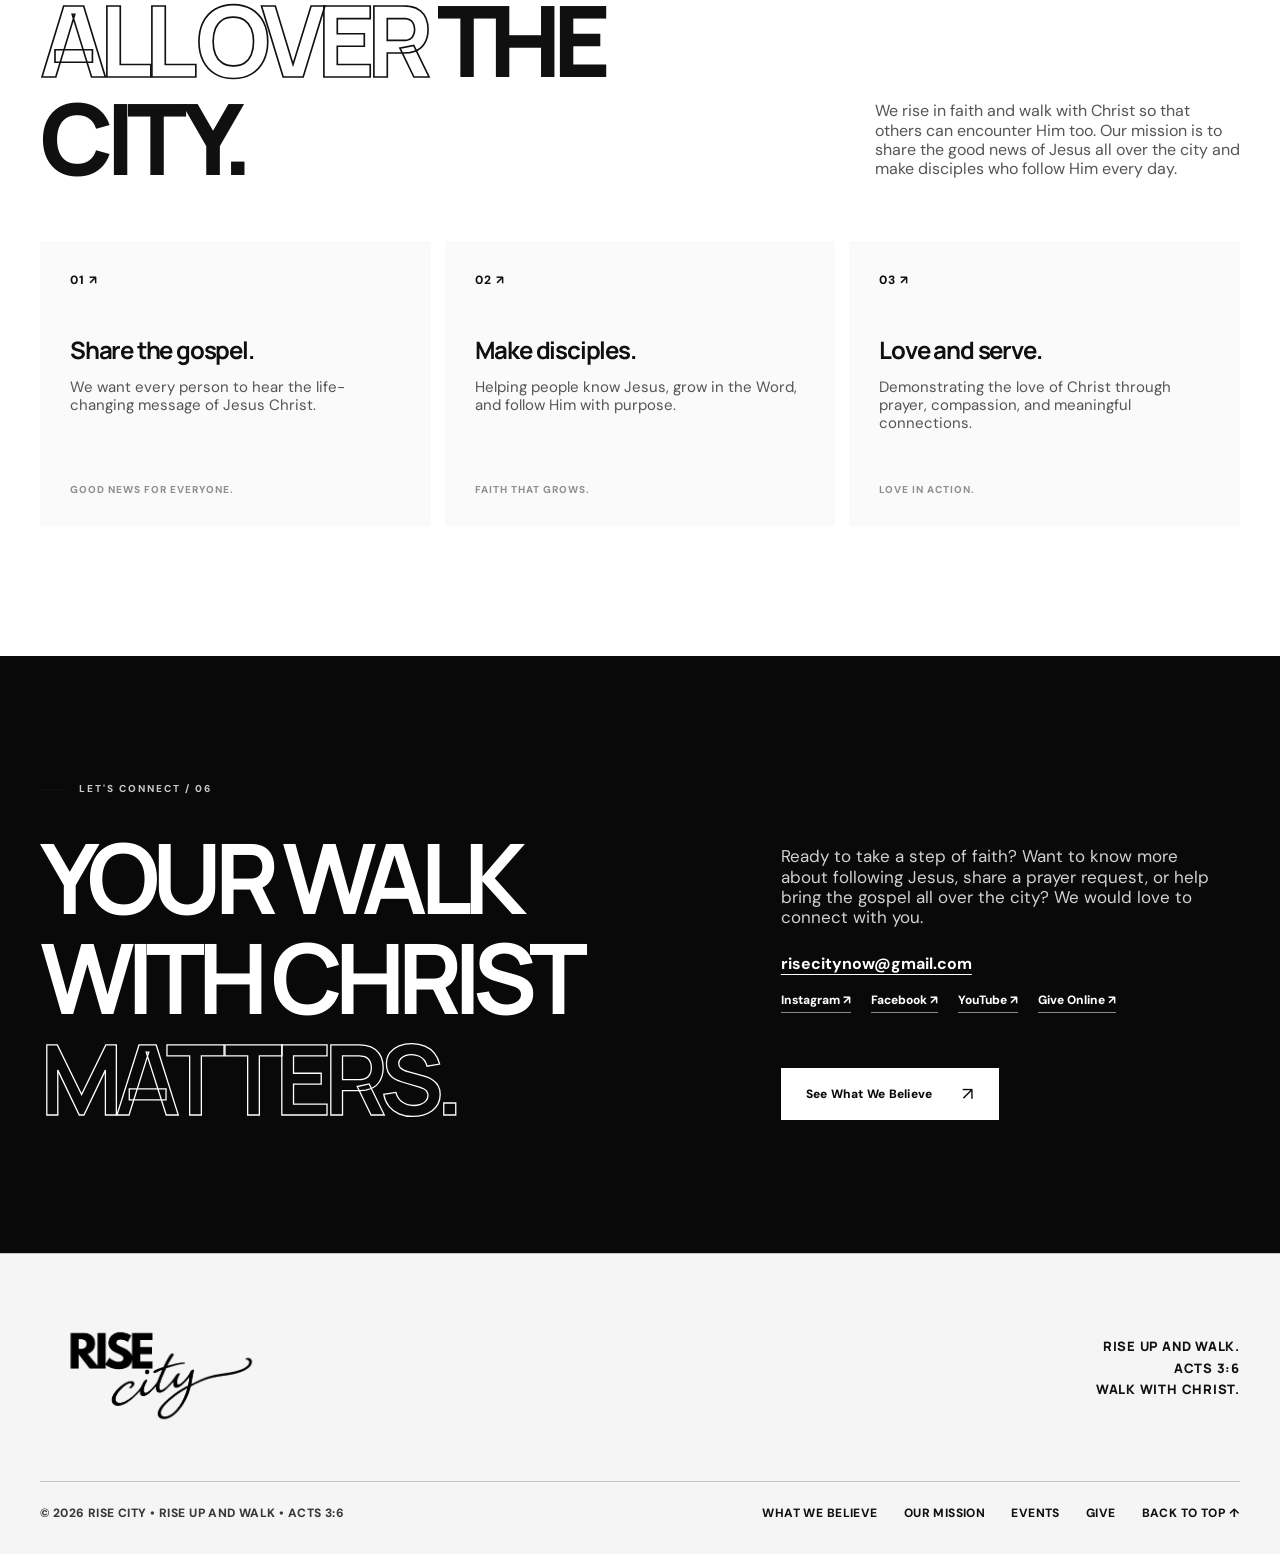
==== commit b9e13ab9: "Update index.html" ====
--- a/index.html
+++ b/index.html
@@ -5,7 +5,7 @@
 <meta charset="utf-8"/>
 <meta content="width=device-width, initial-scale=1" name="viewport"/>
 <meta content="#eeeeee" name="theme-color"/>
-<meta content="Rise City is an Biblicalic community built around the call of Acts 3:6: Rise up and walk with Christ. Sharing the gospel all over the city." name="description"/>
+<meta content="Rise City is an biblical community built around the call of Acts 3:6: Rise up and walk with Christ. Sharing the gospel all over the city." name="description"/>
 <meta content="Rise City | Rise Up and Walk" property="og:title"/>
 <meta content="Rise Up and Walk. Acts 3:6. Rise in faith, walk with Christ, and share His gospel all over the city." property="og:description"/>
 <meta content="website" property="og:type"/>
@@ -67,7 +67,7 @@
 <p>In Acts 3, Peter spoke these words to a man who could not walk, and by the power of Jesus Christ, the man rose to his feet. His healing revealed the power of the name of Jesus.</p>
 <p>Inspired by this moment, Rise City calls people to respond to Jesus: to rise out of what has held them back, walk with Him in faith and obedience, and grow into the purpose He has for their lives.</p>
 <p>As we walk with Christ, we share His gospel all over the city—bringing hope, prayer, truth, and the love of Jesus to others.</p>
-<a class="text-link" href="beliefs.html">Explore Our Biblicalic Faith <span aria-hidden="true">↗</span></a>
+<a class="text-link" href="beliefs.html">Explore Our biblical Faith <span aria-hidden="true">↗</span></a>
 </div>
 </div>
 <div aria-label="Our threefold response" class="calling-steps">
@@ -77,7 +77,7 @@
 </div>
 </div>
 </section>
-<section aria-labelledby="story-heading" class="story section-pad" id="our-story"><div class="wrap story-grid"><div class="story-image-wrap"><img alt="Two people wearing Rise Up and Walk shirts" height="1560" loading="lazy" src="assets/rise-city-people.webp" width="1200"/><span class="image-corner">THE GOSPEL FOR EVERYONE <span aria-hidden="true">↗</span></span></div><div class="story-copy"><div class="section-kicker"><span class="line-mark"></span> WHO WE ARE / 02</div><h2 class="display" id="story-heading">A CITY<br/>ON THE <span class="outline-word">RISE.</span></h2><div class="short-rule"></div><p class="lead">We believe that in Jesus Christ, people can rise up and walk in newness of life.</p><p>Our name is inspired by Acts 3:6. We are a Jesus-centered Biblicalic community calling people to rise in faith, walk with Christ, and discover the transforming power of His Word and Spirit.</p><p>As we follow Jesus together, we want to see lives restored, families strengthened, and disciples equipped to share the gospel all over the city.</p><div class="story-footer"><span>ONE CHURCH. ONE MISSION.<br/><strong>JESUS AT THE CENTER.</strong></span><a aria-label="Explore our mission" class="arrow-circle" href="#mission">↗</a></div></div></div></section>
+<section aria-labelledby="story-heading" class="story section-pad" id="our-story"><div class="wrap story-grid"><div class="story-image-wrap"><img alt="Two people wearing Rise Up and Walk shirts" height="1560" loading="lazy" src="assets/rise-city-people.webp" width="1200"/><span class="image-corner">THE GOSPEL FOR EVERYONE <span aria-hidden="true">↗</span></span></div><div class="story-copy"><div class="section-kicker"><span class="line-mark"></span> WHO WE ARE / 02</div><h2 class="display" id="story-heading">A CITY<br/>ON THE <span class="outline-word">RISE.</span></h2><div class="short-rule"></div><p class="lead">We believe that in Jesus Christ, people can rise up and walk in newness of life.</p><p>Our name is inspired by Acts 3:6. We are a Jesus-centered biblical community calling people to rise in faith, walk with Christ, and discover the transforming power of His Word and Spirit.</p><p>As we follow Jesus together, we want to see lives restored, families strengthened, and disciples equipped to share the gospel all over the city.</p><div class="story-footer"><span>ONE CHURCH. ONE MISSION.<br/><strong>JESUS AT THE CENTER.</strong></span><a aria-label="Explore our mission" class="arrow-circle" href="#mission">↗</a></div></div></div></section>
 <section aria-labelledby="heart-heading" class="pillars section-pad" id="our-heart"><div class="wrap"><div class="split-heading"><div><div class="section-kicker"><span class="line-mark"></span> THE HEART OF RISE CITY / 03</div><h2 class="display" id="heart-heading">A FAITH<br/><span class="outline-word">WE WALK.</span></h2></div><p>We are committed to the same truth, power, and transforming experience found in the New Testament church.</p></div><div class="pillar-grid"><article class="pillar"><span class="pillar-no">01 / RISE</span><div class="pillar-symbol">✳</div><h3>Rise in faith.</h3><p>Respond to the gospel and encounter the life-changing power of Jesus Christ.</p><span class="pillar-line"></span></article><article class="pillar"><span class="pillar-no">02 / WALK</span><div class="pillar-symbol">↗</div><h3>Walk with Christ.</h3><p>Grow through Scripture, prayer, the Holy Ghost, and daily obedience to Jesus.</p><span class="pillar-line"></span></article><article class="pillar"><span class="pillar-no">03 / SHARE</span><div class="pillar-symbol">→</div><h3>Share His gospel.</h3><p>Carry the good news and love of Jesus Christ all over the city.</p><span class="pillar-line"></span></article></div></div></section>
 <section aria-labelledby="beliefs-heading" class="beliefs-preview section-pad" id="beliefs"><div class="wrap"><div class="section-kicker"><span class="line-mark"></span> THE FOUNDATION OF OUR FAITH / 04</div><div class="believers-intro"><div><h2 class="display" id="beliefs-heading">WHAT WE<br/><span class="outline-word">BELIEVE.</span></h2><p class="lead">Rooted in Scripture. Centered on Jesus. Empowered by the Spirit.</p></div><div class="intro-right"><p>Our faith is built upon the unchanging Word of God and the teachings of Jesus Christ and His apostles. We believe the same truth, power, and transforming experience found in the New Testament church are available to every generation.</p><a class="btn btn-black" href="beliefs.html">Explore All 11 Beliefs <span aria-hidden="true">↗</span></a></div></div><div class="belief-link-grid">
 <a class="belief-link" href="beliefs.html#scripture"><span>01</span><strong>The Authority of Scripture</strong><b>↗</b></a>
@@ -91,9 +91,9 @@
 <a class="belief-link" href="beliefs.html#praise"><span>09</span><strong>Outward Praise &amp; Worship</strong><b>↗</b></a>
 <a class="belief-link" href="beliefs.html#return"><span>10</span><strong>The Return of Jesus Christ</strong><b>↗</b></a>
 <a class="belief-link" href="beliefs.html#eternity"><span>11</span><strong>Judgment &amp; Eternity</strong><b>↗</b></a>
-<a class="belief-link belief-link-all" href="beliefs.html"><span>READ THE FULL STATEMENT</span><strong>Our Biblicalic Foundation</strong><b>↗</b></a>
+<a class="belief-link belief-link-all" href="beliefs.html"><span>READ THE FULL STATEMENT</span><strong>Our biblical Foundation</strong><b>↗</b></a>
 </div></div></section>
-<section aria-labelledby="foundation-heading" class="foundation"><div class="wrap foundation-inner"><div class="section-kicker light-kicker"><span class="line-mark"></span> OUR FOUNDATION</div><h2 id="foundation-heading">ONE GOD.<br/>ONE FAITH.<br/><span>ONE BAPTISM.</span></h2><div class="foundation-bottom"><p>We are committed to preserving the Biblicalic message, living a Spirit-filled life, and continuing the mission of the New Testament church.</p><span>“One Lord, one faith, one baptism, One God and Father of all...”<br/><small>EPHESIANS 4:5–6 (KJV)</small></span></div><img alt="" aria-hidden="true" class="foundation-watermark" loading="lazy" src="assets/rc-monogram.png"/></div></section>
+<section aria-labelledby="foundation-heading" class="foundation"><div class="wrap foundation-inner"><div class="section-kicker light-kicker"><span class="line-mark"></span> OUR FOUNDATION</div><h2 id="foundation-heading">ONE GOD.<br/>ONE FAITH.<br/><span>ONE BAPTISM.</span></h2><div class="foundation-bottom"><p>We are committed to preserving the biblical message, living a Spirit-filled life, and continuing the mission of the New Testament church.</p><span>“One Lord, one faith, one baptism, One God and Father of all...”<br/><small>EPHESIANS 4:5–6 (KJV)</small></span></div><img alt="" aria-hidden="true" class="foundation-watermark" loading="lazy" src="assets/rc-monogram.png"/></div></section>
 <section aria-labelledby="mission-heading" class="visit section-pad" id="mission"><div class="wrap"><div class="section-kicker"><span class="line-mark"></span> THE MISSION OF RISE CITY / 05</div><div class="visit-intro"><h2 class="display" id="mission-heading">THE GOSPEL.<br/><span class="outline-word">ALL OVER</span> THE CITY.</h2><p>We rise in faith and walk with Christ so that others can encounter Him too. Our mission is to share the good news of Jesus all over the city and make disciples who follow Him every day.</p></div><div class="visit-grid"><article class="visit-card"><span class="visit-icon">01 ↗</span><h3>Share the gospel.</h3><p>We want every person to hear the life-changing message of Jesus Christ.</p><span class="under-label">GOOD NEWS FOR EVERYONE.</span></article><article class="visit-card"><span class="visit-icon">02 ↗</span><h3>Make disciples.</h3><p>Helping people know Jesus, grow in the Word, and follow Him with purpose.</p><span class="under-label">FAITH THAT GROWS.</span></article><article class="visit-card"><span class="visit-icon">03 ↗</span><h3>Love and serve.</h3><p>Demonstrating the love of Christ through prayer, compassion, and meaningful connections.</p><span class="under-label">LOVE IN ACTION.</span></article></div></div></section>
 <section aria-labelledby="connect-heading" class="connect-section" id="connect"><div class="wrap connect-grid"><div><div class="section-kicker light-kicker"><span class="line-mark"></span> LET'S CONNECT / 06</div><h2 id="connect-heading">YOUR WALK<br/>WITH CHRIST<br/><span>MATTERS.</span></h2></div><div class="connect-right"><p>Ready to take a step of faith? Want to know more about following Jesus, share a prayer request, or help bring the gospel all over the city? We would love to connect with you.</p><div class="contact-details" id="contact-details"><span class="contact-muted">Contact information and online links will be announced soon.</span></div><div class="social-links" id="social-links"></div><a class="btn btn-white" href="beliefs.html">See What We Believe <span aria-hidden="true">↗</span></a></div></div></section>
 </main>
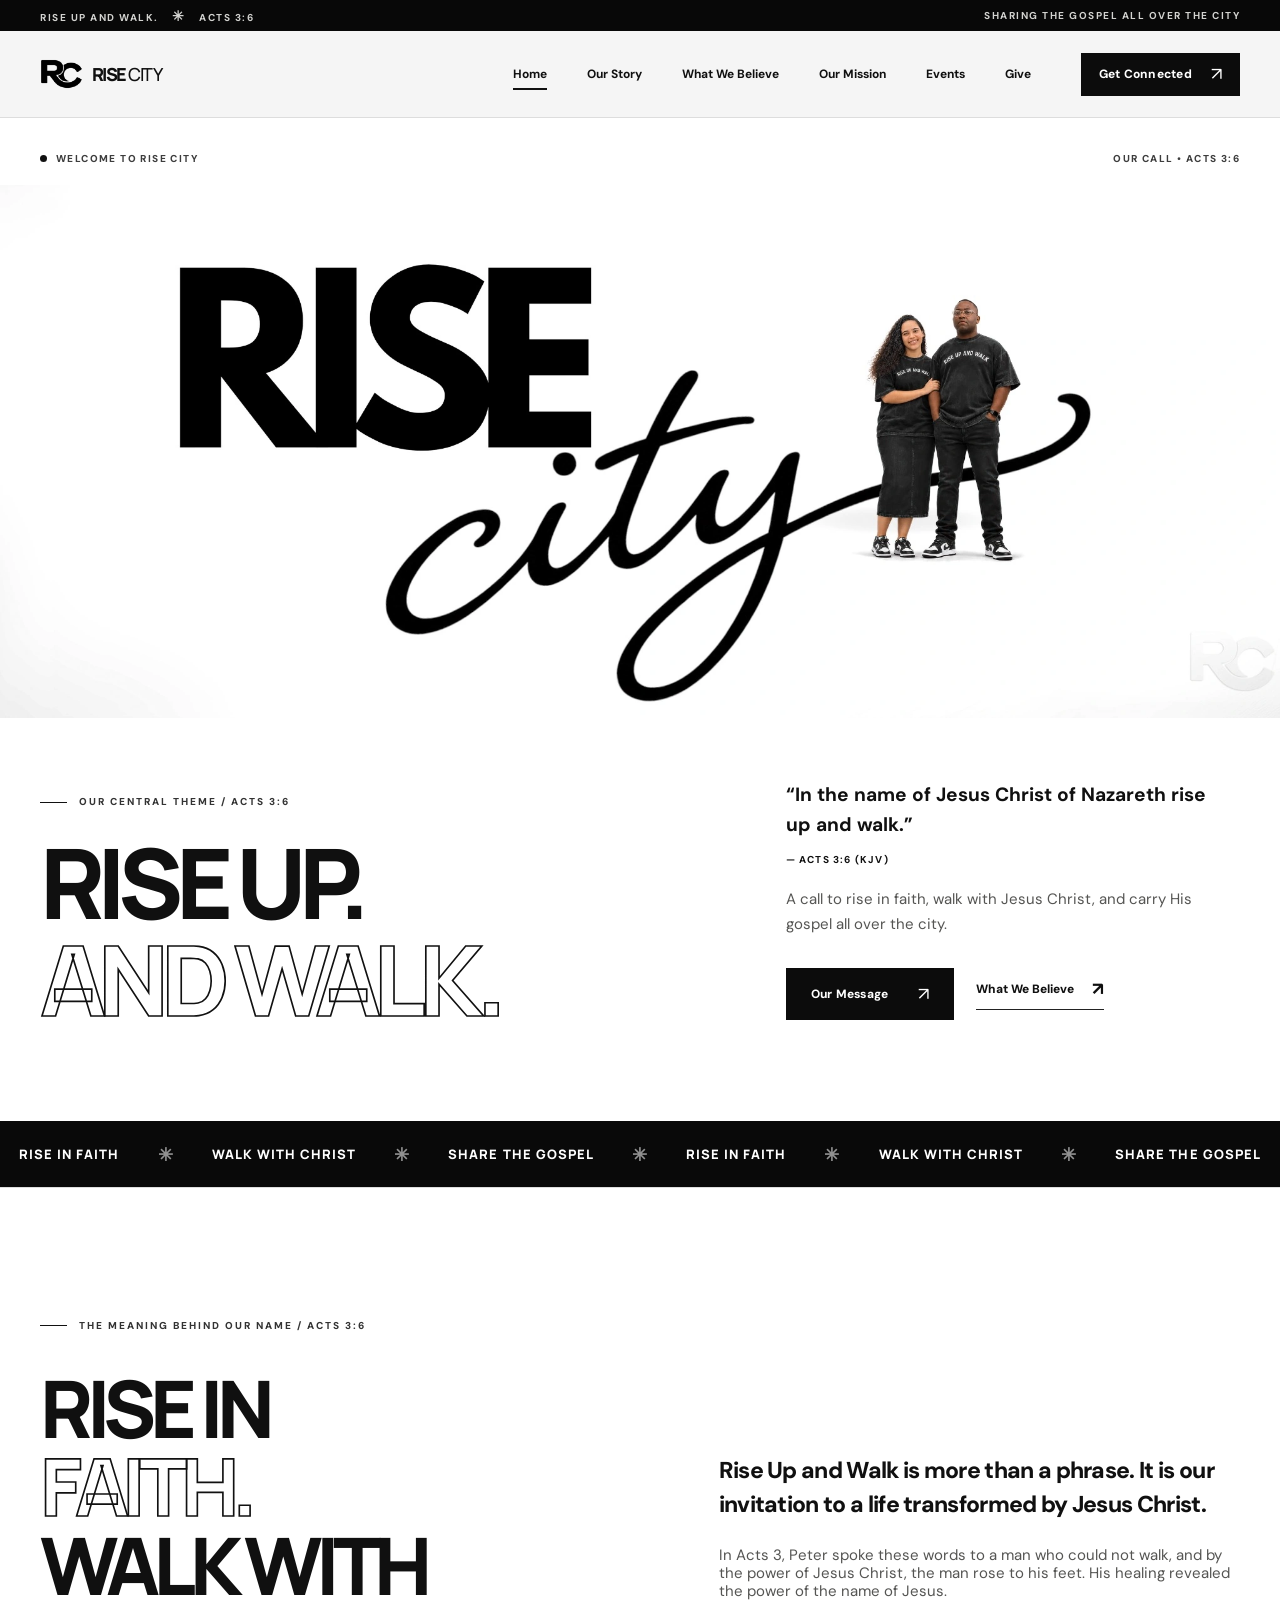
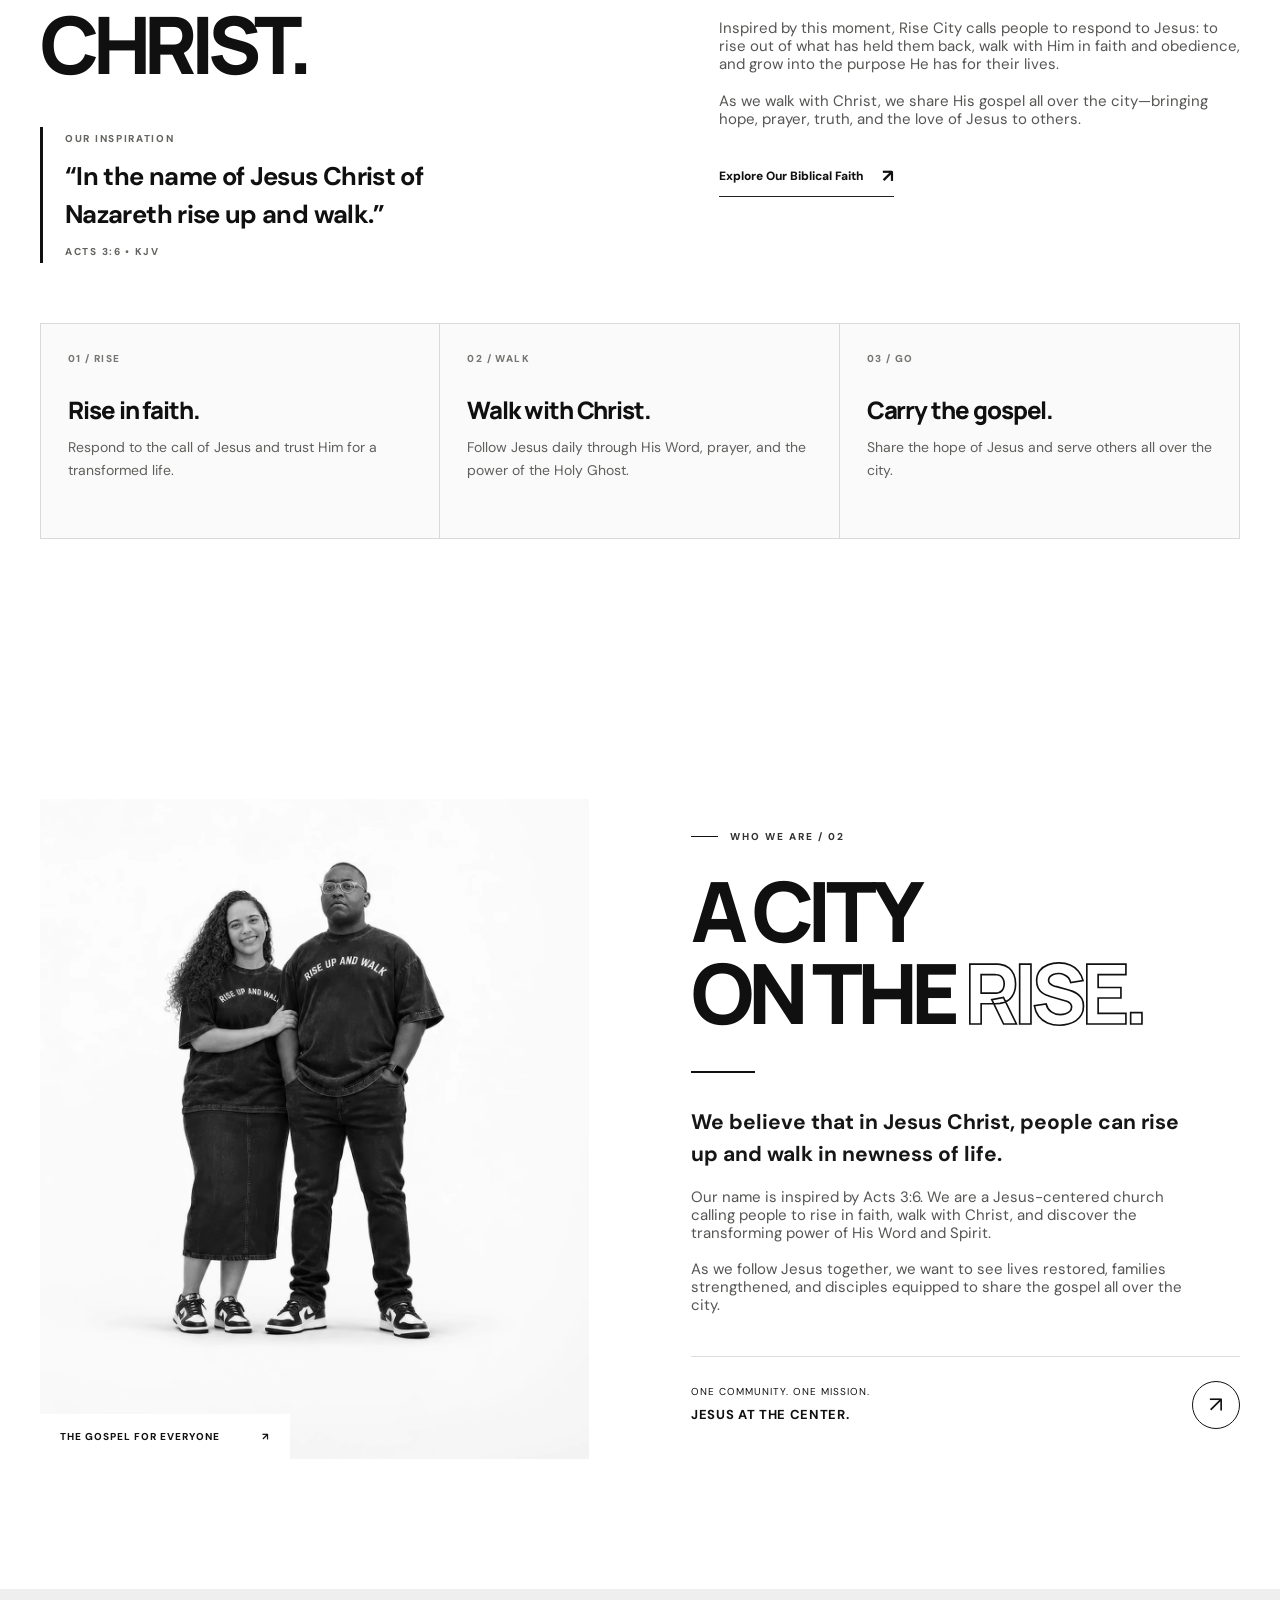
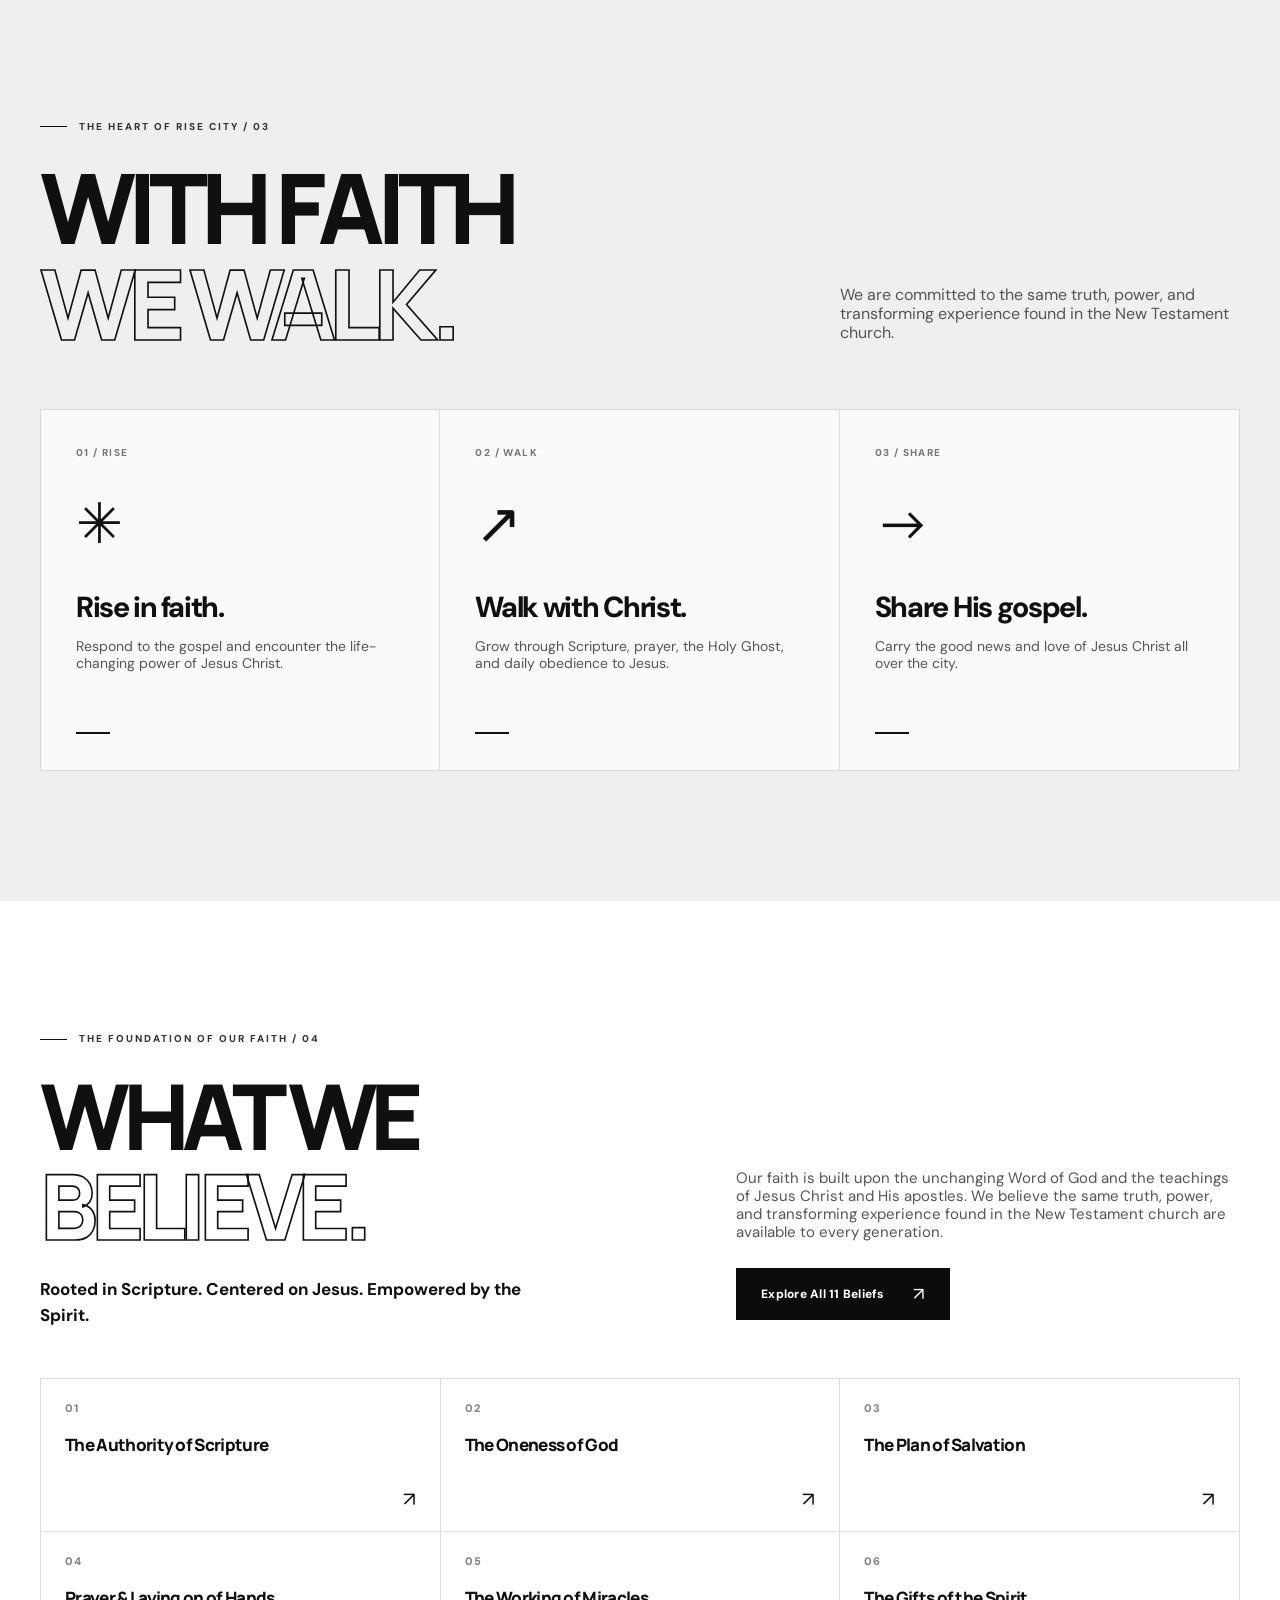
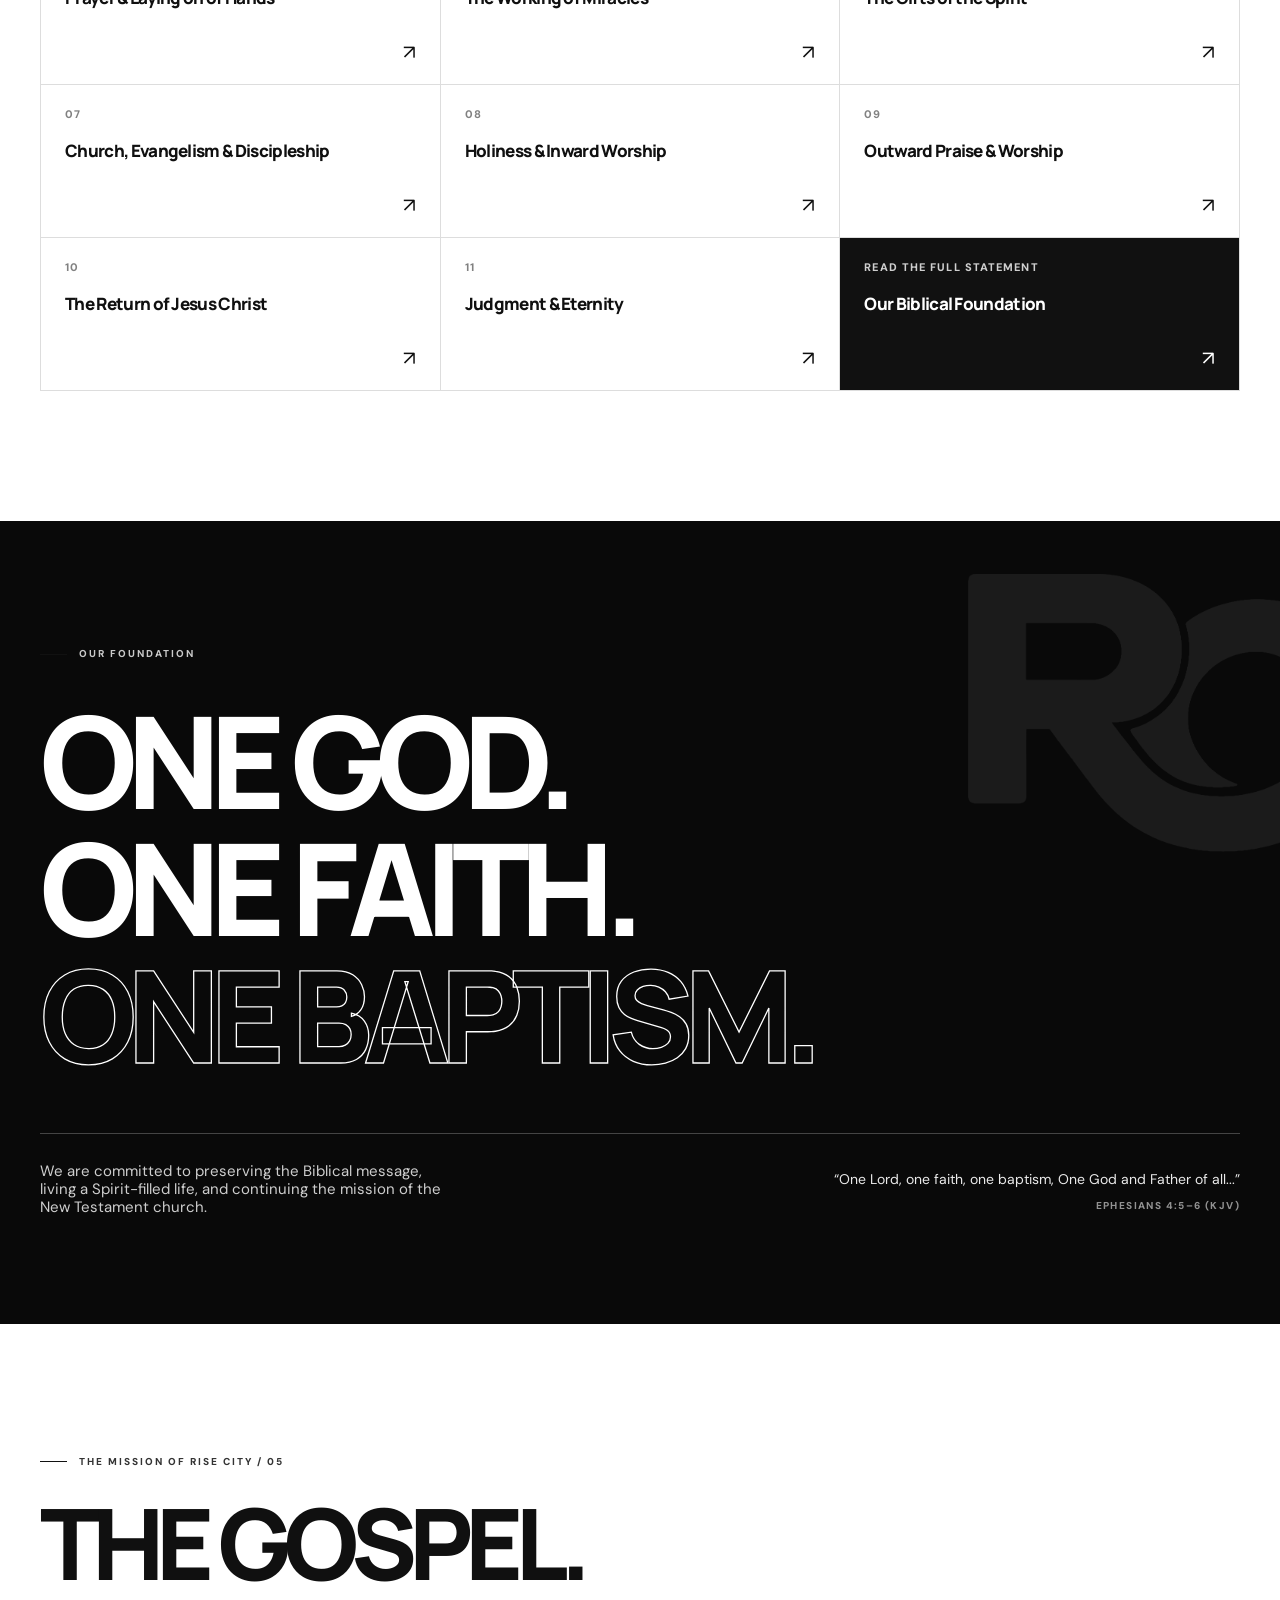
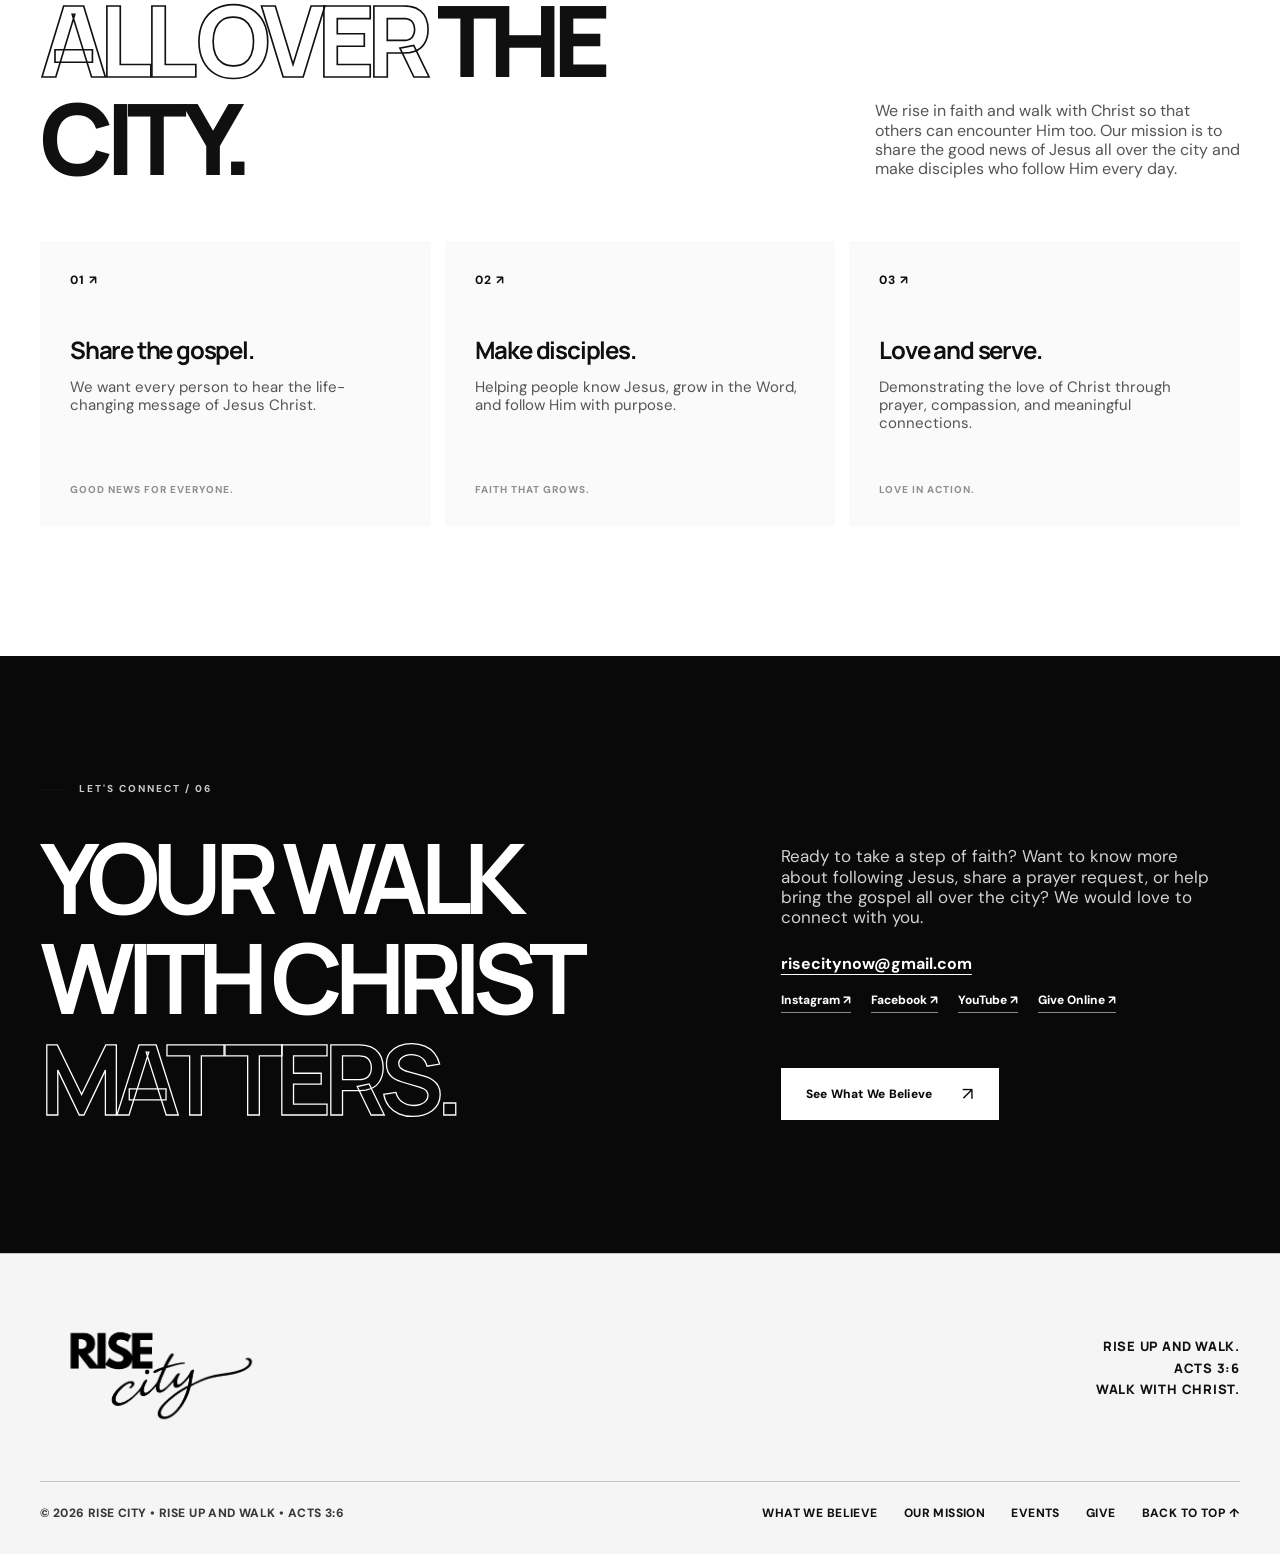
==== commit 0d06df82: "Correct capitalization of 'Biblical' in index.html" ====
--- a/index.html
+++ b/index.html
@@ -5,7 +5,7 @@
 <meta charset="utf-8"/>
 <meta content="width=device-width, initial-scale=1" name="viewport"/>
 <meta content="#eeeeee" name="theme-color"/>
-<meta content="Rise City is an biblical community built around the call of Acts 3:6: Rise up and walk with Christ. Sharing the gospel all over the city." name="description"/>
+<meta content="Rise City is an Biblical community built around the call of Acts 3:6: Rise up and walk with Christ. Sharing the gospel all over the city." name="description"/>
 <meta content="Rise City | Rise Up and Walk" property="og:title"/>
 <meta content="Rise Up and Walk. Acts 3:6. Rise in faith, walk with Christ, and share His gospel all over the city." property="og:description"/>
 <meta content="website" property="og:type"/>
@@ -67,7 +67,7 @@
 <p>In Acts 3, Peter spoke these words to a man who could not walk, and by the power of Jesus Christ, the man rose to his feet. His healing revealed the power of the name of Jesus.</p>
 <p>Inspired by this moment, Rise City calls people to respond to Jesus: to rise out of what has held them back, walk with Him in faith and obedience, and grow into the purpose He has for their lives.</p>
 <p>As we walk with Christ, we share His gospel all over the city—bringing hope, prayer, truth, and the love of Jesus to others.</p>
-<a class="text-link" href="beliefs.html">Explore Our biblical Faith <span aria-hidden="true">↗</span></a>
+<a class="text-link" href="beliefs.html">Explore Our Biblical Faith <span aria-hidden="true">↗</span></a>
 </div>
 </div>
 <div aria-label="Our threefold response" class="calling-steps">
@@ -77,7 +77,7 @@
 </div>
 </div>
 </section>
-<section aria-labelledby="story-heading" class="story section-pad" id="our-story"><div class="wrap story-grid"><div class="story-image-wrap"><img alt="Two people wearing Rise Up and Walk shirts" height="1560" loading="lazy" src="assets/rise-city-people.webp" width="1200"/><span class="image-corner">THE GOSPEL FOR EVERYONE <span aria-hidden="true">↗</span></span></div><div class="story-copy"><div class="section-kicker"><span class="line-mark"></span> WHO WE ARE / 02</div><h2 class="display" id="story-heading">A CITY<br/>ON THE <span class="outline-word">RISE.</span></h2><div class="short-rule"></div><p class="lead">We believe that in Jesus Christ, people can rise up and walk in newness of life.</p><p>Our name is inspired by Acts 3:6. We are a Jesus-centered biblical community calling people to rise in faith, walk with Christ, and discover the transforming power of His Word and Spirit.</p><p>As we follow Jesus together, we want to see lives restored, families strengthened, and disciples equipped to share the gospel all over the city.</p><div class="story-footer"><span>ONE CHURCH. ONE MISSION.<br/><strong>JESUS AT THE CENTER.</strong></span><a aria-label="Explore our mission" class="arrow-circle" href="#mission">↗</a></div></div></div></section>
+<section aria-labelledby="story-heading" class="story section-pad" id="our-story"><div class="wrap story-grid"><div class="story-image-wrap"><img alt="Two people wearing Rise Up and Walk shirts" height="1560" loading="lazy" src="assets/rise-city-people.webp" width="1200"/><span class="image-corner">THE GOSPEL FOR EVERYONE <span aria-hidden="true">↗</span></span></div><div class="story-copy"><div class="section-kicker"><span class="line-mark"></span> WHO WE ARE / 02</div><h2 class="display" id="story-heading">A CITY<br/>ON THE <span class="outline-word">RISE.</span></h2><div class="short-rule"></div><p class="lead">We believe that in Jesus Christ, people can rise up and walk in newness of life.</p><p>Our name is inspired by Acts 3:6. We are a Jesus-centered Biblical community calling people to rise in faith, walk with Christ, and discover the transforming power of His Word and Spirit.</p><p>As we follow Jesus together, we want to see lives restored, families strengthened, and disciples equipped to share the gospel all over the city.</p><div class="story-footer"><span>ONE CHURCH. ONE MISSION.<br/><strong>JESUS AT THE CENTER.</strong></span><a aria-label="Explore our mission" class="arrow-circle" href="#mission">↗</a></div></div></div></section>
 <section aria-labelledby="heart-heading" class="pillars section-pad" id="our-heart"><div class="wrap"><div class="split-heading"><div><div class="section-kicker"><span class="line-mark"></span> THE HEART OF RISE CITY / 03</div><h2 class="display" id="heart-heading">A FAITH<br/><span class="outline-word">WE WALK.</span></h2></div><p>We are committed to the same truth, power, and transforming experience found in the New Testament church.</p></div><div class="pillar-grid"><article class="pillar"><span class="pillar-no">01 / RISE</span><div class="pillar-symbol">✳</div><h3>Rise in faith.</h3><p>Respond to the gospel and encounter the life-changing power of Jesus Christ.</p><span class="pillar-line"></span></article><article class="pillar"><span class="pillar-no">02 / WALK</span><div class="pillar-symbol">↗</div><h3>Walk with Christ.</h3><p>Grow through Scripture, prayer, the Holy Ghost, and daily obedience to Jesus.</p><span class="pillar-line"></span></article><article class="pillar"><span class="pillar-no">03 / SHARE</span><div class="pillar-symbol">→</div><h3>Share His gospel.</h3><p>Carry the good news and love of Jesus Christ all over the city.</p><span class="pillar-line"></span></article></div></div></section>
 <section aria-labelledby="beliefs-heading" class="beliefs-preview section-pad" id="beliefs"><div class="wrap"><div class="section-kicker"><span class="line-mark"></span> THE FOUNDATION OF OUR FAITH / 04</div><div class="believers-intro"><div><h2 class="display" id="beliefs-heading">WHAT WE<br/><span class="outline-word">BELIEVE.</span></h2><p class="lead">Rooted in Scripture. Centered on Jesus. Empowered by the Spirit.</p></div><div class="intro-right"><p>Our faith is built upon the unchanging Word of God and the teachings of Jesus Christ and His apostles. We believe the same truth, power, and transforming experience found in the New Testament church are available to every generation.</p><a class="btn btn-black" href="beliefs.html">Explore All 11 Beliefs <span aria-hidden="true">↗</span></a></div></div><div class="belief-link-grid">
 <a class="belief-link" href="beliefs.html#scripture"><span>01</span><strong>The Authority of Scripture</strong><b>↗</b></a>
@@ -91,9 +91,9 @@
 <a class="belief-link" href="beliefs.html#praise"><span>09</span><strong>Outward Praise &amp; Worship</strong><b>↗</b></a>
 <a class="belief-link" href="beliefs.html#return"><span>10</span><strong>The Return of Jesus Christ</strong><b>↗</b></a>
 <a class="belief-link" href="beliefs.html#eternity"><span>11</span><strong>Judgment &amp; Eternity</strong><b>↗</b></a>
-<a class="belief-link belief-link-all" href="beliefs.html"><span>READ THE FULL STATEMENT</span><strong>Our biblical Foundation</strong><b>↗</b></a>
+<a class="belief-link belief-link-all" href="beliefs.html"><span>READ THE FULL STATEMENT</span><strong>Our Biblical Foundation</strong><b>↗</b></a>
 </div></div></section>
-<section aria-labelledby="foundation-heading" class="foundation"><div class="wrap foundation-inner"><div class="section-kicker light-kicker"><span class="line-mark"></span> OUR FOUNDATION</div><h2 id="foundation-heading">ONE GOD.<br/>ONE FAITH.<br/><span>ONE BAPTISM.</span></h2><div class="foundation-bottom"><p>We are committed to preserving the biblical message, living a Spirit-filled life, and continuing the mission of the New Testament church.</p><span>“One Lord, one faith, one baptism, One God and Father of all...”<br/><small>EPHESIANS 4:5–6 (KJV)</small></span></div><img alt="" aria-hidden="true" class="foundation-watermark" loading="lazy" src="assets/rc-monogram.png"/></div></section>
+<section aria-labelledby="foundation-heading" class="foundation"><div class="wrap foundation-inner"><div class="section-kicker light-kicker"><span class="line-mark"></span> OUR FOUNDATION</div><h2 id="foundation-heading">ONE GOD.<br/>ONE FAITH.<br/><span>ONE BAPTISM.</span></h2><div class="foundation-bottom"><p>We are committed to preserving the Biblical message, living a Spirit-filled life, and continuing the mission of the New Testament church.</p><span>“One Lord, one faith, one baptism, One God and Father of all...”<br/><small>EPHESIANS 4:5–6 (KJV)</small></span></div><img alt="" aria-hidden="true" class="foundation-watermark" loading="lazy" src="assets/rc-monogram.png"/></div></section>
 <section aria-labelledby="mission-heading" class="visit section-pad" id="mission"><div class="wrap"><div class="section-kicker"><span class="line-mark"></span> THE MISSION OF RISE CITY / 05</div><div class="visit-intro"><h2 class="display" id="mission-heading">THE GOSPEL.<br/><span class="outline-word">ALL OVER</span> THE CITY.</h2><p>We rise in faith and walk with Christ so that others can encounter Him too. Our mission is to share the good news of Jesus all over the city and make disciples who follow Him every day.</p></div><div class="visit-grid"><article class="visit-card"><span class="visit-icon">01 ↗</span><h3>Share the gospel.</h3><p>We want every person to hear the life-changing message of Jesus Christ.</p><span class="under-label">GOOD NEWS FOR EVERYONE.</span></article><article class="visit-card"><span class="visit-icon">02 ↗</span><h3>Make disciples.</h3><p>Helping people know Jesus, grow in the Word, and follow Him with purpose.</p><span class="under-label">FAITH THAT GROWS.</span></article><article class="visit-card"><span class="visit-icon">03 ↗</span><h3>Love and serve.</h3><p>Demonstrating the love of Christ through prayer, compassion, and meaningful connections.</p><span class="under-label">LOVE IN ACTION.</span></article></div></div></section>
 <section aria-labelledby="connect-heading" class="connect-section" id="connect"><div class="wrap connect-grid"><div><div class="section-kicker light-kicker"><span class="line-mark"></span> LET'S CONNECT / 06</div><h2 id="connect-heading">YOUR WALK<br/>WITH CHRIST<br/><span>MATTERS.</span></h2></div><div class="connect-right"><p>Ready to take a step of faith? Want to know more about following Jesus, share a prayer request, or help bring the gospel all over the city? We would love to connect with you.</p><div class="contact-details" id="contact-details"><span class="contact-muted">Contact information and online links will be announced soon.</span></div><div class="social-links" id="social-links"></div><a class="btn btn-white" href="beliefs.html">See What We Believe <span aria-hidden="true">↗</span></a></div></div></section>
 </main>
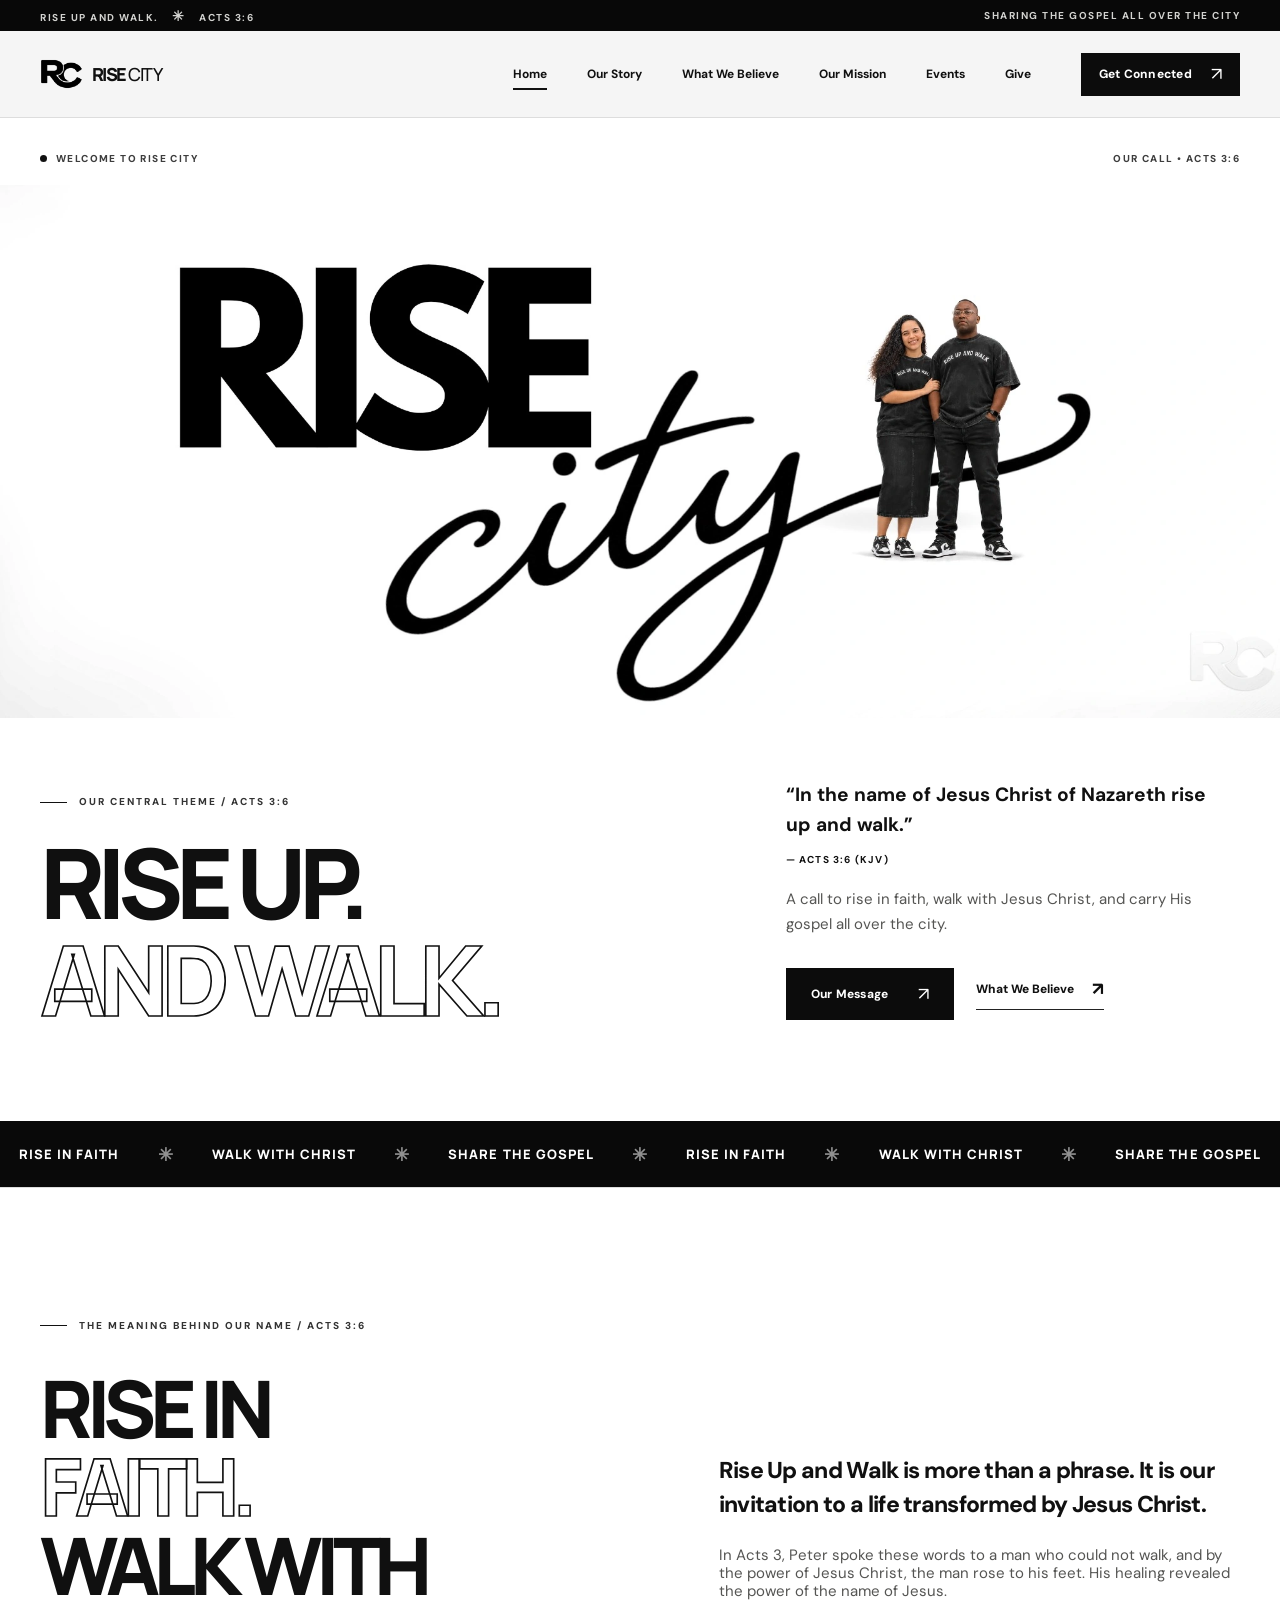
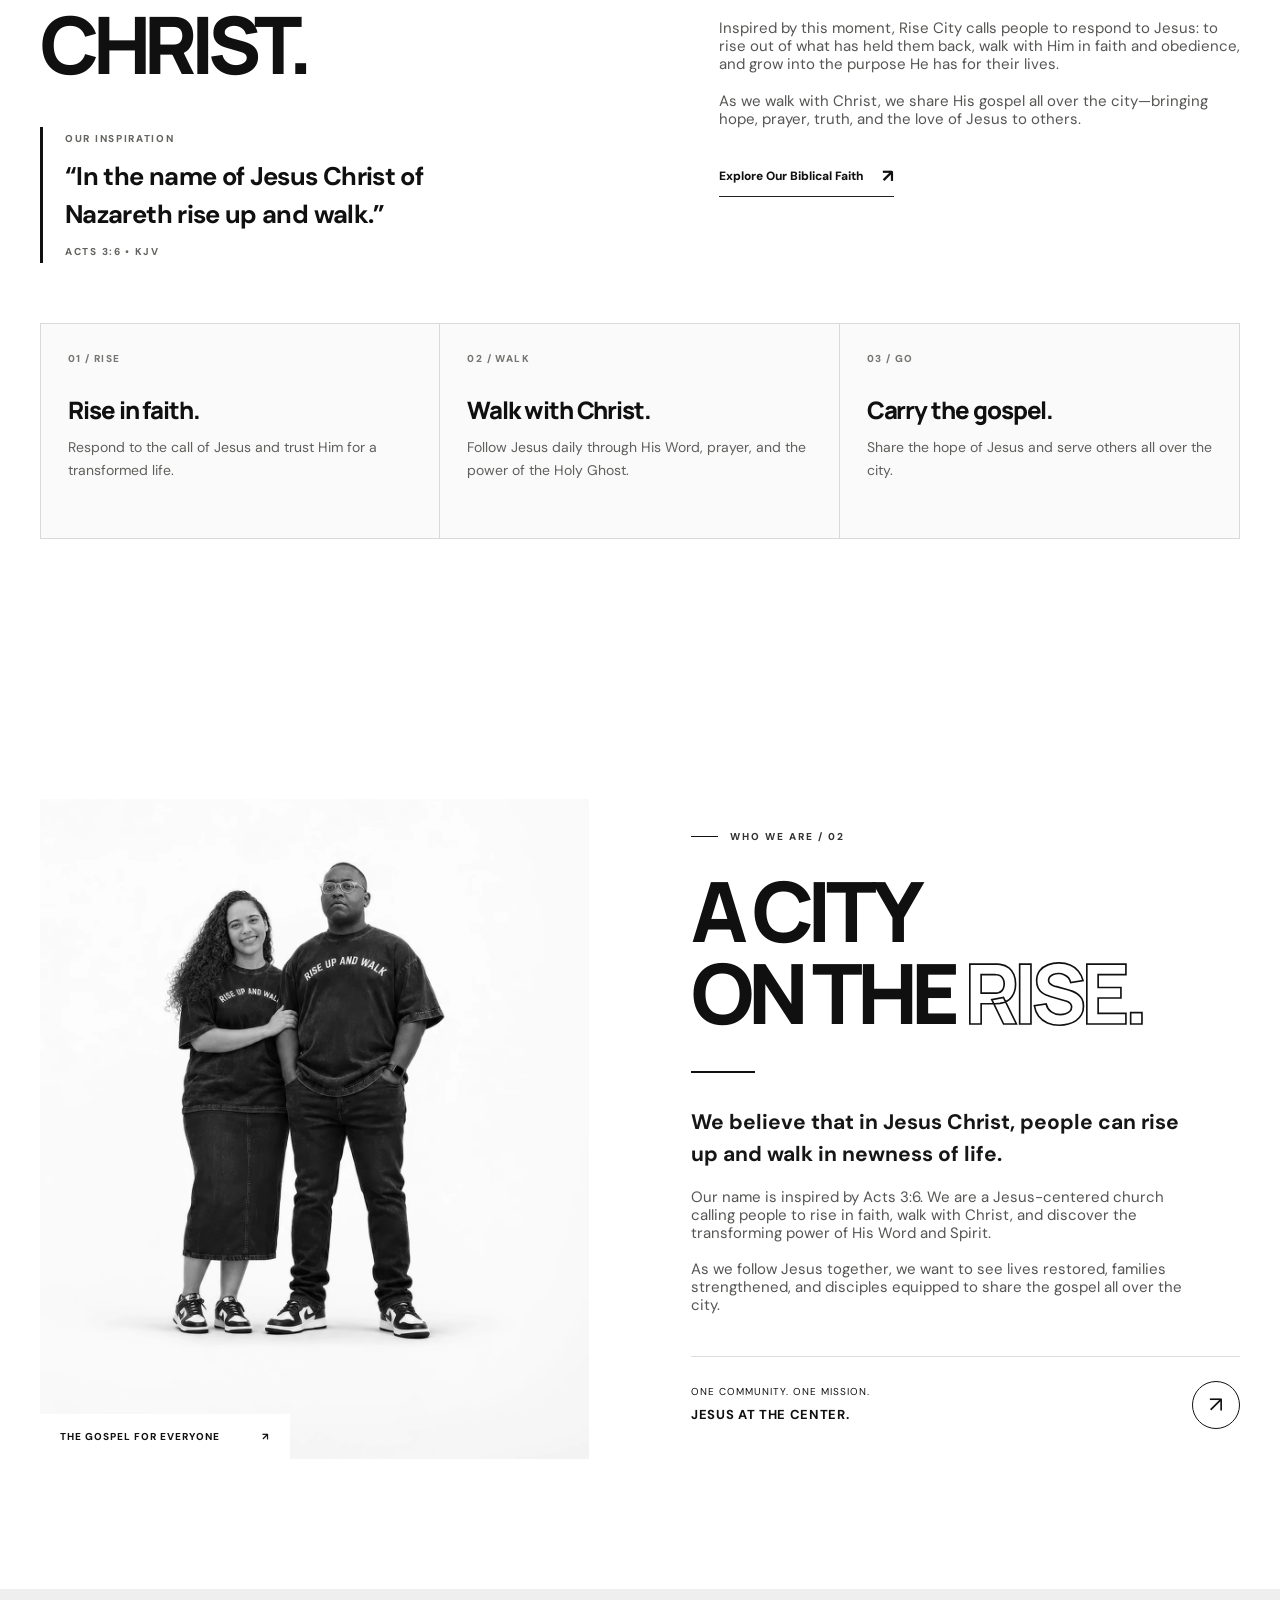
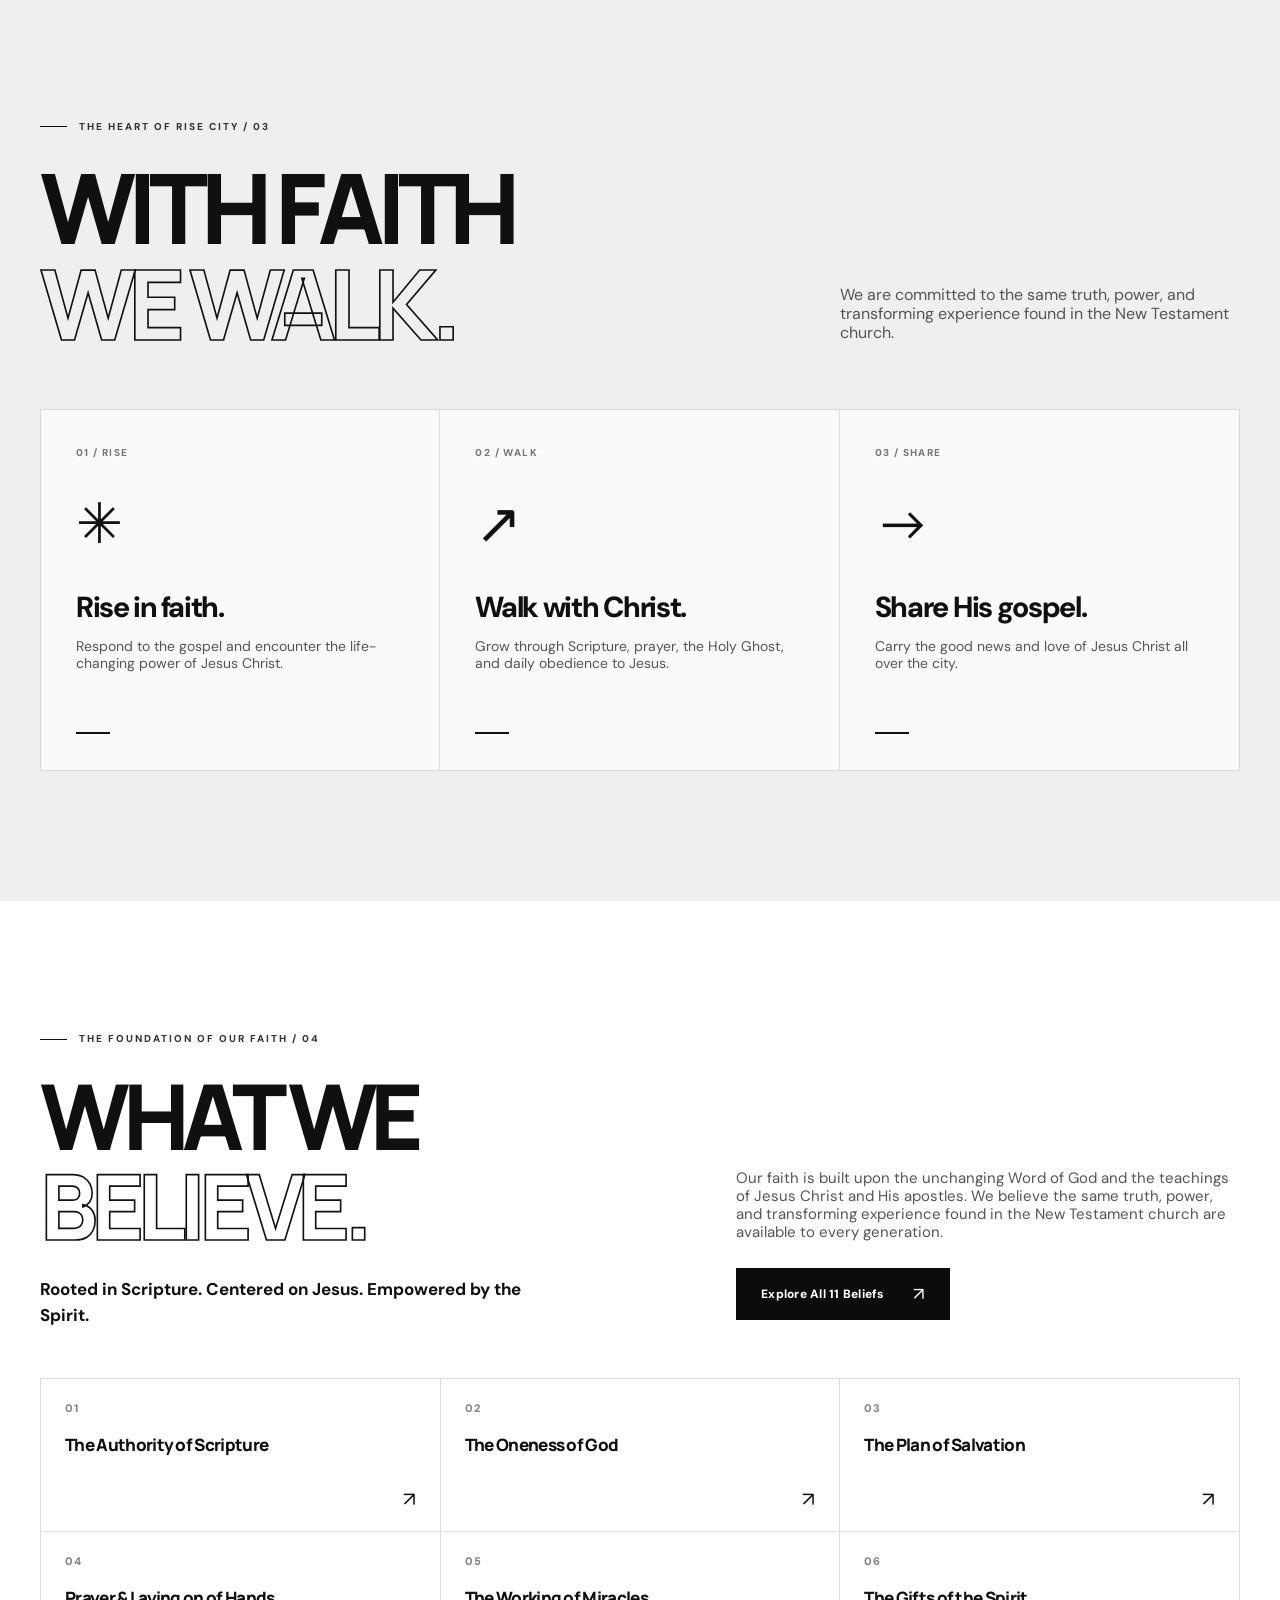
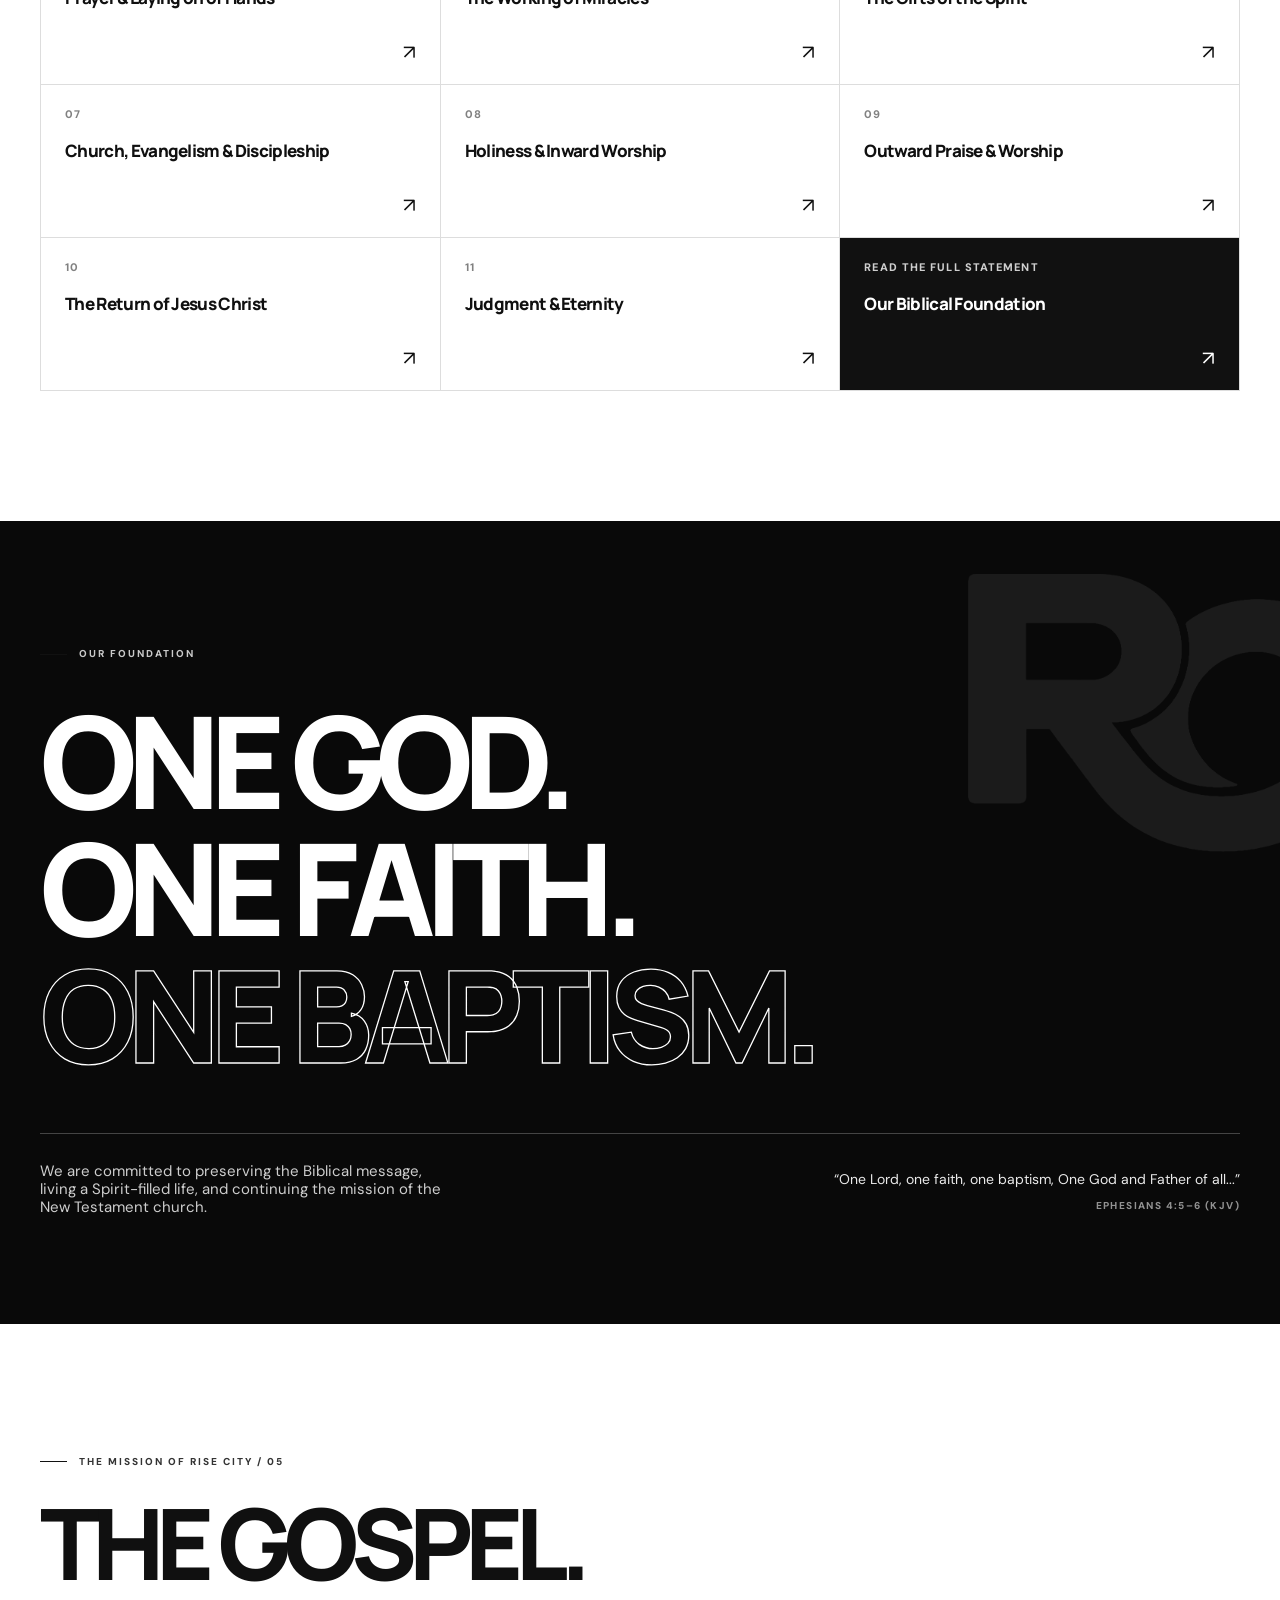
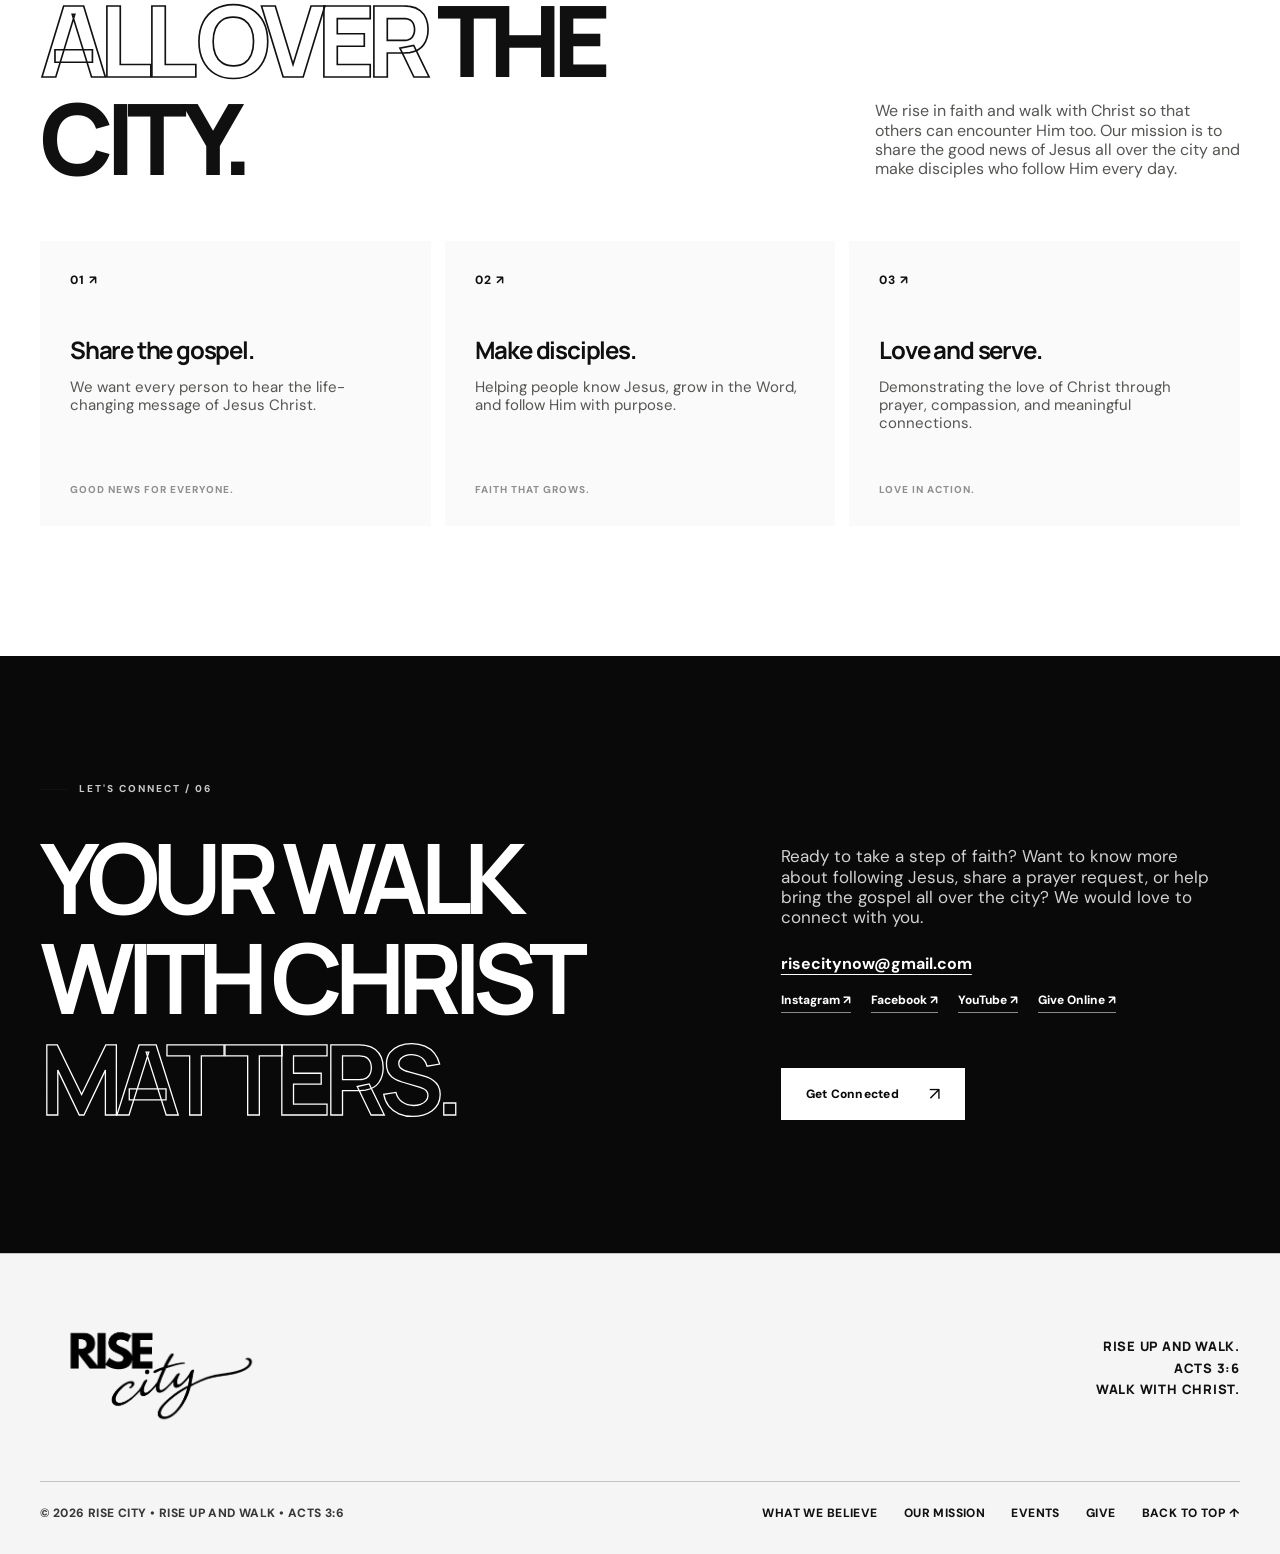
==== commit dc801d65: "Revise story section wording and community emphasis Updated the section content to reflect a change " ====
--- a/index.html
+++ b/index.html
@@ -77,7 +77,7 @@
 </div>
 </div>
 </section>
-<section aria-labelledby="story-heading" class="story section-pad" id="our-story"><div class="wrap story-grid"><div class="story-image-wrap"><img alt="Two people wearing Rise Up and Walk shirts" height="1560" loading="lazy" src="assets/rise-city-people.webp" width="1200"/><span class="image-corner">THE GOSPEL FOR EVERYONE <span aria-hidden="true">↗</span></span></div><div class="story-copy"><div class="section-kicker"><span class="line-mark"></span> WHO WE ARE / 02</div><h2 class="display" id="story-heading">A CITY<br/>ON THE <span class="outline-word">RISE.</span></h2><div class="short-rule"></div><p class="lead">We believe that in Jesus Christ, people can rise up and walk in newness of life.</p><p>Our name is inspired by Acts 3:6. We are a Jesus-centered Biblical community calling people to rise in faith, walk with Christ, and discover the transforming power of His Word and Spirit.</p><p>As we follow Jesus together, we want to see lives restored, families strengthened, and disciples equipped to share the gospel all over the city.</p><div class="story-footer"><span>ONE CHURCH. ONE MISSION.<br/><strong>JESUS AT THE CENTER.</strong></span><a aria-label="Explore our mission" class="arrow-circle" href="#mission">↗</a></div></div></div></section>
+<section aria-labelledby="story-heading" class="story section-pad" id="our-story"><div class="wrap story-grid"><div class="story-image-wrap"><img alt="Two people wearing Rise Up and Walk shirts" height="1560" loading="lazy" src="assets/rise-city-people.webp" width="1200"/><span class="image-corner">THE GOSPEL FOR EVERYONE <span aria-hidden="true">↗</span></span></div><div class="story-copy"><div class="section-kicker"><span class="line-mark"></span> WHO WE ARE / 02</div><h2 class="display" id="story-heading">A CITY<br/>ON THE <span class="outline-word">RISE.</span></h2><div class="short-rule"></div><p class="lead">We believe that in Jesus Christ, people can rise up and walk in newness of life.</p><p>Our name is inspired by Acts 3:6. We are a Jesus-centered Biblical community calling people to rise in faith, walk with Christ, and discover the transforming power of His Word and Spirit.</p><p>As we follow Jesus together, we want to see lives restored, families strengthened, and disciples equipped to share the gospel all over the city.</p><div class="story-footer"><span>ONE COMMUNITY. ONE MISSION.<br/><strong>JESUS AT THE CENTER.</strong></span><a aria-label="Explore our mission" class="arrow-circle" href="#mission">↗</a></div></div></div></section>
 <section aria-labelledby="heart-heading" class="pillars section-pad" id="our-heart"><div class="wrap"><div class="split-heading"><div><div class="section-kicker"><span class="line-mark"></span> THE HEART OF RISE CITY / 03</div><h2 class="display" id="heart-heading">A FAITH<br/><span class="outline-word">WE WALK.</span></h2></div><p>We are committed to the same truth, power, and transforming experience found in the New Testament church.</p></div><div class="pillar-grid"><article class="pillar"><span class="pillar-no">01 / RISE</span><div class="pillar-symbol">✳</div><h3>Rise in faith.</h3><p>Respond to the gospel and encounter the life-changing power of Jesus Christ.</p><span class="pillar-line"></span></article><article class="pillar"><span class="pillar-no">02 / WALK</span><div class="pillar-symbol">↗</div><h3>Walk with Christ.</h3><p>Grow through Scripture, prayer, the Holy Ghost, and daily obedience to Jesus.</p><span class="pillar-line"></span></article><article class="pillar"><span class="pillar-no">03 / SHARE</span><div class="pillar-symbol">→</div><h3>Share His gospel.</h3><p>Carry the good news and love of Jesus Christ all over the city.</p><span class="pillar-line"></span></article></div></div></section>
 <section aria-labelledby="beliefs-heading" class="beliefs-preview section-pad" id="beliefs"><div class="wrap"><div class="section-kicker"><span class="line-mark"></span> THE FOUNDATION OF OUR FAITH / 04</div><div class="believers-intro"><div><h2 class="display" id="beliefs-heading">WHAT WE<br/><span class="outline-word">BELIEVE.</span></h2><p class="lead">Rooted in Scripture. Centered on Jesus. Empowered by the Spirit.</p></div><div class="intro-right"><p>Our faith is built upon the unchanging Word of God and the teachings of Jesus Christ and His apostles. We believe the same truth, power, and transforming experience found in the New Testament church are available to every generation.</p><a class="btn btn-black" href="beliefs.html">Explore All 11 Beliefs <span aria-hidden="true">↗</span></a></div></div><div class="belief-link-grid">
 <a class="belief-link" href="beliefs.html#scripture"><span>01</span><strong>The Authority of Scripture</strong><b>↗</b></a>
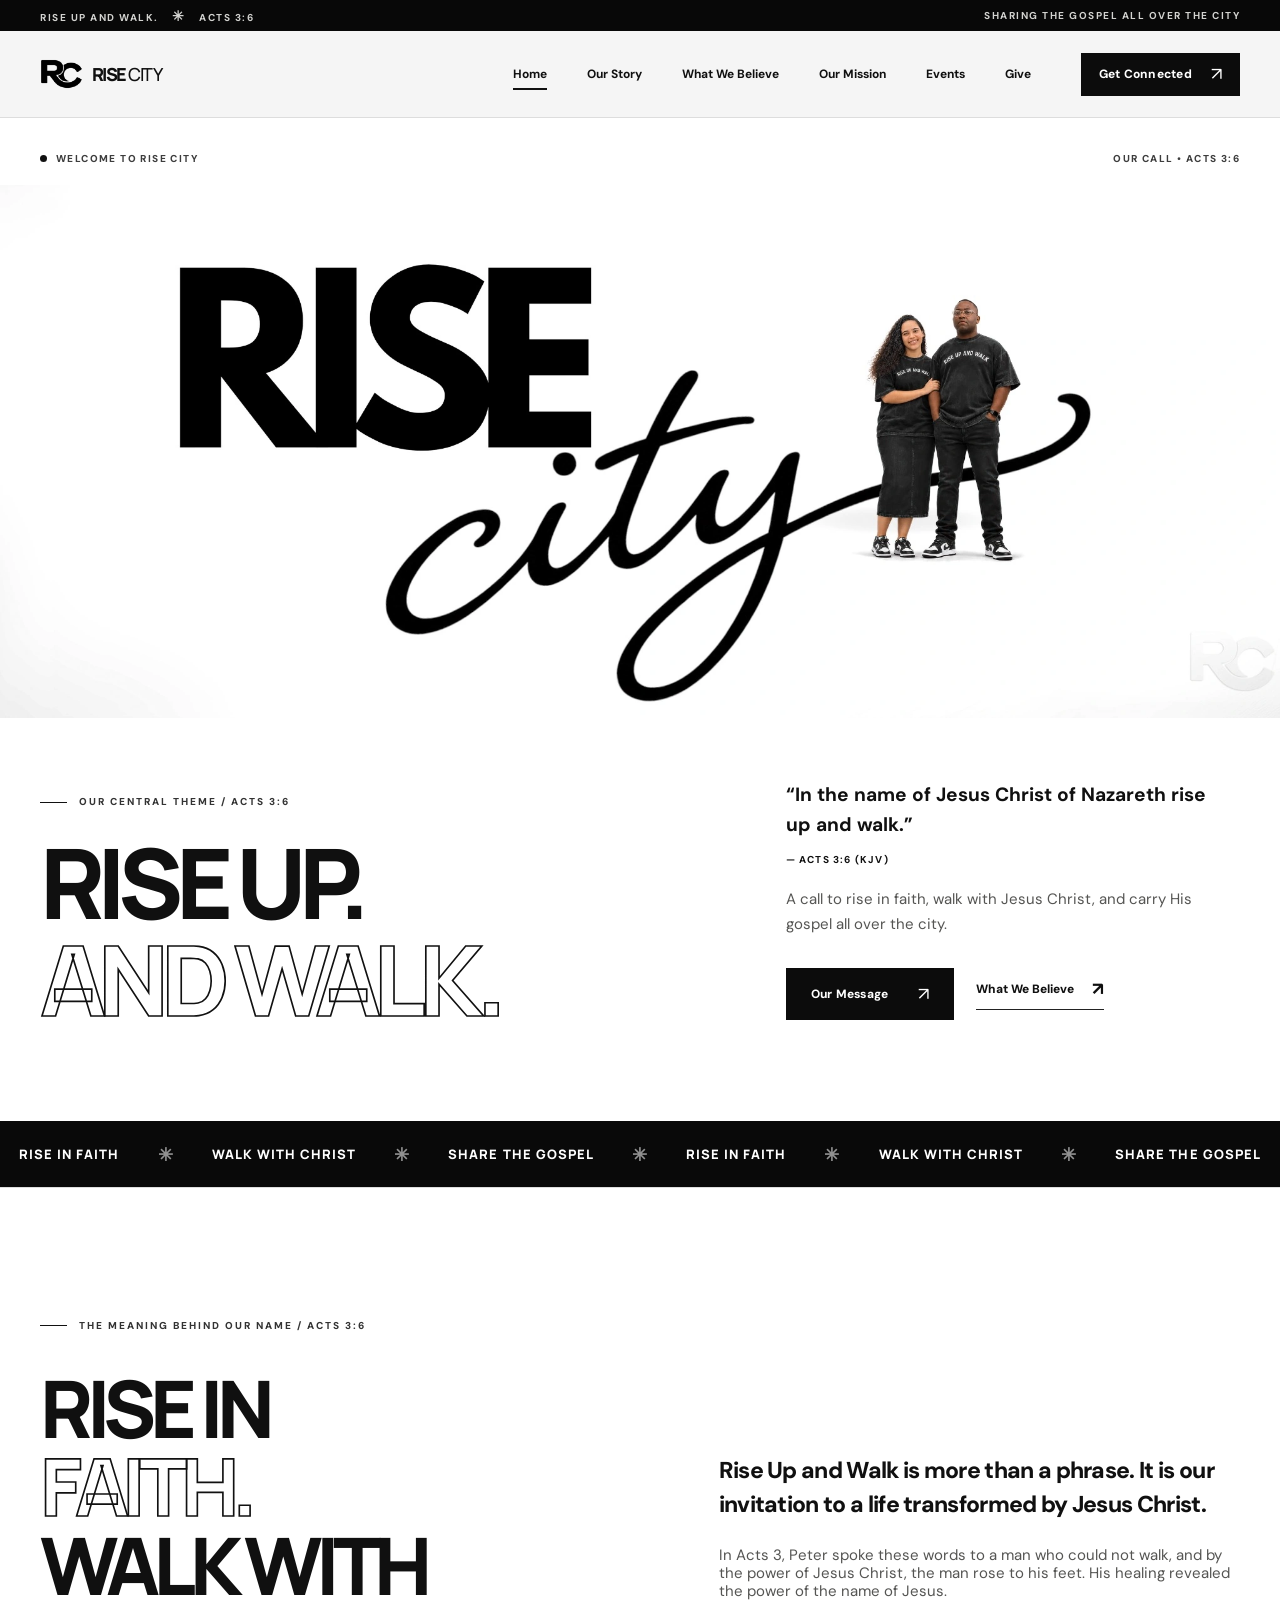
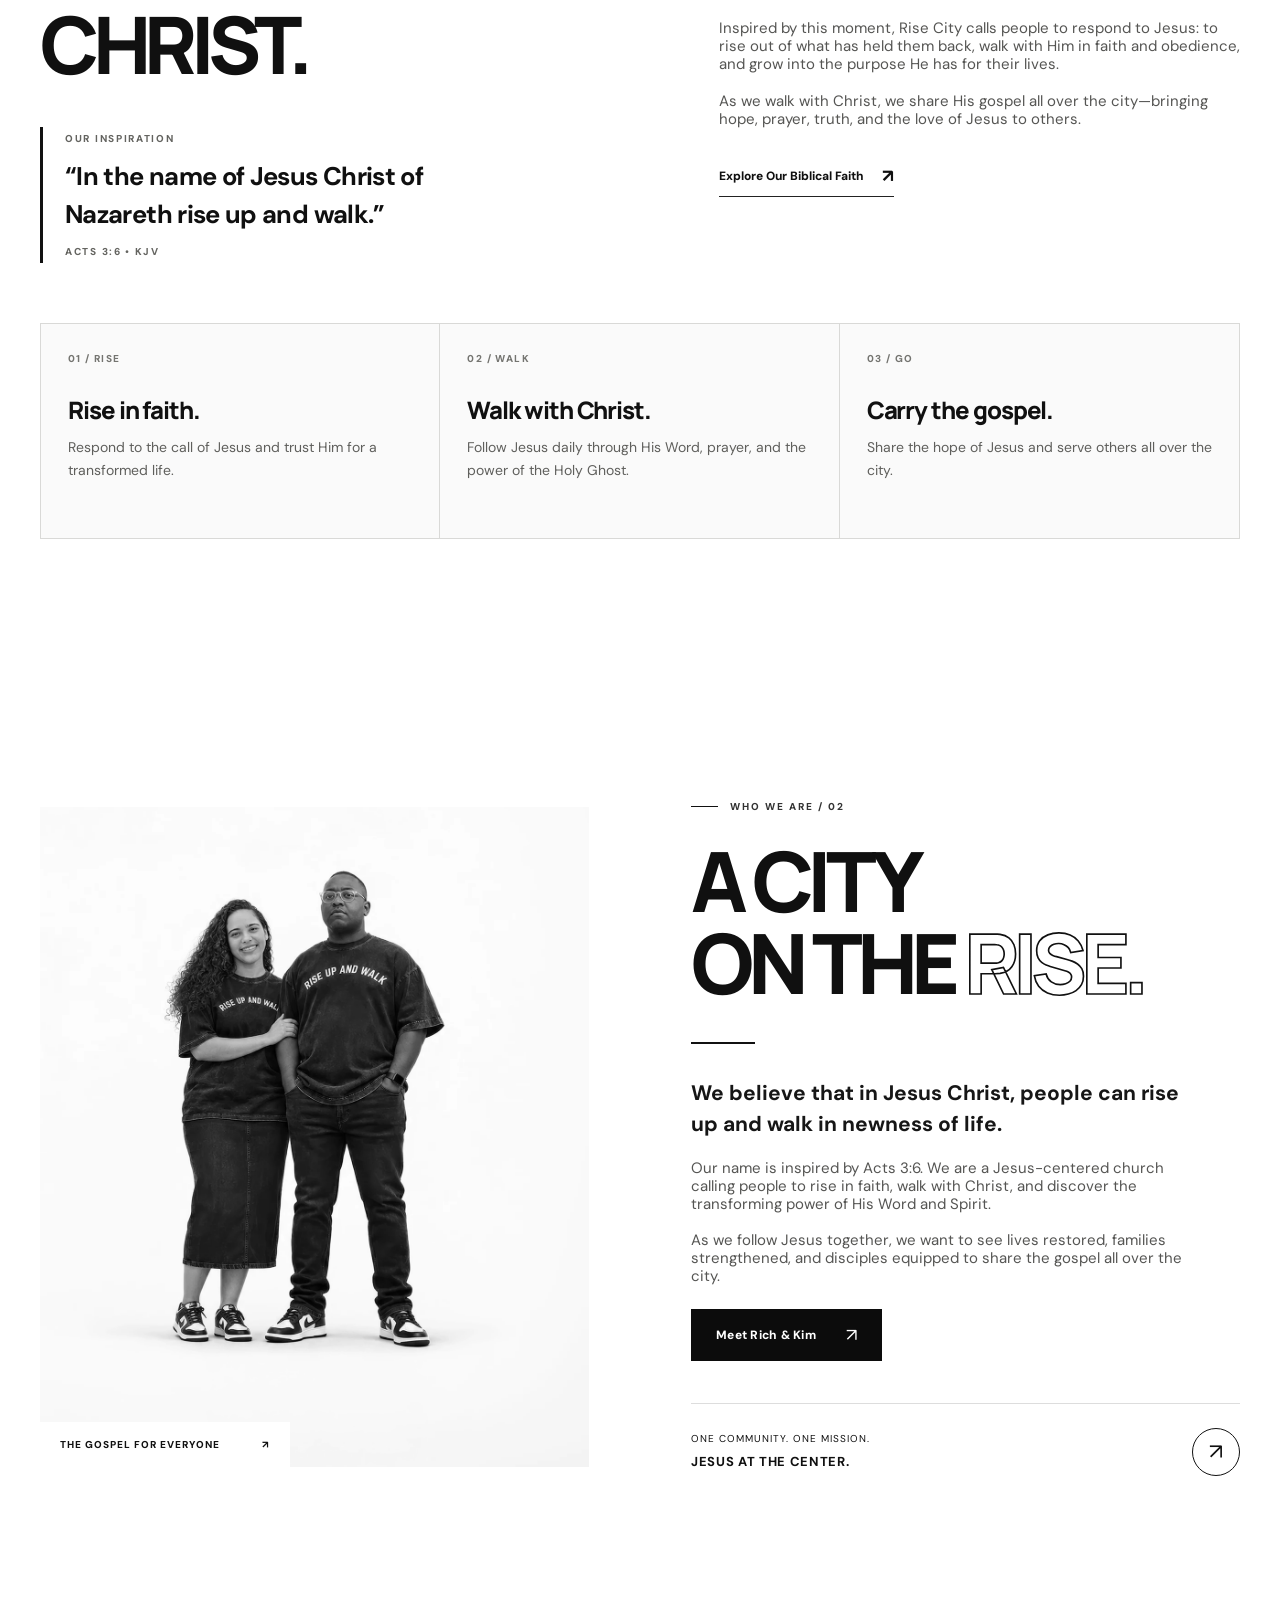
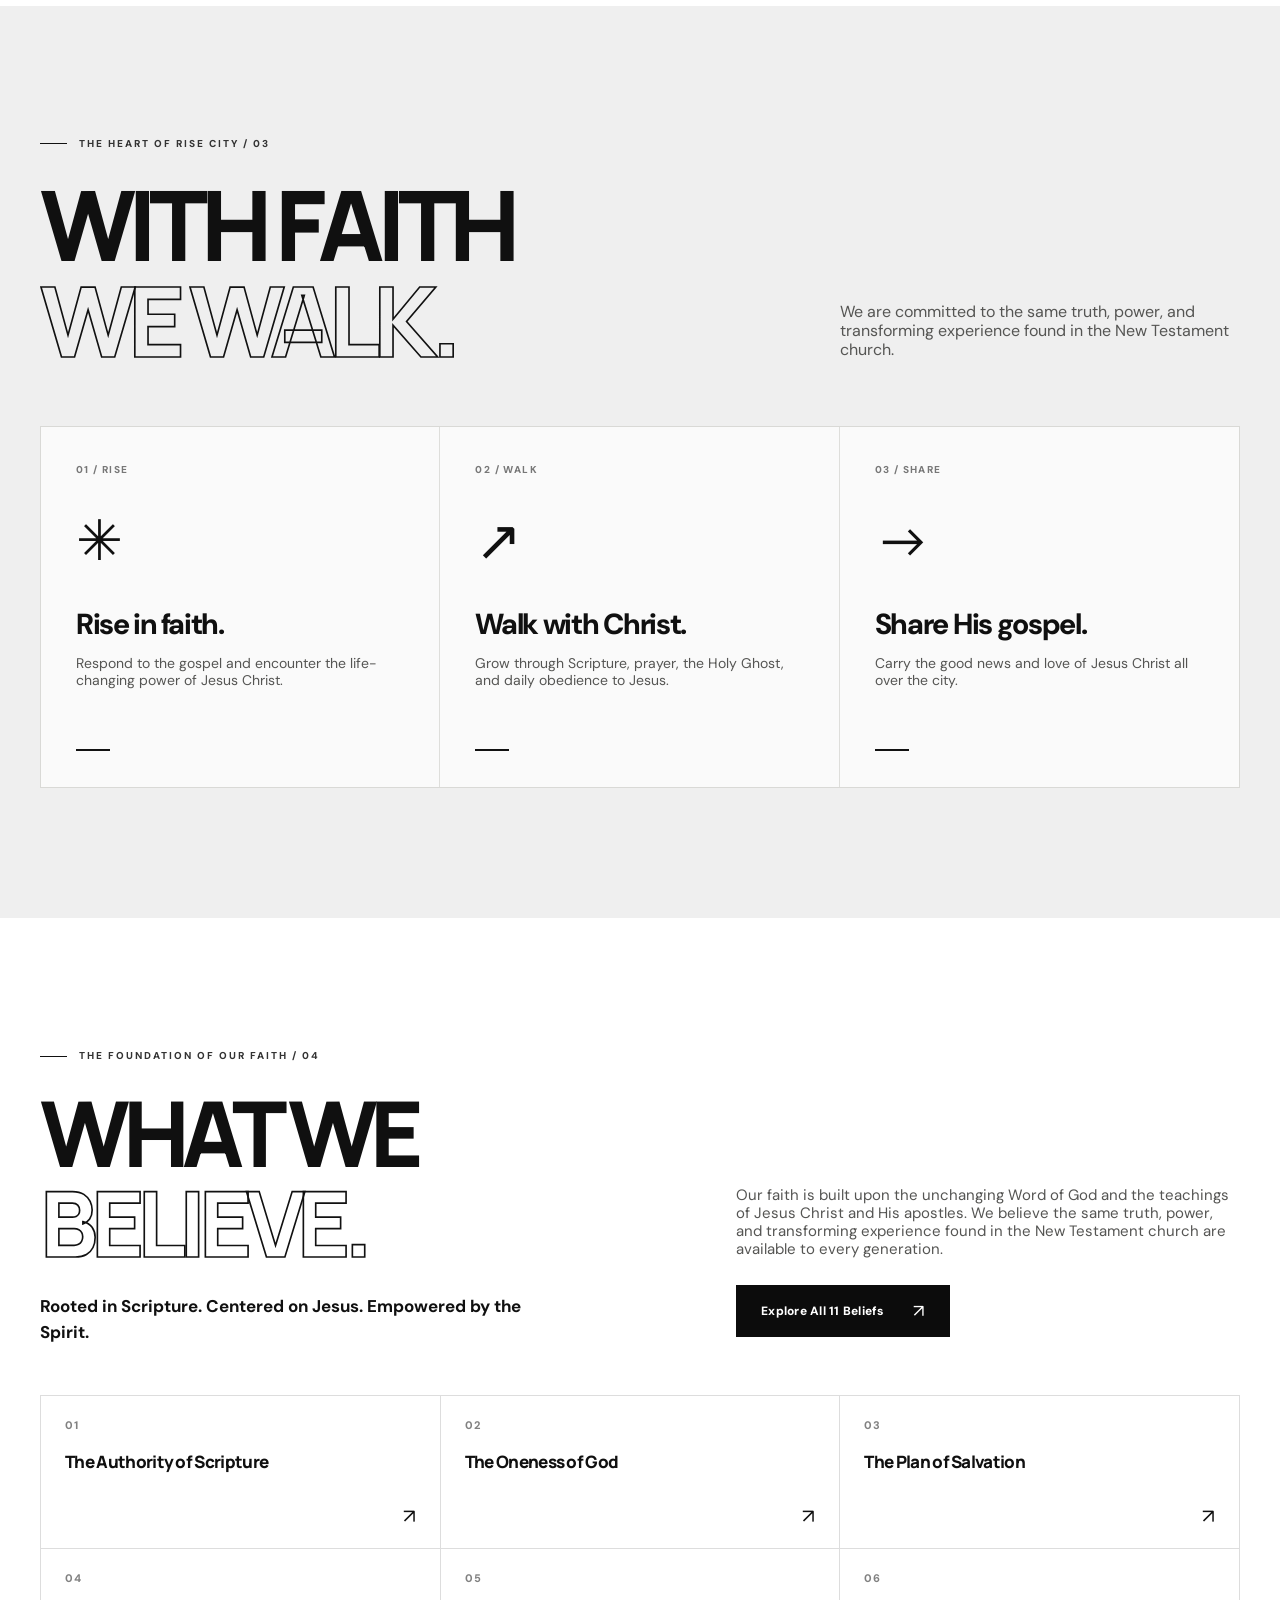
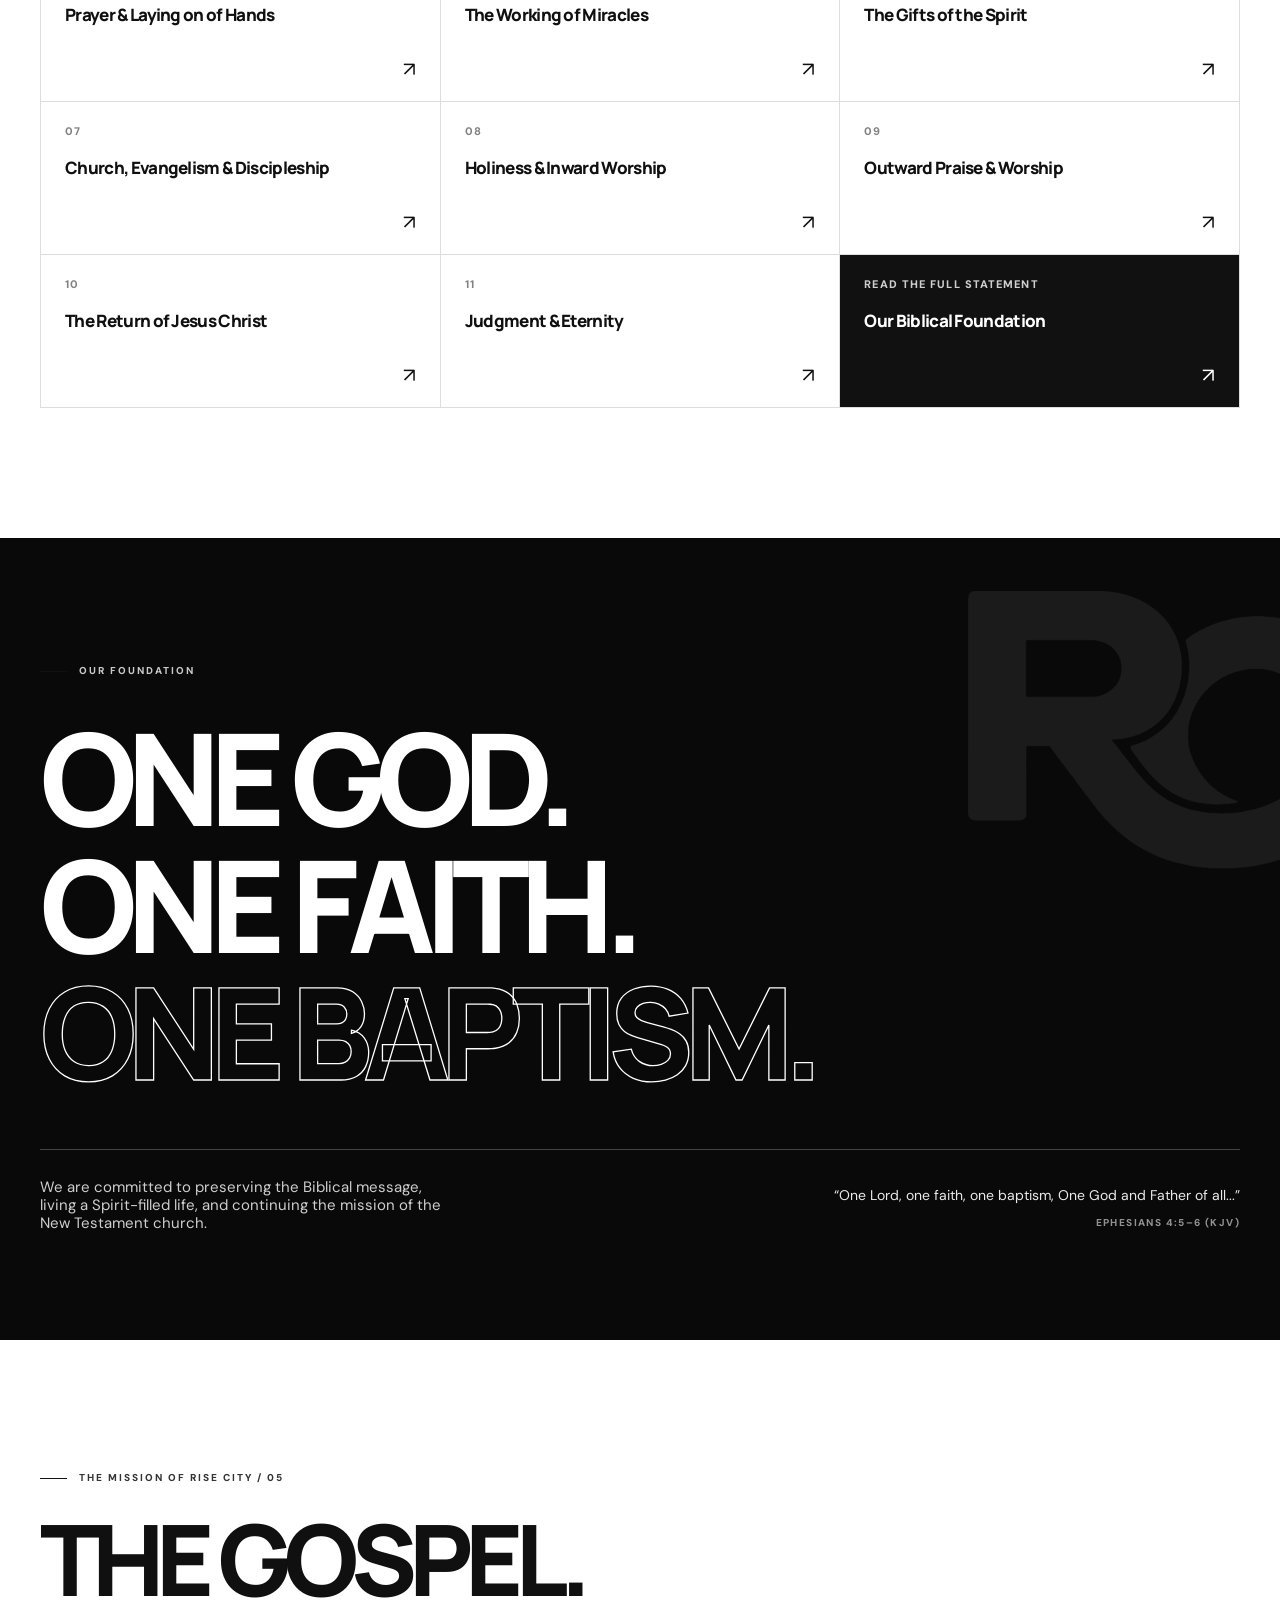
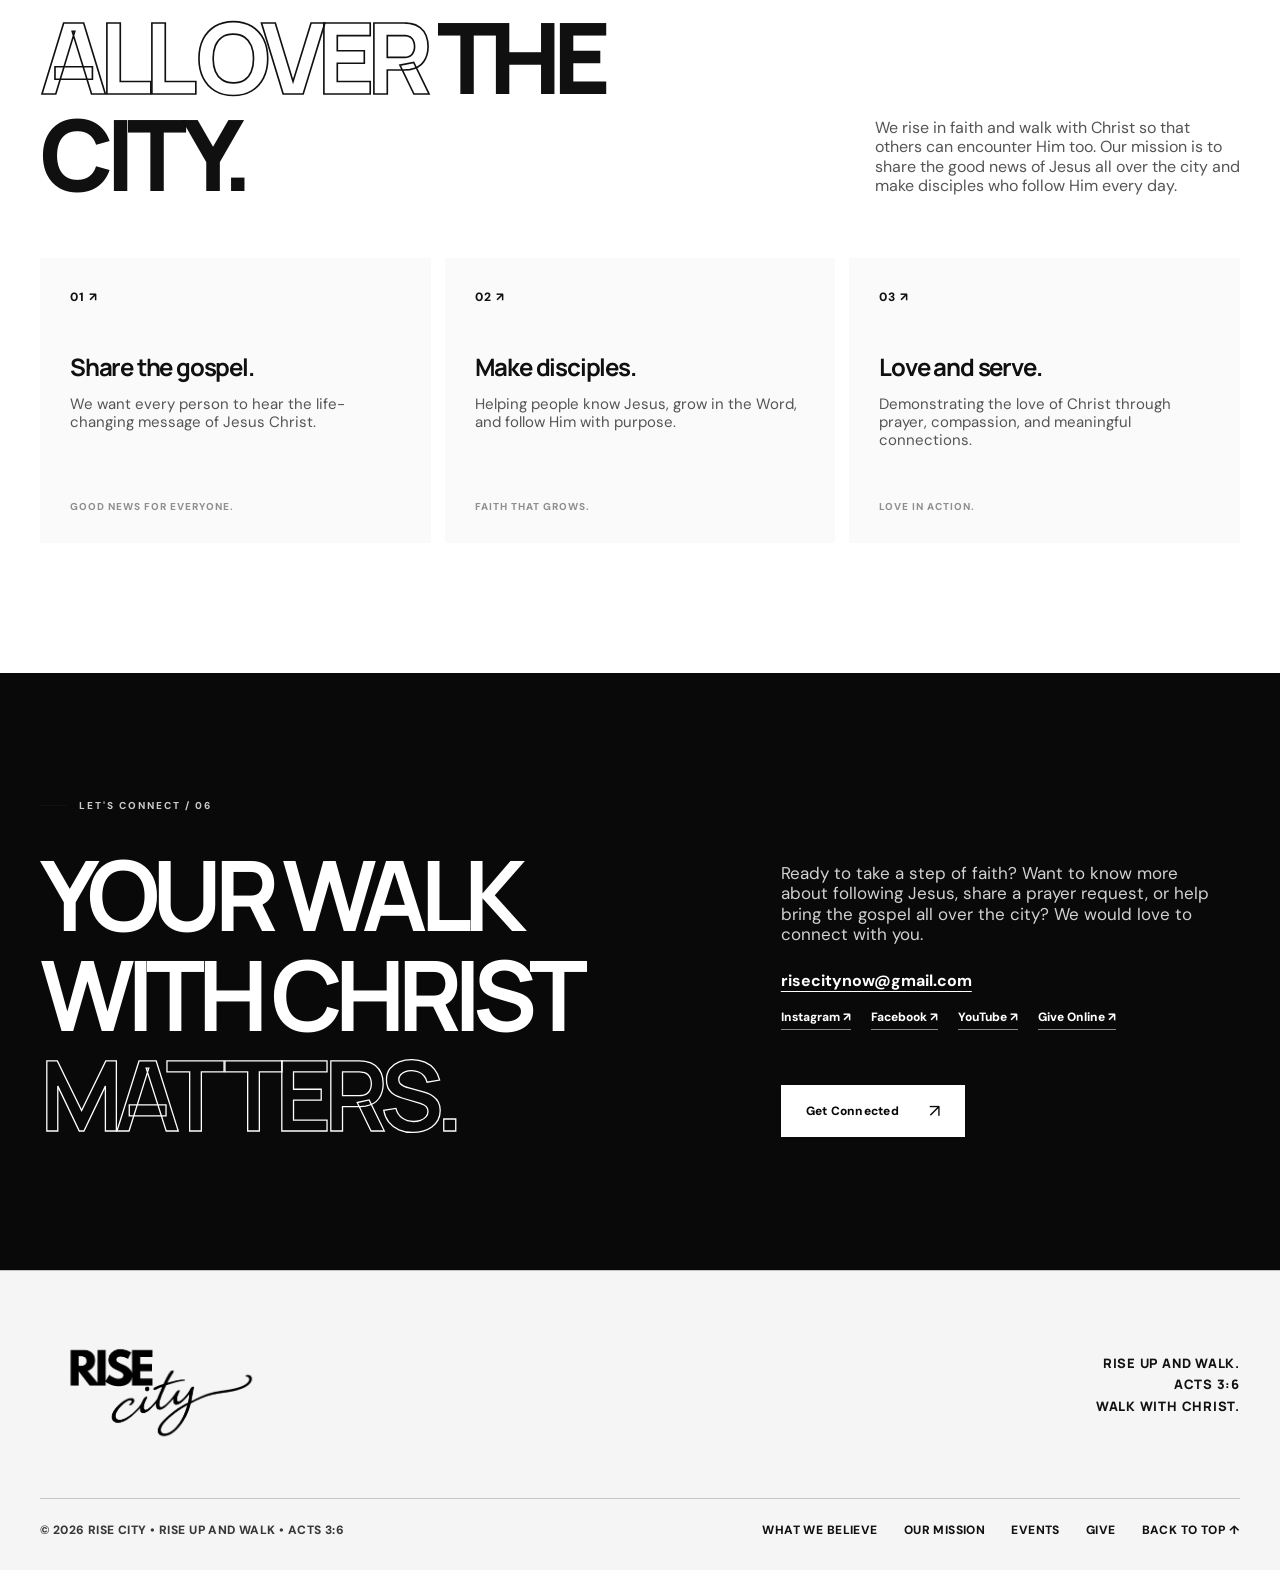
==== commit cb1f5881: "Add community mission section with call to action Added a new section about the community and its mi" ====
--- a/index.html
+++ b/index.html
@@ -77,7 +77,14 @@
 </div>
 </div>
 </section>
-<section aria-labelledby="story-heading" class="story section-pad" id="our-story"><div class="wrap story-grid"><div class="story-image-wrap"><img alt="Two people wearing Rise Up and Walk shirts" height="1560" loading="lazy" src="assets/rise-city-people.webp" width="1200"/><span class="image-corner">THE GOSPEL FOR EVERYONE <span aria-hidden="true">↗</span></span></div><div class="story-copy"><div class="section-kicker"><span class="line-mark"></span> WHO WE ARE / 02</div><h2 class="display" id="story-heading">A CITY<br/>ON THE <span class="outline-word">RISE.</span></h2><div class="short-rule"></div><p class="lead">We believe that in Jesus Christ, people can rise up and walk in newness of life.</p><p>Our name is inspired by Acts 3:6. We are a Jesus-centered Biblical community calling people to rise in faith, walk with Christ, and discover the transforming power of His Word and Spirit.</p><p>As we follow Jesus together, we want to see lives restored, families strengthened, and disciples equipped to share the gospel all over the city.</p><div class="story-footer"><span>ONE COMMUNITY. ONE MISSION.<br/><strong>JESUS AT THE CENTER.</strong></span><a aria-label="Explore our mission" class="arrow-circle" href="#mission">↗</a></div></div></div></section>
+<section aria-labelledby="story-heading" class="story section-pad" id="our-story"><div class="wrap story-grid"><div class="story-image-wrap"><img alt="Two people wearing Rise Up and Walk shirts" height="1560" loading="lazy" src="assets/rise-city-people.webp" width="1200"/><span class="image-corner">THE GOSPEL FOR EVERYONE <span aria-hidden="true">↗</span></span></div><div class="story-copy"><div class="section-kicker"><span class="line-mark"></span> WHO WE ARE / 02</div><h2 class="display" id="story-heading">A CITY<br/>ON THE <span class="outline-word">RISE.</span></h2><div class="short-rule"></div><p class="lead">We believe that in Jesus Christ, people can rise up and walk in newness of life.</p><p>Our name is inspired by Acts 3:6. We are a Jesus-centered Biblical community calling people to rise in faith, walk with Christ, and discover the transforming power of His Word and Spirit.</p><p>As we follow Jesus together, we want to see lives restored, families strengthened, and disciples equipped to share the gospel all over the city.</p>
+<a class="btn btn-black"
+   href="meet-rich-and-kim.html"
+   style="margin-top: 24px;">
+  Meet Rich &amp; Kim
+  <span aria-hidden="true">↗</span>
+</a>
+<div class="story-footer"><span>ONE COMMUNITY. ONE MISSION.<br/><strong>JESUS AT THE CENTER.</strong></span><a aria-label="Explore our mission" class="arrow-circle" href="#mission">↗</a></div></div></div></section>
 <section aria-labelledby="heart-heading" class="pillars section-pad" id="our-heart"><div class="wrap"><div class="split-heading"><div><div class="section-kicker"><span class="line-mark"></span> THE HEART OF RISE CITY / 03</div><h2 class="display" id="heart-heading">A FAITH<br/><span class="outline-word">WE WALK.</span></h2></div><p>We are committed to the same truth, power, and transforming experience found in the New Testament church.</p></div><div class="pillar-grid"><article class="pillar"><span class="pillar-no">01 / RISE</span><div class="pillar-symbol">✳</div><h3>Rise in faith.</h3><p>Respond to the gospel and encounter the life-changing power of Jesus Christ.</p><span class="pillar-line"></span></article><article class="pillar"><span class="pillar-no">02 / WALK</span><div class="pillar-symbol">↗</div><h3>Walk with Christ.</h3><p>Grow through Scripture, prayer, the Holy Ghost, and daily obedience to Jesus.</p><span class="pillar-line"></span></article><article class="pillar"><span class="pillar-no">03 / SHARE</span><div class="pillar-symbol">→</div><h3>Share His gospel.</h3><p>Carry the good news and love of Jesus Christ all over the city.</p><span class="pillar-line"></span></article></div></div></section>
 <section aria-labelledby="beliefs-heading" class="beliefs-preview section-pad" id="beliefs"><div class="wrap"><div class="section-kicker"><span class="line-mark"></span> THE FOUNDATION OF OUR FAITH / 04</div><div class="believers-intro"><div><h2 class="display" id="beliefs-heading">WHAT WE<br/><span class="outline-word">BELIEVE.</span></h2><p class="lead">Rooted in Scripture. Centered on Jesus. Empowered by the Spirit.</p></div><div class="intro-right"><p>Our faith is built upon the unchanging Word of God and the teachings of Jesus Christ and His apostles. We believe the same truth, power, and transforming experience found in the New Testament church are available to every generation.</p><a class="btn btn-black" href="beliefs.html">Explore All 11 Beliefs <span aria-hidden="true">↗</span></a></div></div><div class="belief-link-grid">
 <a class="belief-link" href="beliefs.html#scripture"><span>01</span><strong>The Authority of Scripture</strong><b>↗</b></a>
